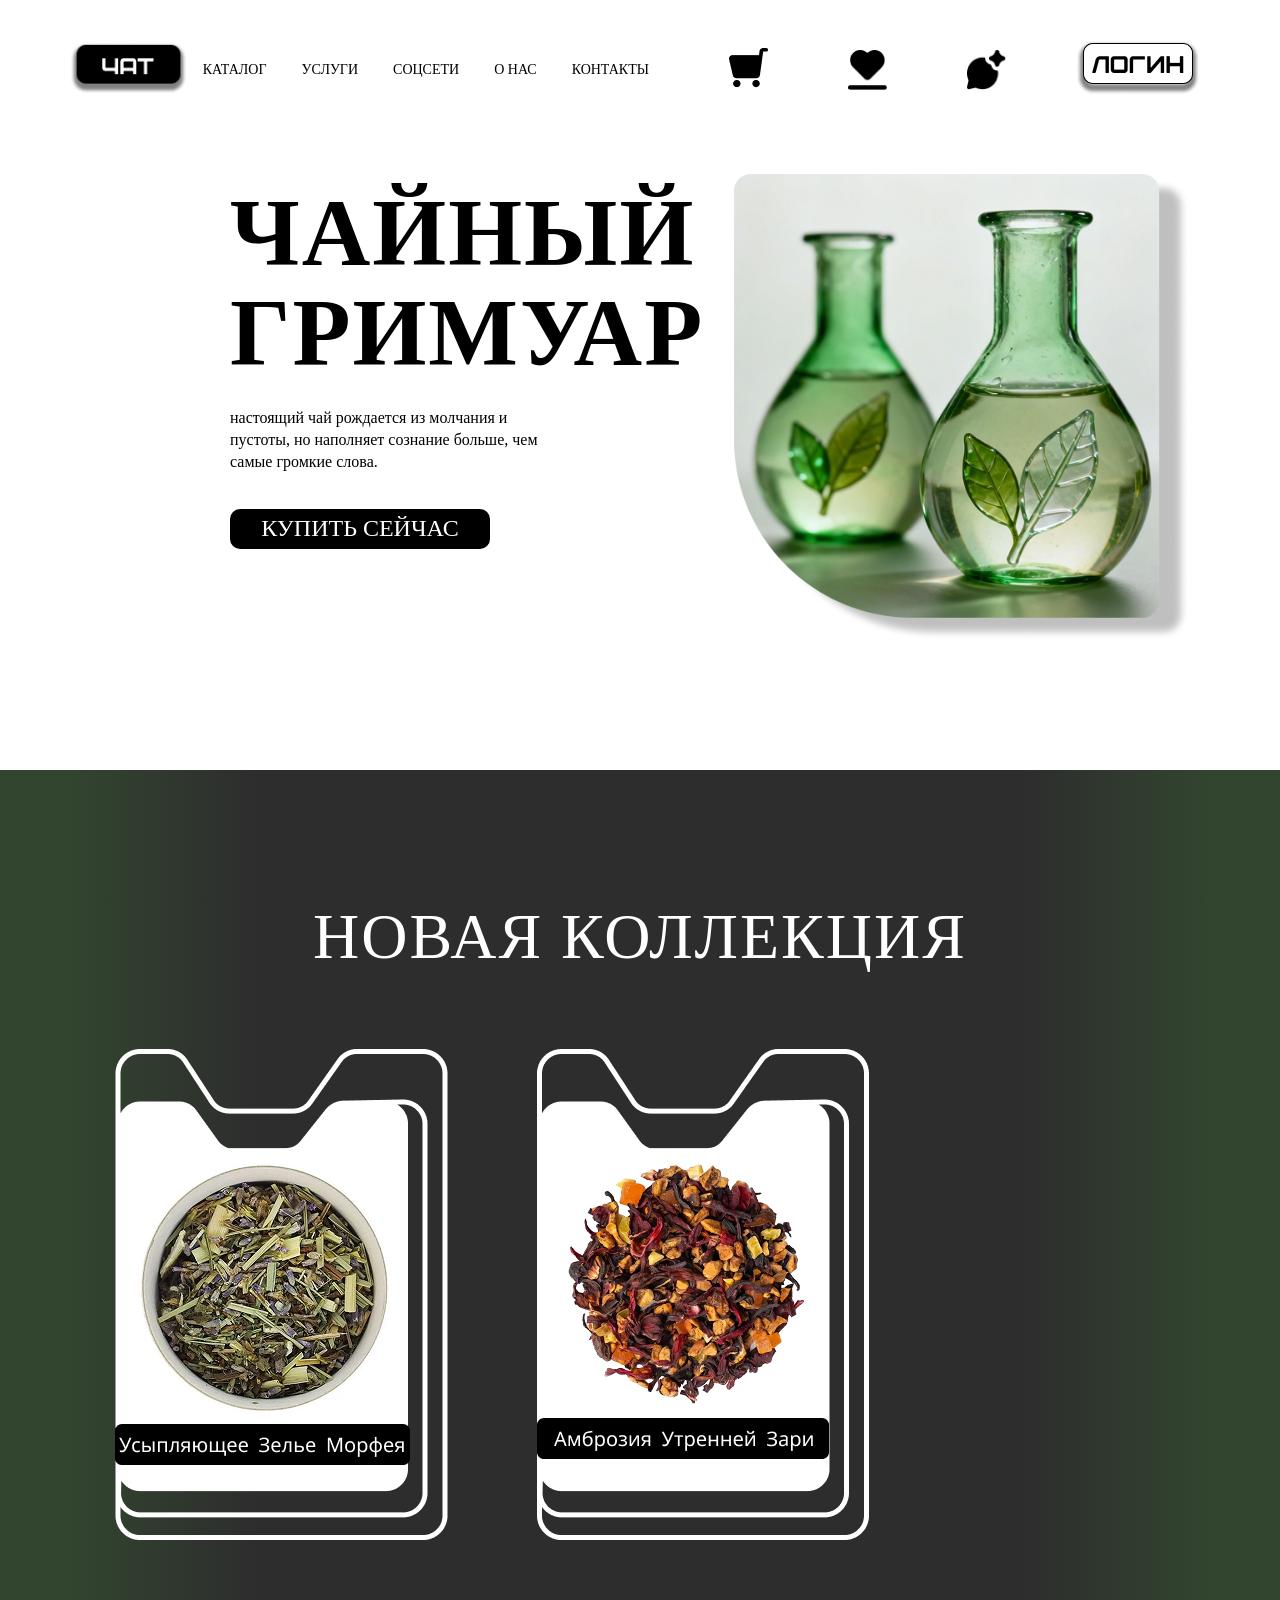
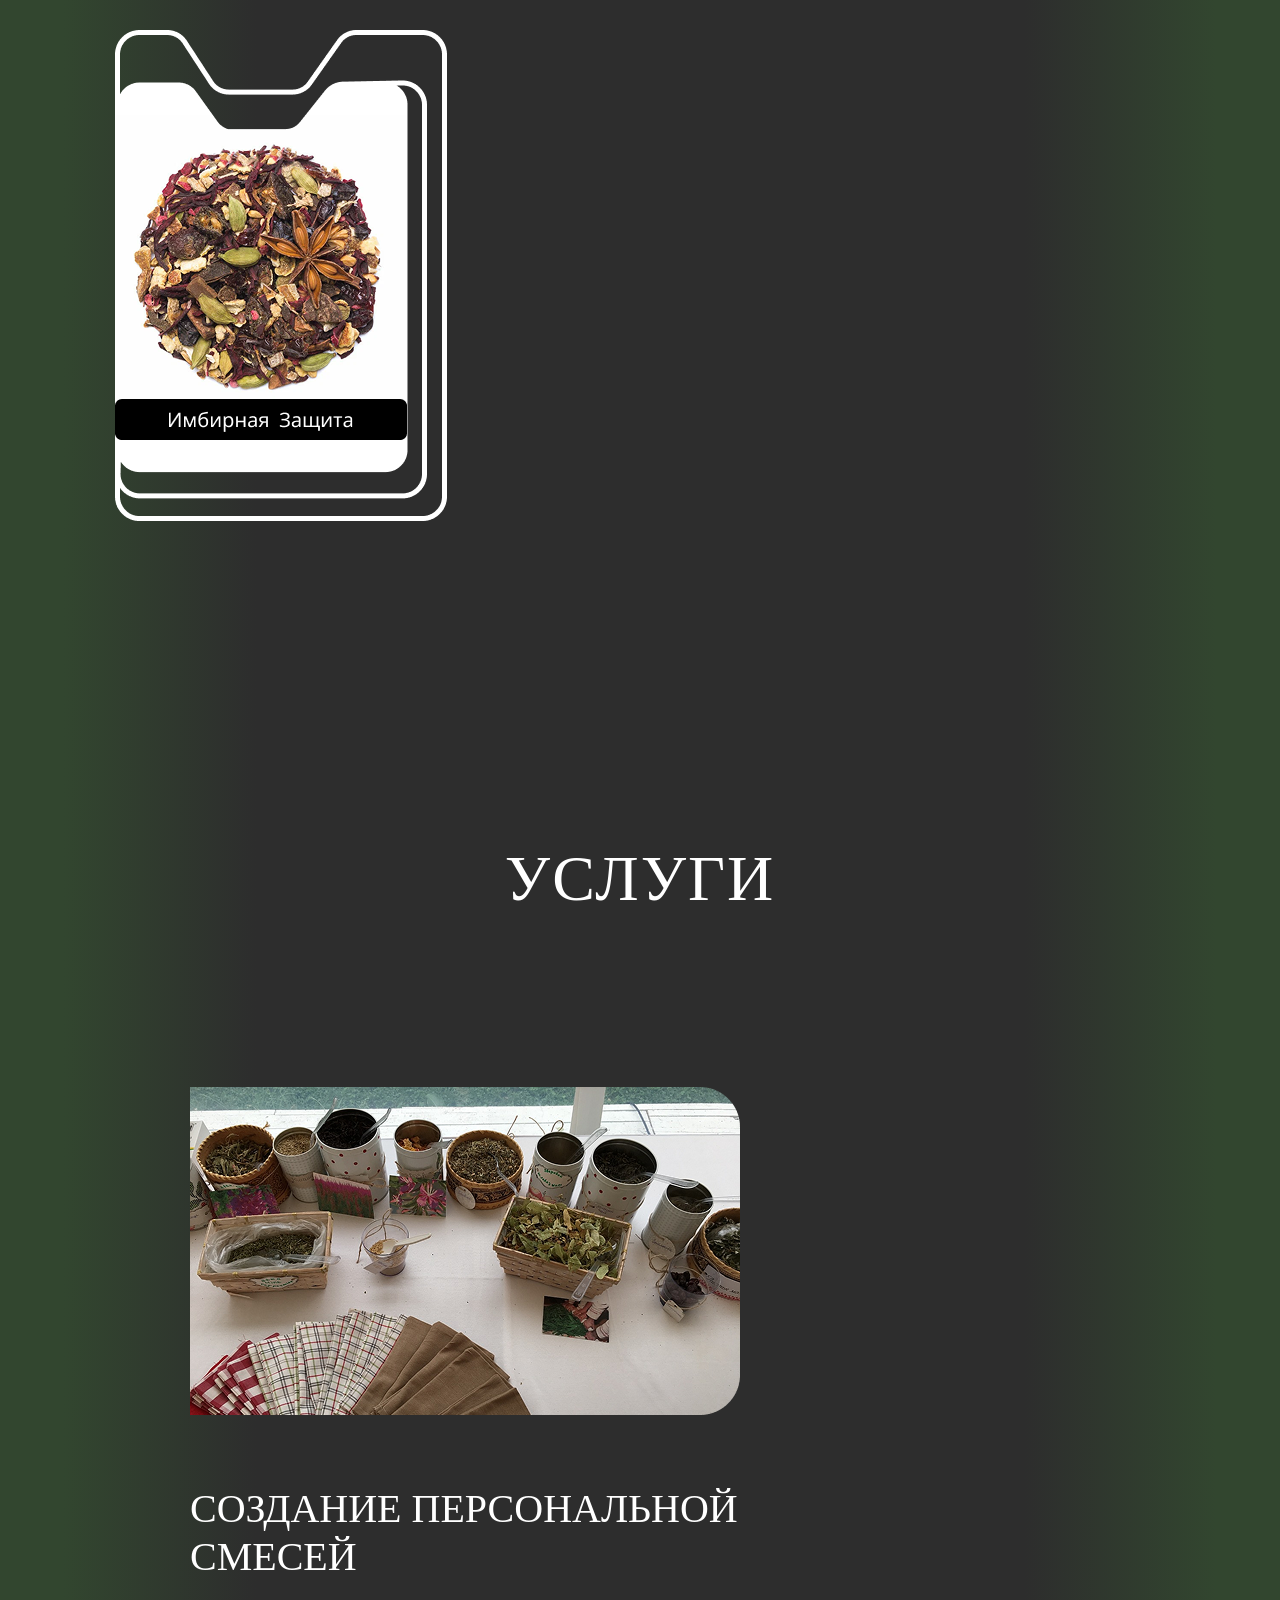
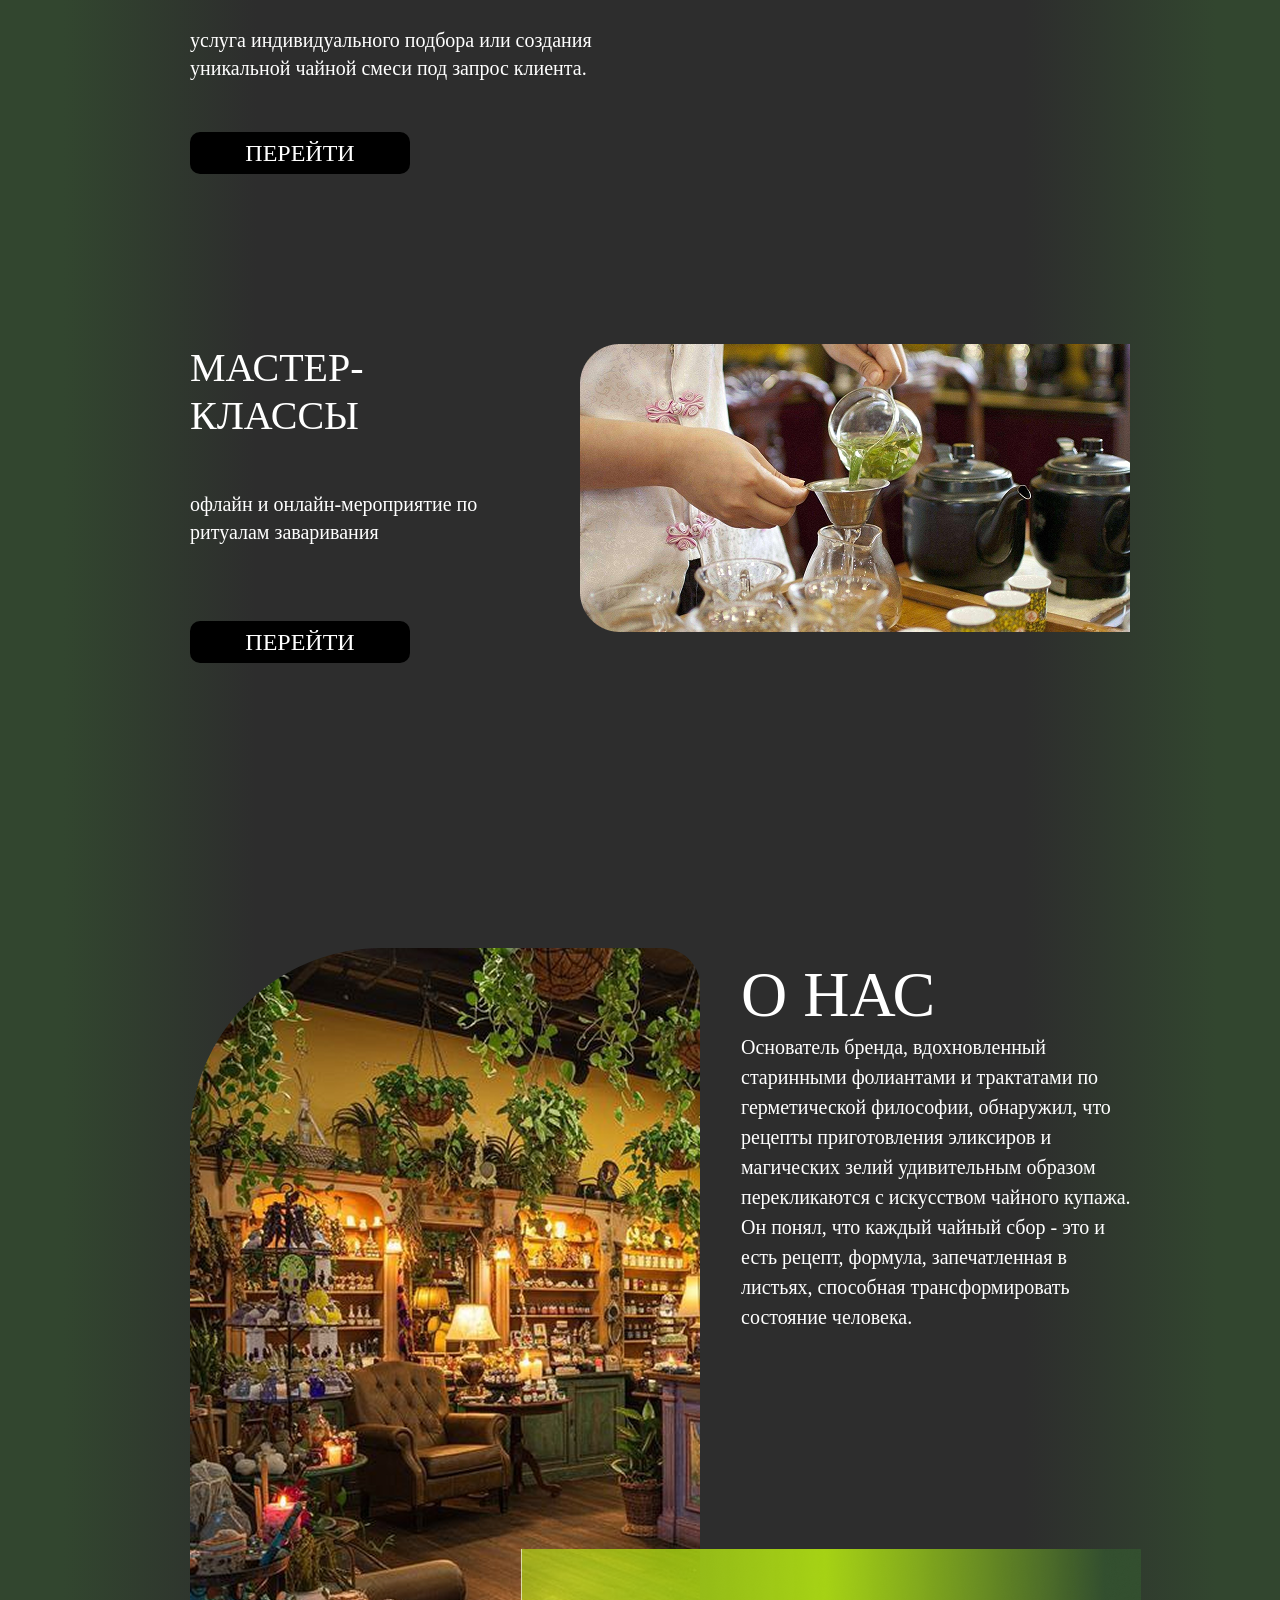
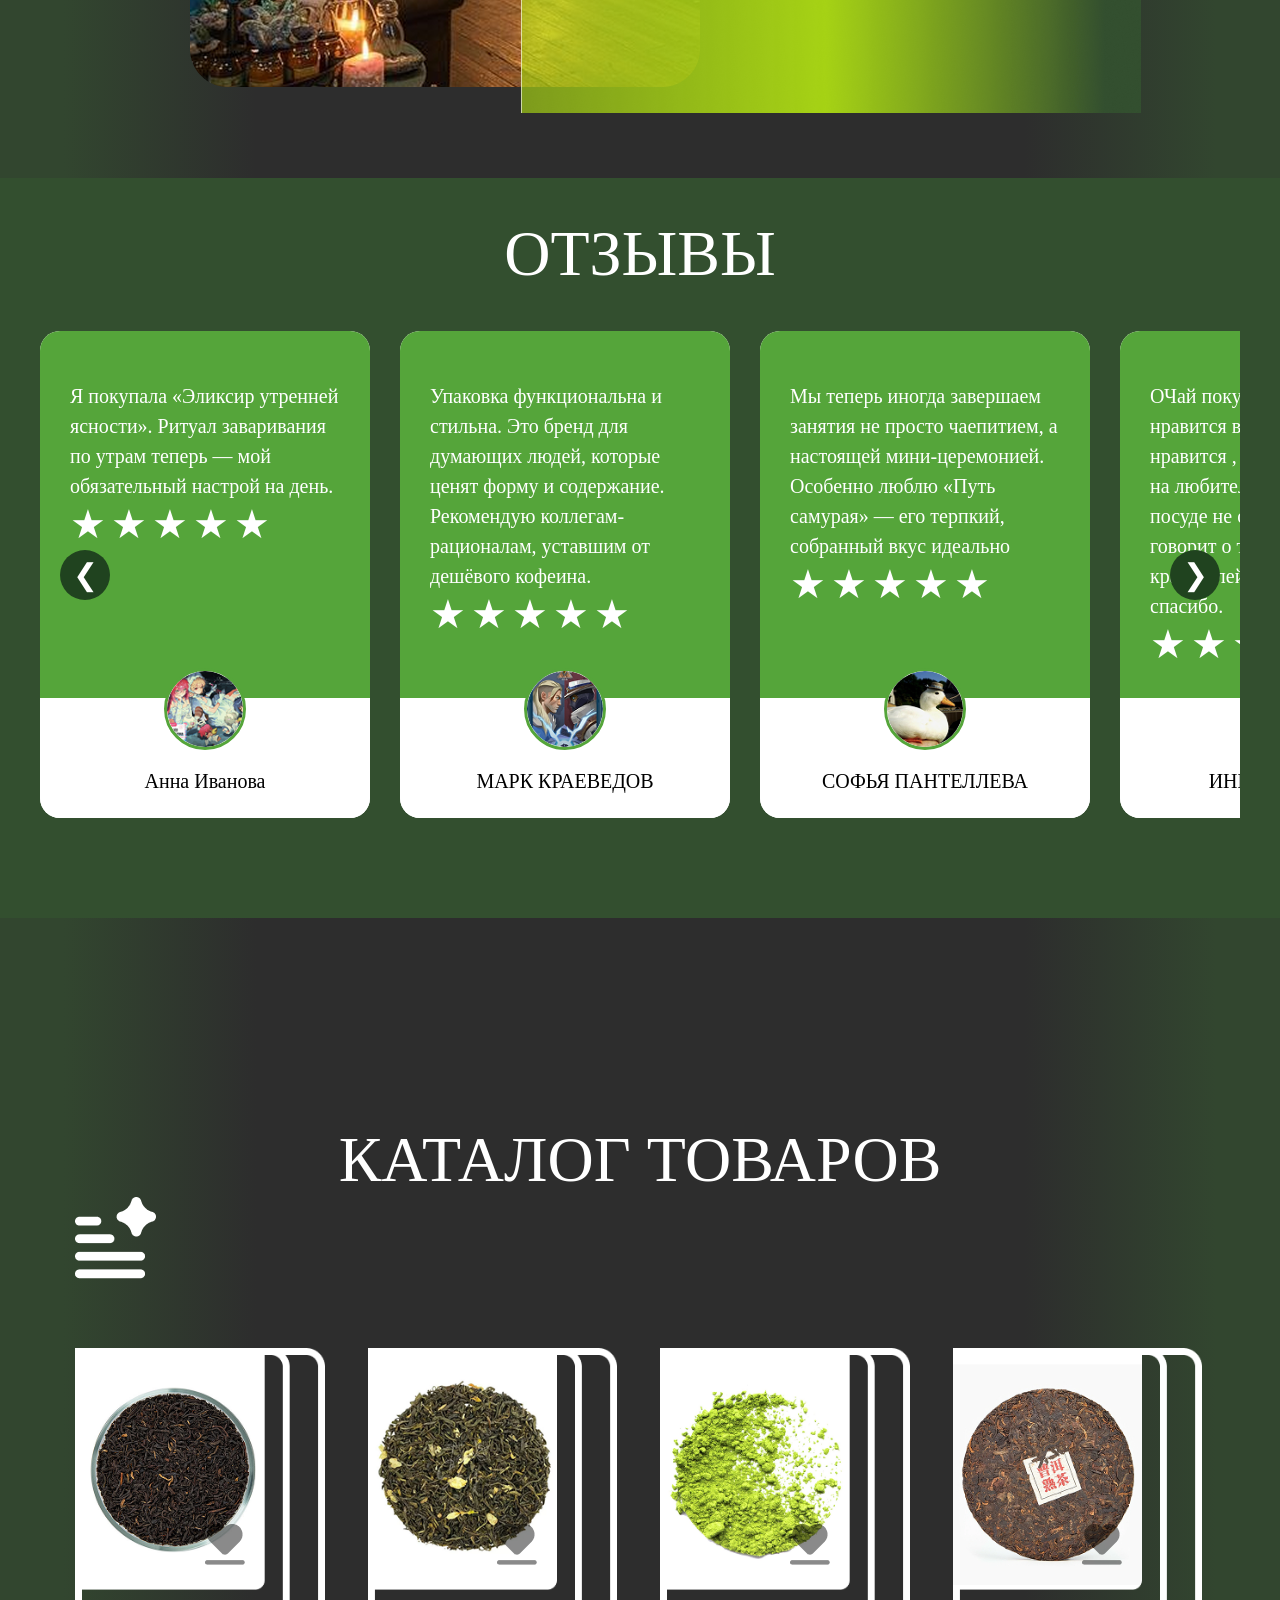
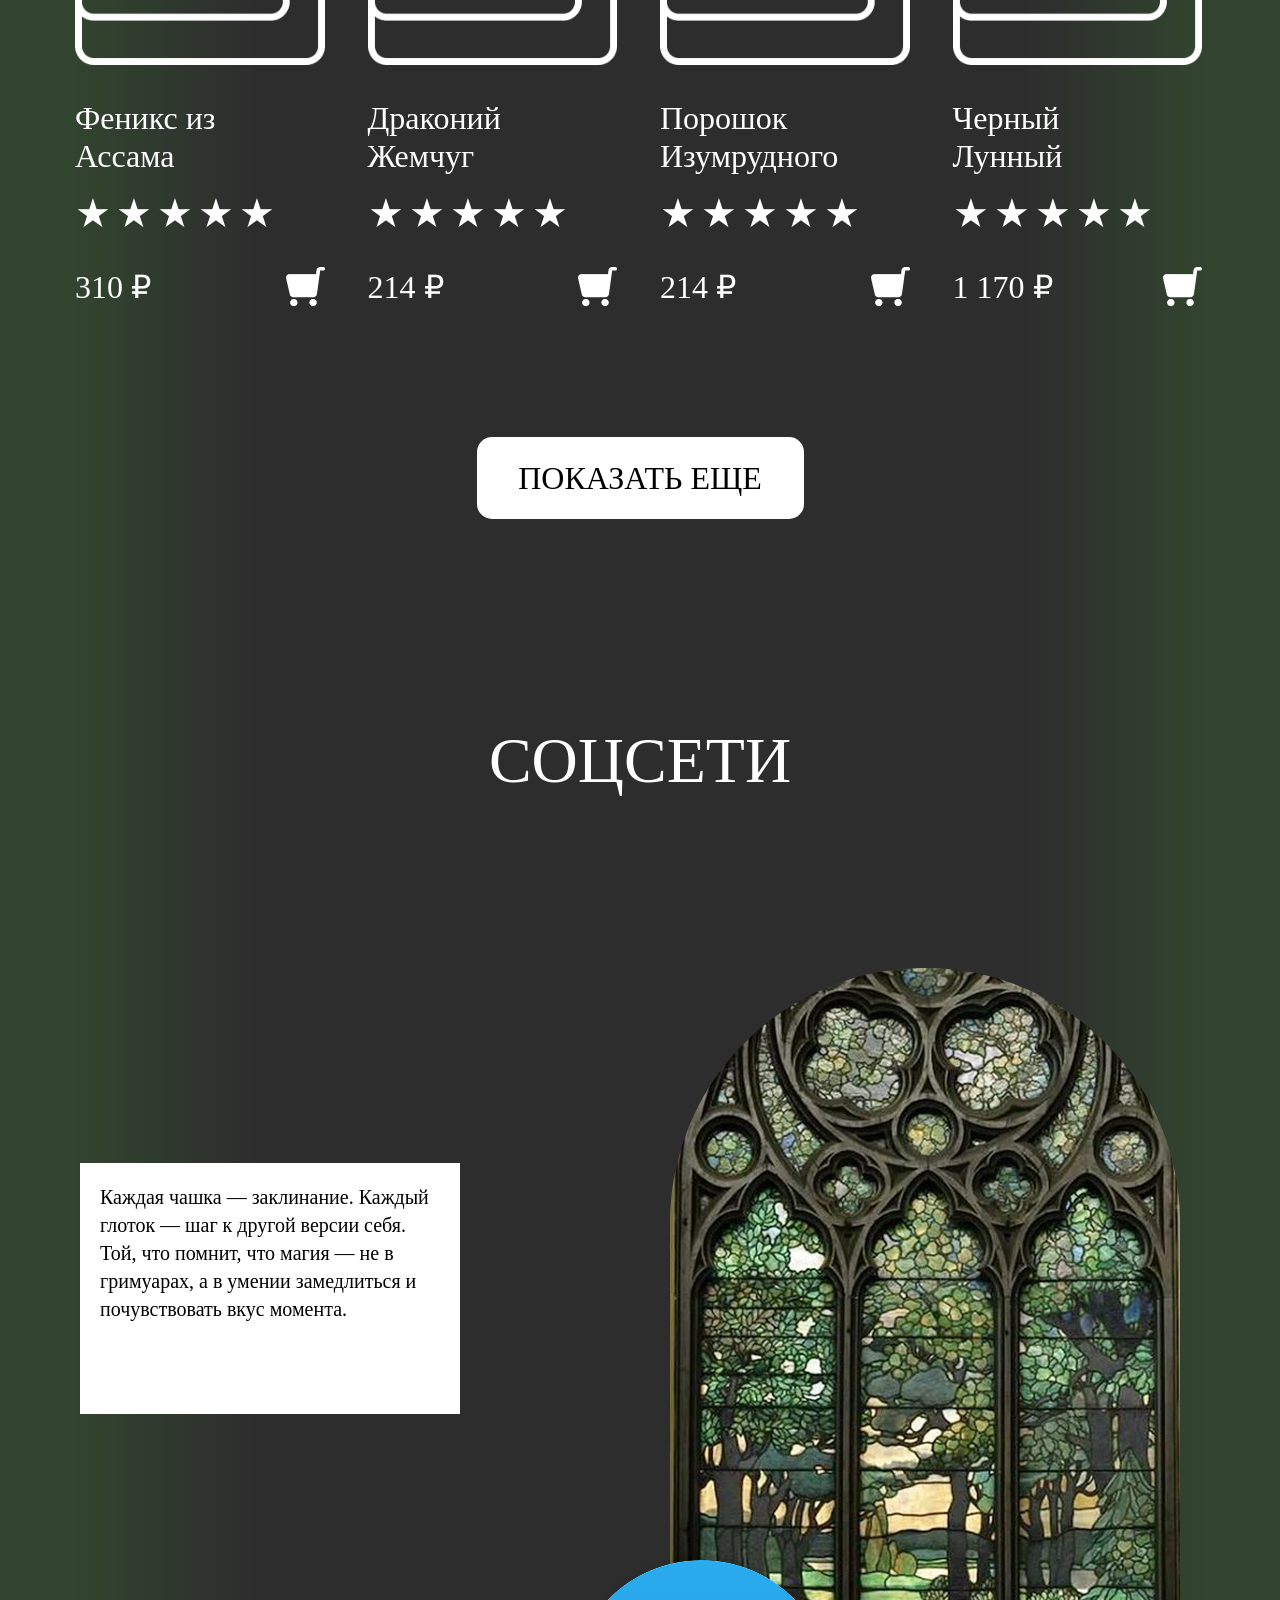
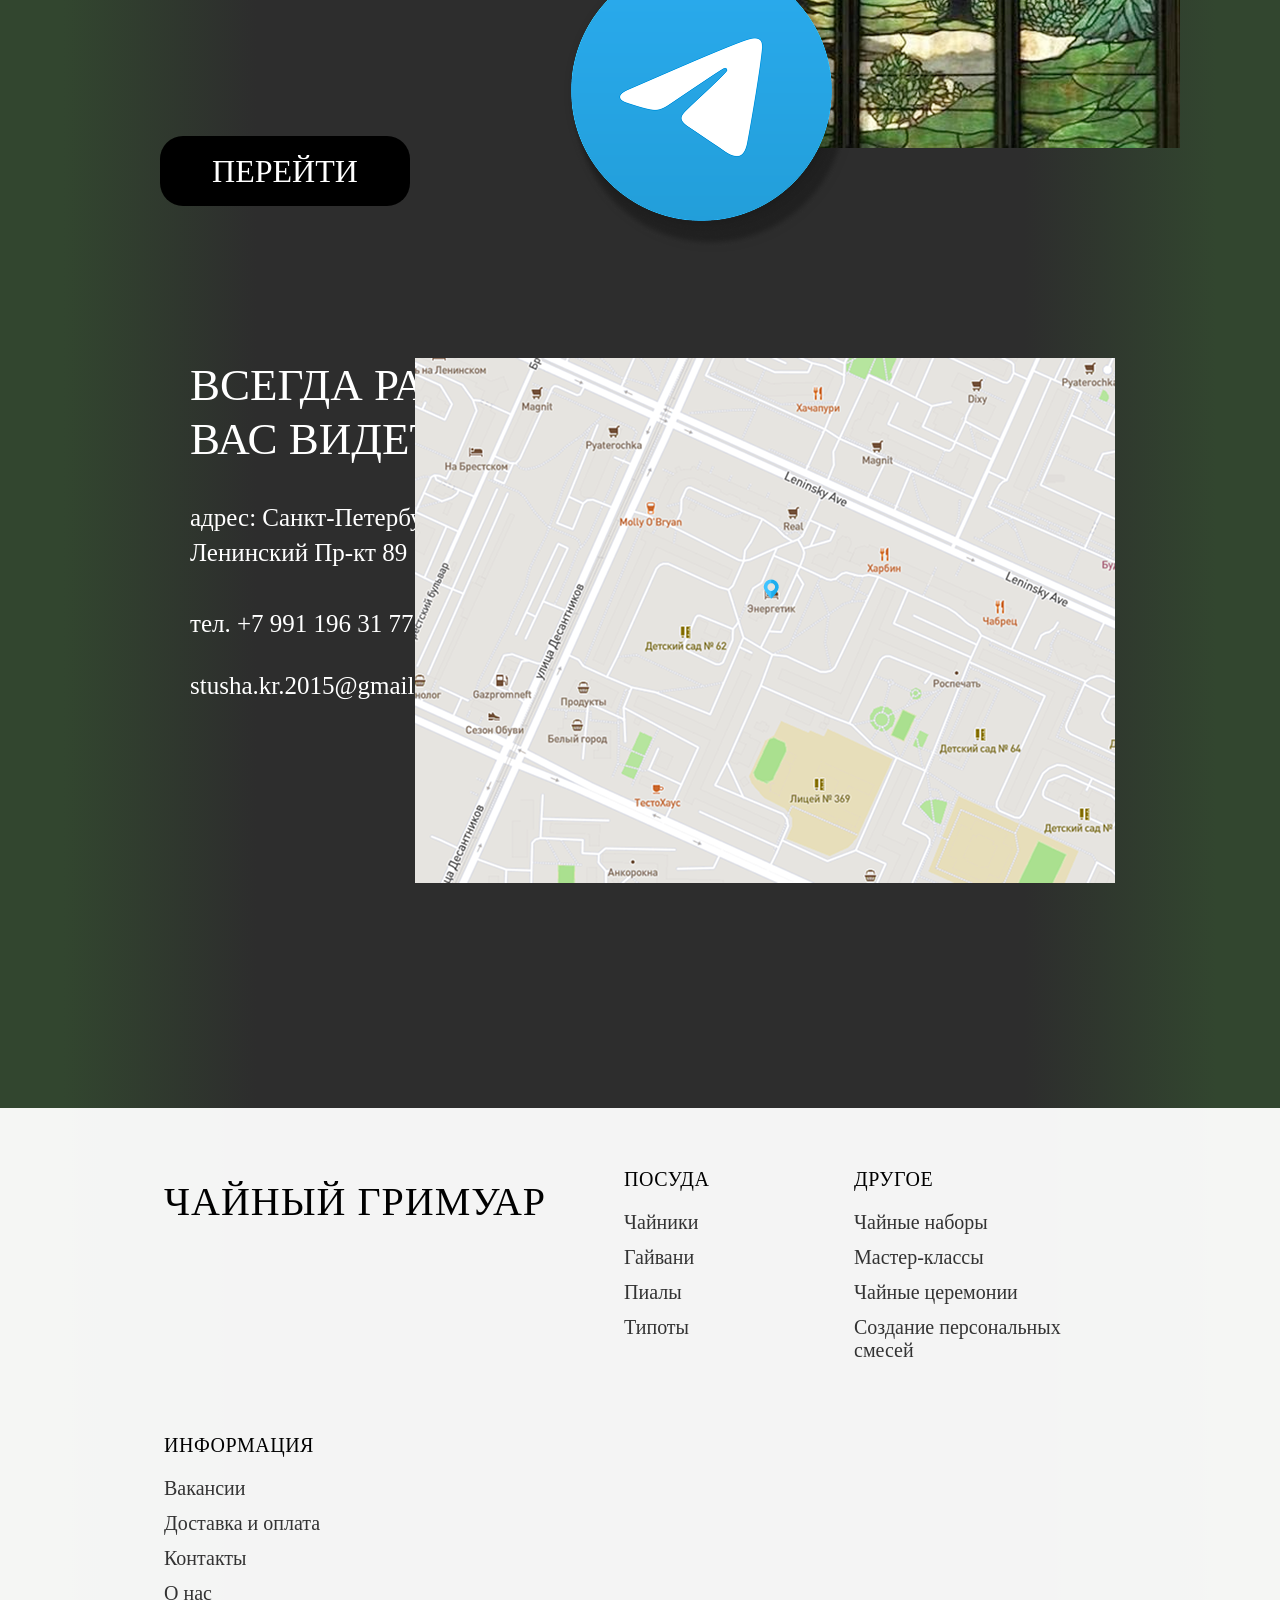
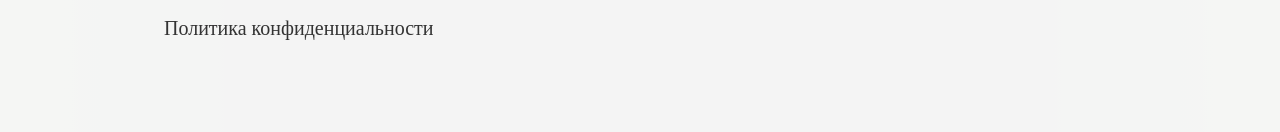
==== index.html @ a997c2d4 "Update index.html" ====
<!DOCTYPE html>
<html lang="ru">
<head>
    <meta charset="UTF-8">
    <meta name="viewport" content="width=device-width, initial-scale=1.0">
    <title>Чайный Гримуар | Настоящий чай</title>
    <!-- Подключение шрифтов -->
    <link href="https://fonts.cdnfonts.com/css/figma-hand" rel="stylesheet">
    <link rel="stylesheet" href="styles/styles.css">
    <link rel="preconnect" href="https://fonts.googleapis.com">
<link rel="preconnect" href="https://fonts.gstatic.com" crossorigin>
<link href="https://fonts.googleapis.com/css2?family=Lobster&display=swap" rel="stylesheet">
    <link rel="preconnect" href="https://fonts.googleapis.com">
<link rel="preconnect" href="https://fonts.gstatic.com" crossorigin>
<link href="https://fonts.googleapis.com/css2?family=Science+Gothic:wght@100..900&display=swap" rel="stylesheet">
</head>
<body>
    <div class="container">
        <!-- Белый фон на всю ширину -->
        <div class="white-bg-section">
            <div class="image-bg-section">
                <div class="content-wrapper">
                    <!-- ШАПКА -->
                    <div class="header">
            <div class="icon-img-btn">
                <button class="special-icon-btn">
                    <img src="images/чат 3.png" alt="icon-img-btn">
                </button>
    </div>
        <div class="nav-links">
    <a href="#catalog" class="nav-link">КАТАЛОГ</a>
    <a href="#services" class="nav-link">УСЛУГИ</a>
    <a href="#social" class="nav-link">СОЦСЕТИ</a>
    <a href="#about" class="nav-link">О НАС</a>
    <a href="#contacts" class="nav-link">КОНТАКТЫ</a>
        </div>
        <!-- правый блок: 3 иконки + кнопка -->
        <div class="right-group">
            <div class="social-icons">
                <a href="basket.html">
                <button class="social-icon"><img src="images/rjhxth.png" alt="корзина"></button>
                </a>
                <button class="social-icon"><img src="images/Union.png" alt="избранное"></button>
                <button class="social-icon"><img src="images/чат.png" alt="чат"></button>
            </div>
            <div class="special-icon-wrapper">
               <a href="login.html">
    <button class="nav-link"><img src="images/логин1.png" alt="чат"></button>
</a>
            </div>
        </div>
    </div>

    <!-- Hero секция -->
    <div class="hero-section">
        <div class="hero-left">
            <h1 class="main-title">ЧАЙНЫЙ<br>ГРИМУАР</h1>
            <p class="sub-text">настоящий чай рождается из молчания и пустоты, но наполняет сознание больше, чем самые громкие слова.</p>
            <button class="buy-btn">КУПИТЬ СЕЙЧАС</button>
        </div>
        <div class="hero-right">
<img src="images/Rectangle 36.png" alt="Чайная церемония" class="hero-image">
        </div>
    </div>
</div>
</body>
  <!-- Секция с новой коллекцией -->
<div class="new-collection-section">
    <div class="content-wrapper">
        <h2 class="section-title">НОВАЯ КОЛЛЕКЦИЯ</h2>
        <div class="collection-items">
            <div class="collection-item">
                <a href="carts.html">
                    <img src="images/чай.png" alt="Коллекция чая 1">
                </a>
            </div>
            <div class="collection-item">
                <a href="carts.html">
                    <img src="images/чай2.png" alt="Коллекция чая 2">
                </a>
            </div>
            <div class="collection-item">
                <a href="carts.html">
                    <img src="images/чай3.png" alt="Коллекция чая 3">
                </a>
            </div>
        </div>
    </div>
</div>
  <div class="services-section" id="services">
        <div class="content-wrapper">
            <h2 class="section-title services-title">УСЛУГИ</h2>
        </div>
    </div>
    <!-- Секция с услугой (Создание персональной смесей) -->
<div class="service-detail-section">
    <div class="content-wrapper">
        <div class="service-content">
            <div class="service-image">
                <img src="images/созание.png" alt="Создание персональной смеси">
            </div>
            <div class="service-text-block">
                <h3 class="service-title">СОЗДАНИЕ ПЕРСОНАЛЬНОЙ СМЕСЕЙ</h3>
                <p class="service-description">услуга индивидуального подбора или создания уникальной чайной смеси под запрос клиента.</p>
                <button class="service-btn">ПЕРЕЙТИ</button>
            </div>
        </div>
    </div>
</div>
<!-- Секция с мастер-классами -->
<div class="masterclass-section">
    <div class="content-wrapper">
        <div class="masterclass-content">
            <div class="masterclass-text-block">
                <h3 class="masterclass-title">МАСТЕР-КЛАССЫ</h3>
                <p class="masterclass-description">офлайн и онлайн-мероприятие по ритуалам заваривания</p>
                <button class="masterclass-btn">ПЕРЕЙТИ</button>
            </div>
            <div class="masterclass-image">
                <img src="images/мастеркласс.png" alt="Мастер-класс">
            </div>
        </div>
    </div>
</div>
<!-- О НАС -->
  <div class="about-section" id="about">
        <div class="content-wrapper">
            <div class="about-content">
                <div class="about-image">
                <img src="images/Vector.png" alt="О нас">
            </div>
            <div class="about-text-block">
                <h2 class="about-title">О НАС</h2>
                <p class="about-description">Основатель бренда, вдохновленный старинными фолиантами и трактатами по герметической философии, обнаружил, что рецепты приготовления эликсиров и магических зелий удивительным образом перекликаются с искусством чайного купажа. Он понял, что каждый чайный сбор - это и есть рецепт, формула, запечатленная в листьях, способная трансформировать состояние человека.</p>
            </div>
        </div>
    </div>
</div>
<!-- Секция с отзывами -->
<div class="reviews-section">
    <div class="content-wrapper">
        <h2 class="reviews-title">ОТЗЫВЫ</h2>
        <div class="carousel-container">
            <div class="carousel-track" id="carouselTrack">
                <!-- Карточка отзыва 1 -->
                <div class="review-card">
                    <div class="review-green-part">
                        <div class="review-text">
                            Я покупала «Эликсир утренней ясности».
                            Ритуал заваривания по утрам теперь — мой обязательный настрой на день. 
                        </div>
                        <div class="stars">★★★★★</div>
                    </div>
                    <div class="review-white-part">
                        <div class="avatar">
                            <img src="images/Ellipse 1.png" alt="Аватар">
                        </div>
                        <div class="username">Анна Иванова</div>
                    </div>
                </div>

                <!-- Карточка отзыва 2 -->
                <div class="review-card">
                    <div class="review-green-part">
                        <div class="review-text">
                            Упаковка функциональна и стильна. Это бренд для думающих людей, которые ценят форму и содержание. Рекомендую коллегам-рационалам, уставшим от дешёвого кофеина.
                        </div>
                        <div class="stars">★★★★★</div>
                    </div>
                    <div class="review-white-part">
                        <div class="avatar">
                            <img src="images/Ellipse 2.png" alt="Аватар">
                        </div>
                        <div class="username">МАРК КРАЕВЕДОВ</div>
                    </div>
                </div>

                <!-- Карточка отзыва 3 -->
                <div class="review-card">
                    <div class="review-green-part">
                        <div class="review-text">
                            Мы теперь иногда завершаем занятия не просто чаепитием, а настоящей мини-церемонией. Особенно люблю «Путь самурая» — его терпкий, собранный вкус идеально
                        </div>
                        <div class="stars">★★★★★</div>
                    </div>
                    <div class="review-white-part">
                        <div class="avatar">
                            <img src="images/Ellipse 3.png" alt="Аватар">
                        </div>
                        <div class="username">СОФЬЯ ПАНТЕЛЛЕВА</div>
                    </div>
                </div>

                <!-- Карточка отзыва 4 -->
                <div class="review-card">
                    <div class="review-green-part">
                        <div class="review-text">
                            ОЧай покупаю для дочки ей нравится вкус и аромат нравится , я его пью редко, чай на любителей, следов на посуде не оставляет,что говорит о том что нет красителей, с бонусами спасибо.
                        </div>
                        <div class="stars">★★★★★</div>
                    </div>
                    <div class="review-white-part">
                        <div class="avatar">
                            <img src="images/Ellipse 4.png" alt="Аватар">
                        </div>
                        <div class="username">ИННА КНЯЗЕВА</div>
                    </div>
                </div>

                <!-- Карточка отзыва 5 -->
                <div class="review-card">
                    <div class="review-green-part">
                        <div class="review-text">
                            Люблю чай от этой компании, он насыщенный. Качество на отличном уровне, вкус всегда нравился. Листала ленту товаров и наткнулась на него, очень понравился чай из-за разновидности. 
                        </div>
                        <div class="stars">★★★★★</div>
                    </div>
                    <div class="review-white-part">
                        <div class="avatar">
                            <img src="images/Ellipse 5.png" alt="Аватар">
                        </div>
                        <div class="username">КАТЯ ШЕПТЕВА</div>
                    </div>
                </div>
            </div>
            <!-- Кнопки навигации -->
            <button class="carousel-btn prev-btn" id="prevBtn">❮</button>
            <button class="carousel-btn next-btn" id="nextBtn">❯</button>
        </div> <!-- Закрывающий тег carousel-container -->
    </div> <!-- Закрывающий тег content-wrapper -->
</div> <!-- Закрывающий тег reviews-section -->
<!-- Секция каталога товаров -->
<div class="catalog-section" id="catalog">
    <div class="content-wrapper">
        <h2 class="catalog-title">КАТАЛОГ ТОВАРОВ</h2>
        <!-- Кнопка-картинка над товарами -->
        <div class="catalog-top-btn">
            <img src="images/кат.png" alt="Кнопка каталога">
        </div>
        
        <div class="products-grid">
            <!-- Товар 1 -->
            <div class="product-card">
                <div class="product-image">
                    <a href="carts.html">
                    <img src="images/каталогчай.png" alt="Чай">
                    </a>
                    <button class="product-btn">
                        <img src="images/избранное.png" alt="Купить">
                    </button>
                </div>
                <div class="product-title">Феникс из<br>Ассама</div>
                <div class="product-stars">★★★★★</div>
                <div class="product-price">
                    <span>310 ₽</span>
                    <button class="price-btn">
                        <a href="basket.html">
                        <img src="images/кор.png" alt="В корзину">
                        </a>
                    </button>
                </div>
            </div>
            
            <!-- Товар 2 -->
            <div class="product-card">
                <div class="product-image">
                    <a href="carts.html">
                    <img src="images/каталогчай2.png" alt="Чай">
                    </a>
                    <button class="product-btn">
                        <img src="images/избранное.png" alt="Купить">
                    </button>
                </div>
                <div class="product-title">Драконий<br>Жемчуг</div>
                <div class="product-stars">★★★★★</div>
                <div class="product-price">
                    <span>214 ₽</span>
                    <button class="price-btn">
                        <a href="basket.html">
                        <img src="images/кор.png" alt="В корзину">
                        </a>
                    </button>
                </div>
            </div>
            
            <!-- Товар 3 -->
            <div class="product-card">
                <div class="product-image">
                    <a href="carts.html">
                    <img src="images/каталогчай3.png" alt="Чай">
                    </a>
                    <button class="product-btn">
                        <img src="images/избранное.png" alt="Купить">
                    </button>
                </div>
                <div class="product-title">Порошок<br>Изумрудного</div>
                <div class="product-stars">★★★★★</div>
                <div class="product-price">
                    <span>214 ₽</span>
                    <button class="price-btn">
                        <a href="basket.html">
                        <img src="images/кор.png" alt="В корзину">
                        </a>
                    </button>
                </div>
            </div>
            
            <!-- Товар 4 -->
            <div class="product-card">
                <div class="product-image">
                    <a href="carts.html">
                    <img src="images/каталогчай4.png" alt="Чай">
                    </a>
                    <button class="product-btn">
                        <img src="images/избранное.png" alt="Купить">
                    </button>
                </div>
                <div class="product-title">Черный <br>Лунный</div>
                <div class="product-stars">★★★★★</div>
                <div class="product-price">
                    <span>1 170 ₽</span>
                    <button class="price-btn">
                        <a href="basket.html">
                        <img src="images/кор.png" alt="В корзину">
                        </a>
                    </button>
                </div>
            </div>
        </div>
    </div>
</div>
<!-- Кнопка ПОКАЗАТЬ ЕЩЕ -->
<div class="show-more-section">
    <div class="content-wrapper">
        <button class="show-more-btn">ПОКАЗАТЬ ЕЩЕ</button>
    </div>
</div>

<!-- Секция СОЦСЕТИ -->
 <div class="social-section" id="social">
        <div class="content-wrapper">
            <h2 class="social-title">СОЦСЕТИ</h2>
        </div>
</div>
<!-- Секция с изображениями и текстом -->
<div class="media-section">
    <div class="content-wrapper">
        <!-- Основное изображение (справа) -->
        <div class="media-main-image">
            <img src="images/соцсети.png" alt="Основное изображение">
            <!-- Наложенное изображение (в нижнем левом углу) -->
            <div class="media-overlay-image">
                <img src="images/тел.png" alt="Наложенное изображение">
            </div>
</div>
        
        <!-- Квадрат с текстом и кнопкой (слева) -->
        <div class="media-text-block">
            <p class="media-description">
                Каждая чашка — заклинание. Каждый глоток — шаг к другой версии себя. Той, что помнит, что магия — не в гримуарах, а в умении замедлиться и почувствовать вкус момента.
            </p>
<a href="https://t.me/+1q78McoA1MYzMGRi" target="_blank" class="media-btn">ПЕРЕЙТИ</a>
        </div>
    </div>
</div>
<!-- Секция с контактами -->
<div class="contacts-section" id="contacts">
    <div class="content-wrapper">
        <div class="contacts-content">
            <div class="contacts-text-block">
                <h2 class="contacts-title">ВСЕГДА РАДЫ<br>ВАС ВИДЕТЬ</h2>
                <p class="contacts-address">адрес: Санкт-Петербург,<br>Ленинский Пр-кт 89</p>
                <p class="contacts-phone">тел. +7 991 196 31 77</p>
                <p class="contacts-email">stusha.kr.2015@gmail.com</p>
            </div>
            <div class="contacts-image">
                <img src="images/map.png" alt="Контактное изображение">
            </div>
        </div>
    </div>
</div>
<footer class="footer">
    <div class="footer-content">
        <div class="footer-brand">
            <h2 class="brand-title">ЧАЙНЫЙ ГРИМУАР</h2>
        </div>
        <div class="footer-links">
            <div class="footer-column">
                <h3 class="column-title">ПОСУДА</h3>
                <ul class="footer-list">
                    <li><a href="#">Чайники</a></li>
                    <li><a href="#">Гайвани</a></li>
                    <li><a href="#">Пиалы</a></li>
                    <li><a href="#">Типоты</a></li>
                </ul>
            </div>
            <div class="footer-column">
                <h3 class="column-title">ДРУГОЕ</h3>
                <ul class="footer-list">
                    <li><a href="#">Чайные наборы</a></li>
                    <li><a href="#">Мастер-классы</a></li>
                    <li><a href="#">Чайные церемонии</a></li>
                    <li><a href="#">Создание персональных смесей</a></li>
                </ul>
            </div>
        </div>
        <div class="footer-info">
            <h3 class="column-title">ИНФОРМАЦИЯ</h3>
            <ul class="footer-list">
                <li><a href="#">Вакансии</a></li>
                <li><a href="#">Доставка и оплата</a></li>
                <li><a href="#">Контакты</a></li>
                <li><a href="#">О нас</a></li>
                <li><a href="#">Политика конфиденциальности</a></li>
            </ul>
        </div>
        <div class="image-section"></div>
    </div>
</footer>
<script>
    // Переключатели для кнопок на картинках товаров
    const productBtns = document.querySelectorAll('.product-btn');
    
    productBtns.forEach(btn => {
        btn.addEventListener('click', function(e) {
            e.preventDefault();
            e.stopPropagation();
            
            // Переключаем класс active
            this.classList.toggle('active');
            
            // Дополнительно: можно выполнить какое-то действие при клике
            if (this.classList.contains('active')) {
                console.log('Кнопка активирована (черная)');
                // Здесь код при активации (например, добавить в корзину)
            } else {
                console.log('Кнопка деактивирована (исходная)');
                // Здесь код при деактивации
            }
        });
    });
    
    // Для кнопок с ценой (если нужно такое же поведение)
    const priceBtns = document.querySelectorAll('.price-btn');
    
    priceBtns.forEach(btn => {
        btn.addEventListener('click', function(e) {
            e.preventDefault();
            e.stopPropagation();
            
            // Можно тоже добавить toggle для кнопок цены
            this.classList.toggle('active');
            
            if (this.classList.contains('active')) {
                console.log('Кнопка цены активирована');
            } else {
                console.log('Кнопка цены деактивирована');
            }
        });
    });
</script>

<script>
    const track = document.getElementById('carouselTrack');
    const prevBtn = document.getElementById('prevBtn');
    const nextBtn = document.getElementById('nextBtn');
    
    let currentIndex = 0;
    const cardWidth = 360; // 330px карточка + 30px gap
    let visibleCards = 3;
    
    function updateVisibleCards() {
        if (window.innerWidth <= 768) {
            visibleCards = 1;
        } else if (window.innerWidth <= 900) {
            visibleCards = 2;
        } else {
            visibleCards = 3;
        }
    }
    
    function updateCarousel() {
        updateVisibleCards();
        const maxIndex = Math.max(0, track.children.length - visibleCards);
        currentIndex = Math.min(currentIndex, maxIndex);
        const offset = -(currentIndex * cardWidth);
        track.style.transform = `translateX(${offset}px)`;
    }
    
    nextBtn.addEventListener('click', () => {
        updateVisibleCards();
        const maxIndex = Math.max(0, track.children.length - visibleCards);
        if (currentIndex < maxIndex) {
            currentIndex++;
            updateCarousel();
        }
    });
    
    prevBtn.addEventListener('click', () => {
        if (currentIndex > 0) {
            currentIndex--;
            updateCarousel();
        }
    });
    
    window.addEventListener('resize', () => {
        updateCarousel();
    });
    
    updateCarousel();
</script>
</body>
</html>
---- styles/styles.css ----
* {
    margin: 0;
    padding: 0;
    box-sizing: border-box;
}

/* Убираем подчеркивание у всех ссылок */
a {
    text-decoration: none;
}

/* Или только для навигационных ссылок */
.nav-link {
    text-decoration: none;
    color: inherit;
}

/* Для ссылок в футере */
.footer-list a {
    text-decoration: none;
    color: #333;
}

/* При наведении тоже без подчеркивания */
.nav-link:hover {
    text-decoration: none;
    opacity: 0.7;
}

/* Основной фон body — градиент */
body {
    font-family: 'Bowlby One SC', 'BOWLER', cursive;
    min-height: 100vh;
    display: flex;
    flex-direction: column;
    background: linear-gradient(90deg, 
        #32462F 0%, 
        #32462F 5%, 
        #2D2D2D 20%, 
        #2D2D2D 80%, 
        #32462F 95%, 
        #32462F 100%);
    width: 100%;
}

/* Главный контейнер */
.container {
    width: 100%;
    max-width: 100%;
    margin: 0 auto;
    font-family: 'Bowler', cursive;
    font-size: 14px;
    color: #000;
    flex: 1;
    display: flex;
    flex-direction: column;
}

/* Белый фон для верхней части */
.white-bg-section {
    background-color: white;
    width: 100%;
    margin: 0;
    padding: 0;
}

.image-bg-section {
    background-image: url('images/фон.png');
    background-size: cover;
    background-repeat: no-repeat;
    background-position: center;
    height: 770px;
    width: 100%;
    position: relative;
}

/* Контент внутри */
.content-wrapper {
    max-width: 1440px;
    margin: 0 auto;
    width: 100%;
    height: 100%;
}

/* ===== ШАПКА ===== */
.header {
    display: grid;
    grid-template-columns: 1fr auto 1fr;
    align-items: center;
    padding-top: 40px;
    padding-left: 60px;
    padding-right: 80px;
    width: 100%;
    position: relative;
    z-index: 2;
    flex-shrink: 0;
}

/* Левая кнопка-иконка */
.icon-img-btn img {
    display: block;
    align-items: center;
    height: 55px;
    background: none;
    cursor: pointer;
    width: auto;
    transition: opacity 0.2s;
}

.icon-img-btn img:hover {
    opacity: 0.7;
}

/* Навигация */
.nav-links {
    display: flex;
    gap: 35px;
    padding-right: 80px;
    justify-self: center;
    align-self: center;
}

.nav-link {
    font-family: 'Bowlby One SC', 'BOWLER', cursive;
    font-size: 14px;
    color: rgb(0, 0, 0);
    background: none;
    border: none;
    cursor: pointer;
    padding: 0;
    transition: opacity 0.2s;
}

.nav-link:hover {
    opacity: 0.6;
}

/* Правый блок */
.right-group {
    display: flex;
    align-items: center;
    gap: 70px;
    justify-self: end;
}

.social-icons {
    display: flex;
    gap: 80px;
}

.social-icon {
    background: none;
    border: none;
    cursor: pointer;
    padding: 0;
    transition: opacity 0.2s;
}

.social-icon:hover {
    opacity: 0.7;
}

.social-icon img {
    display: block;
    height: 40px;
    width: auto;
}

.special-icon-wrapper {
    margin-right: 0;
}

.special-icon-btn {
    margin-left: 10px;
    background: none;
    border: none;
    cursor: pointer;
    padding: 0;
    transition: opacity 0.2s;
}

.special-icon-btn:hover {
    opacity: 0.7;
}

.special-icon-btn img {
    display: block;
    height: 52px;
    width: auto;
}

/* ===== HERO СЕКЦИЯ ===== */
.hero-section {
    display: grid;
    grid-template-columns: 1fr 1fr;
    gap: 40px;
    margin: 0 auto;
    padding-left: 80px;
    padding-right: 80px;
    padding-bottom: 100px;
    margin-top: 85px;
}

.hero-left {
    display: flex;
    flex-direction: column;
    align-items: flex-start;
    justify-content: flex-start;
}

.main-title {
    font-family: "Pacifico", cursive;
    font-size: 95px;
    font-style: normal;
    line-height: 1.05;
    color: black;
    text-transform: uppercase;
    margin-left: 150px;
    letter-spacing: 2px;
    max-width: 600px;
}

.sub-text {
    font-family: 'Bowlby One SC', 'BOWLER', cursive;
    font-size: 16px;
    color: black;
    margin-top: 23px;
    margin-left: 150px;
    max-width: 335px;
    line-height: 1.4;
}

.buy-btn {
    margin-top: 35px;
    margin-left: 150px;
    width: 260px;
    height: 40px;
    background-color: black;
    border-radius: 10px;
    border: none;
    cursor: pointer;
    font-family: 'Bowlby One SC', 'BOWLER', cursive;
    font-size: 24px;
    color: white;
    display: flex;
    align-items: center;
    justify-content: center;
    transition: all 0.2s;
}

.buy-btn:hover {
    background-color: #333;
}

.hero-right {
    display: flex;
    justify-content: flex-end;
    align-items: flex-start;
}

.hero-image {
    max-width: 100%;
    height: auto;
    margin-top: -10px;
    margin-right: 10px;
    width: 510px;
    object-fit: contain;
}

/* ===== СЕКЦИЯ С ГРАДИЕНТНЫМ ФОНОМ ===== */
.gradient-bg-section {
    width: 100%;
    padding: 60px 80px;
    color: white;
}

.gradient-content {
    max-width: 1200px;
    margin: 0 auto;
    text-align: center;
}

.gradient-content h2 {
    font-family: 'Fjalla One', 'Fet', sans-serif;
    font-size: 48px;
    margin-bottom: 30px;
}

.gradient-content p {
    font-family: 'Bowlby One SC', 'BOWLER', cursive;
    font-size: 18px;
    line-height: 1.6;
    max-width: 800px;
    margin: 0 auto;
}

/* ===== СЕКЦИЯ НОВАЯ КОЛЛЕКЦИЯ ===== */
.new-collection-section {
    width: 100%;
    padding-top: 130px;
    padding-bottom: 0;
}

.section-title {
    font-family: 'BOWLER', 'Bowlby One SC', cursive;
    font-size: 64px;
    color: white;
    text-align: center;
    margin: 0;
    font-weight: normal;
    letter-spacing: 2px;
}

/* ===== КЛИКАБЕЛЬНЫЕ КАРТИНКИ КОЛЛЕКЦИИ ===== */
.collection-item {
    flex-shrink: 0;
    position: relative;
    display: inline-block;
    cursor: pointer;
    border-radius: 20px;
    transition: all 0.3s ease;
}

.collection-item:hover {
    box-shadow: 0 0 0 6px #32462F, 0 0 0 12px #4a6b44;
    border-radius: 20px;
    transition: all 0.25s ease;
}

.collection-item:active {
    box-shadow: 0 0 0 6px #000000, 0 0 0 12px #1a1a1a, 0 0 20px 15px rgba(0, 0, 0, 0.5);
    transform: scale(0.98);
    transition: all 0.1s ease;
}

.collection-item:active::before {
    content: '';
    position: absolute;
    top: 50%;
    left: 50%;
    width: 100%;
    height: 100%;
    background: radial-gradient(circle, rgba(50, 70, 47, 0.4) 0%, rgba(0, 0, 0, 0) 70%);
    border-radius: 20px;
    transform: translate(-50%, -50%) scale(1);
    pointer-events: none;
    animation: ripple 0.3s ease-out;
}

@keyframes ripple {
    0% {
        transform: translate(-50%, -50%) scale(0.5);
        opacity: 1;
    }
    100% {
        transform: translate(-50%, -50%) scale(1.5);
        opacity: 0;
    }
}

.collection-link {
    display: block;
    text-decoration: none;
}

.collection-item img {
    width: auto;
    height: auto;
    max-width: 100%;
    display: block;
    border-radius: 20px;
    pointer-events: none;
}

.collection-items {
    display: flex;
    justify-content: flex-start;
    gap: 89px;
    margin-top: 75px;
    padding-left: 115px;
    padding-right: 115px;
    flex-wrap: wrap;
}

/* ===== СЕКЦИЯ С УСЛУГОЙ ===== */
.service-detail-section {
    width: 100%;
    padding-top: 11px;
    padding-bottom: 100px;
}

.service-content {
    display: flex;
    align-items: flex-start;
    justify-content: flex-start;
    gap: 70px;
    padding-left: 190px;
    padding-right: 190px;
    flex-wrap: wrap;
}

.service-image {
    flex-shrink: 0;
}

.service-image img {
    width: auto;
    height: auto;
    max-width: 100%;
    display: block;
}

.service-text-block {
    flex: 1;
    max-width: 600px;
}

.service-title {
    font-family: 'BOWLER', 'Bowlby One SC', cursive;
    font-size: 40px;
    color: white;
    margin: 0 0 45px 0;
    font-weight: normal;
    line-height: 1.2;
}

.service-description {
    font-family: 'Figma Hand', 'Kalam', cursive;
    font-size: 20px;
    color: white;
    margin: 0 0 50px 0;
    line-height: 1.4;
    max-width: 500px;
}

.service-btn {
    width: 220px;
    height: 42px;
    background-color: black;
    border-radius: 10px;
    border: none;
    cursor: pointer;
    font-family: 'BOWLER', 'Bowlby One SC', cursive;
    font-size: 24px;
    color: white;
    display: flex;
    align-items: center;
    justify-content: center;
    transition: all 0.3s ease;
}

.service-btn:hover {
    background-color: #333;
    transform: scale(1.02);
}

.service-btn:active {
    background-color: #1a1a1a;
    transform: scale(0.98);
}

/* ===== СЕКЦИЯ С МАСТЕР-КЛАССАМИ ===== */
.masterclass-section {
    background: linear-gradient(90deg, 
        #32462F 0%, 
        #32462F 5%, 
        #2D2D2D 20%, 
        #2D2D2D 80%, 
        #32462F 95%, 
        #32462F 100%);
    width: 100%;
    padding-top: 70px;
    padding-bottom: 100px;
}

.masterclass-content {
    display: flex;
    align-items: flex-start;
    justify-content: space-between;
    gap: 70px;
    padding-left: 190px;
    padding-right: 150px;
    flex-wrap: wrap;
}

.masterclass-text-block {
    flex: 1;
    max-width: 500px;
}

.masterclass-title {
    font-family: 'BOWLER', 'Bowlby One SC', cursive;
    font-size: 40px;
    color: white;
    margin: 0 0 50px 0;
    font-weight: normal;
    line-height: 1.2;
}

.masterclass-description {
    font-family: 'Figma Hand', 'Kalam', cursive;
    font-size: 20px;
    color: white;
    margin: 0 0 75px 0;
    line-height: 1.4;
}

.masterclass-btn {
    width: 220px;
    height: 42px;
    background-color: black;
    border-radius: 10px;
    border: none;
    cursor: pointer;
    font-family: 'BOWLER', 'Bowlby One SC', cursive;
    font-size: 24px;
    color: white;
    display: flex;
    align-items: center;
    justify-content: center;
    transition: all 0.3s ease;
}

.masterclass-btn:hover {
    background-color: #333;
    transform: scale(1.02);
}

.masterclass-btn:active {
    background-color: #1a1a1a;
    transform: scale(0.98);
}

.masterclass-image {
    flex-shrink: 0;
}

.masterclass-image img {
    width: auto;
    height: auto;
    max-width: 100%;
    display: block;
}

/* ===== СЕКЦИЯ О НАС ===== */
.about-section {
    background: linear-gradient(90deg, 
        #32462F 0%, 
        #32462F 5%, 
        #2D2D2D 20%, 
        #2D2D2D 80%, 
        #32462F 95%, 
        #32462F 100%);
    width: 100%;
    padding-top: 185px;
    padding-bottom: 100px;
}

.about-content {
    display: grid;
    grid-template-columns: 1fr;
    grid-template-areas: "stack";
    padding-left: 190px;
    padding-right: 375px;
}

.about-image {
    grid-area: stack;
    justify-self: start;
    z-index: 1;
}

.about-text-block {
    grid-area: stack;
    justify-self: end;
    align-self: start;
    width: 400px;
    z-index: 2;
}

.about-title {
    font-family: 'BOWLER', 'Bowlby One SC', cursive;
    font-size: 64px;
    color: white;
    margin: 10px 0 0 0;
    font-weight: normal;
}

.about-description {
    font-family: 'Figma Hand', 'Kalam', cursive;
    font-size: 20px;
    color: white;
    margin: 0;
    line-height: 1.5;
}

/* ===== СЕКЦИЯ С ОТЗЫВАМИ ===== */
.reviews-title {
    font-family: 'BOWLER', 'Bowlby One SC', cursive;
    font-size: 64px;
    color: white;
    text-align: center;
    margin: 0 0 0px 0;
    margin-bottom: 20px;
    font-weight: normal;
    position: relative;
    z-index: 1;
}

.reviews-section {
    width: 100%;
    padding-top: 0px;
    padding-bottom: 80px;
    position: relative;
}

.reviews-section::before {
    content: "";
    position: absolute;
    bottom: 0;
    left: 0;
    width: 100%;
    height: 740px;
    background: #334F2F;
    z-index: 0;
}

.carousel-container {
    position: relative;
    max-width: 1200px;
    margin: 0 auto;
    overflow: hidden;
    padding: 20px 0;
    z-index: 1;
}

.carousel-track {
    display: flex;
    gap: 30px;
    transition: transform 0.5s ease;
    will-change: transform;
}

.review-card {
    flex: 0 0 330px;
    height: 487px;
    background: white;
    border-radius: 20px;
    overflow: hidden;
}

.review-green-part {
    height: 367px;
    background: #55a53a;
    padding: 50px 30px 0 30px;
    position: relative;
}

.stars {
    color: #ffffff;
    font-size: 40px;
    letter-spacing: 5px;
    margin-bottom: 30px;
}

.review-text {
    color: white;
    font-family: 'Figma Hand', 'Kalam', cursive;
    font-size: 20px;
    line-height: 1.5;
}

.review-white-part {
    height: 120px;
    background: white;
    position: relative;
    display: flex;
    flex-direction: column;
    align-items: center;
    padding-top: 30px;
}

.avatar {
    width: 82px;
    height: 82px;
    border-radius: 50%;
    overflow: hidden;
    margin-top: -60px;
    margin-bottom: 20px;
    border: 3px solid #55a53a;
    background: white;
}

.avatar img {
    width: 100%;
    height: 100%;
    object-fit: cover;
}

.username {
    font-family: 'BOWLER', 'Bowlby One SC', cursive;
    font-size: 20px;
    color: black;
    text-align: center;
}

.carousel-btn {
    position: absolute;
    top: 50%;
    transform: translateY(-50%);
    width: 50px;
    height: 50px;
    background: rgb(32, 67, 31);
    color: white;
    border: none;
    border-radius: 50%;
    font-size: 30px;
    cursor: pointer;
    z-index: 2;
    transition: all 0.3s ease;
    display: flex;
    align-items: center;
    justify-content: center;
}

.carousel-btn:hover {
    background: rgb(34, 80, 24);
}

.prev-btn {
    left: 20px;
}

.next-btn {
    right: 20px;
}

/* ===== СЕКЦИЯ КАТАЛОГА ТОВАРОВ ===== */
.services-section {
    width: 100%;
    padding-top: 160px;
    padding-bottom: 160px;
}

.services-title {
    font-family: 'BOWLER', 'Bowlby One SC', cursive;
    font-size: 64px;
    color: white;
    text-align: center;
    padding-top: 160px;
    margin: 0;
}

.catalog-title {
    font-family: 'BOWLER', 'Bowlby One SC', cursive;
    font-size: 64px;
    color: white;
    text-align: center;
    margin-top: 205px;
    font-weight: normal;
}

.catalog-top-btn {
    padding-left: 75px;
    margin-bottom: 65px;
}

.catalog-top-btn img {
    cursor: pointer;
    transition: opacity 0.3s ease;
}

.catalog-top-btn img:hover {
    opacity: 0.7;
}

.products-grid {
    display: flex;
    justify-content: flex-start;
    gap: 43px;
    padding-left: 75px;
    padding-right: 75px;
    flex-wrap: wrap;
}

.product-card {
    flex: 0 0 auto;
    width: calc(25% - 33px);
    min-width: 230px;
}

.product-image {
    position: relative;
    display: inline-block;
    width: 100%;
}

.product-image img:first-child {
    width: 100%;
    height: auto;
    display: block;
}

.product-btn {
    position: absolute;
    bottom: 100px;
    right: 80px;
    background: none;
    border: none;
    cursor: pointer;
    padding: 0;
    transition: all 0.3s ease;
}

.product-btn img {
    width: auto;
    height: auto;
}

.catalog-section .product-btn img {
    display: block;
    transition: filter 0.3s ease;
}

.catalog-section .product-btn:hover img {
    filter: brightness(0) saturate(100%) invert(58%) sepia(74%) saturate(455%) hue-rotate(81deg) brightness(96%) contrast(91%);
}

.catalog-section .product-btn.active img {
    filter: brightness(0) saturate(100%) invert(58%) sepia(74%) saturate(455%) hue-rotate(81deg) brightness(96%) contrast(91%);
}

.catalog-section .product-btn:active img {
    filter: brightness(0);
}

.product-title {
    font-family: 'BOWLER', 'Bowlby One SC', cursive;
    font-size: 32px;
    color: white;
    margin-top: 30px;
    margin-bottom: 15px;
    line-height: 1.2;
}

.product-stars {
    color: #ffffff;
    font-size: 40px;
    letter-spacing: 5px;
    margin-bottom: 30px;
}

.product-price {
    display: flex;
    justify-content: space-between;
    align-items: center;
    font-family: 'BOWLER', 'Bowlby One SC', cursive;
    font-size: 32px;
    color: white;
}

.price-btn {
    background: none;
    border: none;
    cursor: pointer;
    padding: 0;
    transition: transform 0.2s ease;
}

.price-btn:hover {
    transform: scale(1.05);
}

.price-btn:active {
    transform: scale(0.95);
}

.price-btn img {
    width: auto;
    height: auto;
    display: block;
}

/* ===== КНОПКА ПОКАЗАТЬ ЕЩЕ ===== */
.show-more-section {
    width: 100%;
    padding-top: 130px;
    padding-bottom: 0;
}

.show-more-btn {
    display: block;
    width: 327px;
    height: 82px;
    margin: 0 auto;
    background-color: white;
    border: none;
    border-radius: 15px;
    cursor: pointer;
    font-family: 'BOWLER', 'Bowlby One SC', cursive;
    font-size: 32px;
    color: black;
    text-align: center;
    transition: all 0.3s ease;
}

.show-more-btn:hover {
    background-color: #e0e0e0;
    transform: scale(1.02);
}

.show-more-btn:active {
    background-color: #cccccc;
    transform: scale(0.98);
}

/* ===== СЕКЦИЯ СОЦСЕТИ ===== */
.social-section {
    width: 100%;
    padding-top: 205px;
    padding-bottom: 100px;
}

.social-title {
    font-family: 'BOWLER', 'Bowlby One SC', cursive;
    font-size: 64px;
    color: white;
    text-align: center;
    margin: 0;
    font-weight: normal;
}

/* ===== СЕКЦИЯ С ИЗОБРАЖЕНИЯМИ И ТЕКСТОМ ===== */
.media-section {
    width: 100%;
    padding-top: 70px;
    padding-bottom: 100px;
    position: relative;
}

.media-section .content-wrapper {
    position: relative;
    min-height: 600px;
}

.media-main-image {
    position: absolute;
    right: 195px;
    top: 0;
    z-index: 1;
}

.media-main-image > img {
    display: block;
    width: auto;
    height: auto;
    max-width: 100%;
}

.media-overlay-image {
    position: absolute;
    bottom: -100px;
    left: -100px;
    z-index: 2;
}

.media-overlay-image img {
    display: block;
    width: auto;
    height: auto;
    filter: drop-shadow(2px 2px 4px rgba(0, 0, 0, 0.2));
}

.media-text-block {
    position: absolute;
    left: 180px;
    top: 195px;
    width: 440px;
    height: 251px;
    background: white;
    padding: 20px;
    box-sizing: border-box;
    display: flex;
    flex-direction: column;
    z-index: 3;
}

.media-description {
    font-family: 'Figma Hand', 'Kalam', cursive;
    font-size: 25px;
    color: black;
    line-height: 1.4;
    margin: 0;
    flex: 1;
}

.media-btn {
    position: absolute;
    left: 0px;
    top: 300px; 
    width: 290px;
    height: 81px;
    background-color: black;
    border: none;
    border-radius: 23px;
    cursor: pointer;
    font-family: 'Bowler', cursive;
    font-size: 40px;
    color: #ffffff;
    padding: 25px 40px;
    margin-top: 50px;
    text-align: center;
    transition: all 0.3s ease;
    display: flex;
    align-items: center;
    justify-content: center;
    z-index: 3;
}

.media-btn:hover {
    background-color: #333;
    transform: scale(1.02);
}

.media-btn:active {
    background-color: #1a1a1a;
    transform: scale(0.98);
}

/* ===== СЕКЦИЯ С КОНТАКТАМИ ===== */
.contacts-section {
    width: 100%;
    padding-top: 390px;
    padding-bottom: 475px;
    position: relative;
    min-height: 500px;
}

.contacts-text-block {
    position: absolute;
    left: 190px;
    top: 290px;
    max-width: 500px;
}

.contacts-image {
    position: absolute;
    right: 40px;
    top: 290px;
}

.contacts-title {
    font-family: 'BOWLER', 'Bowlby One SC', cursive;
    font-size: 45px;
    color: white;
    margin: 0 0 34px 0;
    font-weight: normal;
    line-height: 1.2;
}

.contacts-address {
    font-family: 'BOWLER', 'Bowlby One SC', cursive;
    font-size: 25px;
    color: white;
    margin: 0 0 40px 0;
    line-height: 1.4;
}

.contacts-phone {
    font-family: 'BOWLER', 'Bowlby One SC', cursive;
    font-size: 25px;
    color: white;
    margin: 0 0 34px 0;
}

.contacts-email {
    font-family: 'BOWLER', 'Bowlby One SC', cursive;
    font-size: 25px;
    color: white;
    margin: 0;
}

.contacts-image img {
    display: block;
    width: auto;
    height: auto;
}

/* ===== FOOTER ===== */
.footer {
    width: 100%;
    background-color: rgba(255, 255, 255, 0.95);
    padding: 60px 164px 80px 164px;
    margin-top: 175px;
    position: relative;
    z-index: 1;
}

.footer-content {
    display: flex;
    justify-content: space-between;
    gap: 60px;
    flex-wrap: wrap;
}

.footer-brand {
    flex: 0;
    min-width: 400px;
}

.brand-title {
    font-family: 'Fet', 'Fjalla One', cursive;
    font-size: 40px;
    color: #000000;
    margin: 10px 0;
    font-weight: normal;
    letter-spacing: 1px;
}

.footer-links {
    display: flex;
    gap: 80px;
    flex: 2;
}

.footer-column {
    min-width: 150px;
}

.column-title {
    font-family: 'BOWLER', 'Kalam', cursive;
    font-size: 20px;
    color: #000000;
    margin-bottom: 20px;
    font-weight: normal;
    letter-spacing: 0.5px;
}

.footer-list {
    list-style: none;
    padding: 0;
    margin: 0;
}

.footer-list li {
    margin-bottom: 12px;
}

.footer-list a {
    font-family: 'Figma Hand', 'Kalam', cursive;
    font-size: 20px;
    color: #333;
    text-decoration: none;
    transition: color 0.3s ease;
}

.footer-list a:hover {
    color: #000;
    text-decoration: underline;
}

.footer-info {
    flex: 1;
    min-width: 200px;
}

/* ===== АДАПТИВНОСТЬ ===== */
@media (max-width: 1400px) {
    .media-main-image {
        right: 100px;
    }
    
    .media-text-block {
        left: 80px;
        width: 380px;
        height: auto;
        min-height: 251px;
    }
    
    .media-description {
        font-size: 20px;
    }
    
    .media-btn {
        left: 80px;
        width: 250px;
        height: 70px;
        font-size: 32px;
        top: calc(195px + 251px + 77px);
    }
}

@media (max-width: 1200px) {
    .masterclass-content {
        padding-left: 80px;
        padding-right: 80px;
        gap: 50px;
    }
    
    .masterclass-title {
        font-size: 32px;
    }
    
    .masterclass-description {
        font-size: 18px;
    }
    
    .carousel-container {
        max-width: 900px;
    }
    
    .about-content {
        padding-left: 80px;
        gap: 30px;
    }
    
    .about-title {
        font-size: 48px;
        margin-bottom: 50px;
    }
    
    .about-description {
        font-size: 18px;
    }
    
    .about-text-block {
        width: 350px;
        max-width: 350px;
    }
    
    .contacts-content {
        padding-left: 40px;
        padding-right: 40px;
        gap: 40px;
    }
    
    .contacts-title {
        font-size: 32px;
    }
    
    .contacts-address,
    .contacts-phone,
    .contacts-email {
        font-size: 20px;
    }
    
    .header {
        grid-template-columns: 1fr;
        gap: 20px;
        padding-left: 40px;
        padding-right: 40px;
    }
    
    .nav-links {
        margin-left: 0;
        flex-wrap: wrap;
        justify-content: center;
        justify-self: center;
    }
    
    .right-group {
        justify-self: center;
        flex-wrap: wrap;
    }
    
    .hero-section {
        grid-template-columns: 1fr;
        padding-left: 40px;
        padding-right: 40px;
    }
    
    .main-title {
        margin-left: 0;
        font-size: 70px;
    }
    
    .sub-text, 
    .buy-btn {
        margin-left: 0;
    }
    
    .hero-image {
        margin-right: 0;
        margin-top: 40px;
        width: 80%;
    }
    
    .gradient-bg-section {
        padding: 40px 20px;
    }
    
    .gradient-content h2 {
        font-size: 32px;
    }
    
    .footer {
        padding: 40px 40px;
    }
    
    .footer-brand {
        min-width: 250px;
    }
}

@media (max-width: 1100px) {
    .contacts-text-block {
        position: relative;
        left: auto;
        top: auto;
        margin: 0 auto;
        text-align: center;
    }
    
    .contacts-image {
        position: relative;
        right: auto;
        top: auto;
        margin: 40px auto 0;
        text-align: center;
    }
    
    .media-section .content-wrapper {
        display: flex;
        flex-direction: column;
        align-items: center;
        padding: 0 20px;
    }
    
    .media-main-image {
        position: relative;
        right: auto;
        top: auto;
        margin-bottom: 40px;
        text-align: center;
    }
    
    .media-text-block {
        position: relative;
        left: auto;
        top: auto;
        width: 100%;
        max-width: 440px;
        margin-bottom: 30px;
    }
    
    .media-btn {
        position: relative;
        left: auto;
        top: auto;
        margin: 0 auto;
        display: block;
    }
}

@media (max-width: 1000px) {
    .about-content {
        display: flex;
        flex-direction: column;
        padding-left: 40px;
        padding-right: 40px;
    }
    
    .about-text-block {
        width: 100%;
        margin-top: 40px;
    }
}

@media (max-width: 900px) {
    .masterclass-content {
        flex-direction: column-reverse;
        align-items: center;
        text-align: center;
        padding-left: 40px;
        padding-right: 40px;
    }
    
    .masterclass-text-block {
        text-align: center;
        display: flex;
        flex-direction: column;
        align-items: center;
        max-width: 100%;
    }
    
    .masterclass-title {
        font-size: 28px;
        margin-bottom: 30px;
    }
    
    .masterclass-description {
        margin-bottom: 50px;
    }
    
    .masterclass-section {
        padding-top: 50px;
    }
    
    .carousel-container {
        max-width: 690px;
    }
    
    .reviews-title {
        font-size: 48px;
    }
    
    .about-content {
        flex-wrap: wrap;
        justify-content: center;
        padding-left: 40px;
        padding-right: 40px;
        gap: 40px;
    }
    
    .about-text-block {
        width: 100%;
        max-width: 500px;
        text-align: center;
    }
    
    .about-title {
        font-size: 40px;
        margin-bottom: 40px;
    }
    
    .about-description {
        font-size: 18px;
        max-width: 100%;
    }
    
    .about-section {
        padding-top: 100px;
    }
    
    .contacts-section {
        padding-top: 100px;
    }
    
    .contacts-content {
        flex-direction: column;
        align-items: center;
        text-align: center;
    }
    
    .contacts-text-block {
        text-align: center;
        max-width: 100%;
    }
    
    .contacts-title {
        font-size: 28px;
    }
    
    .contacts-address,
    .contacts-phone,
    .contacts-email {
        font-size: 18px;
        text-align: center;
    }
    
    .contacts-image {
        margin-top: 40px;
    }
}

@media (max-width: 768px) {
    .masterclass-content {
        padding-left: 20px;
        padding-right: 20px;
        gap: 40px;
    }
    
    .masterclass-title {
        font-size: 24px;
    }
    
    .masterclass-description {
        font-size: 16px;
        margin-bottom: 40px;
    }
    
    .masterclass-btn {
        width: 180px;
        height: 38px;
        font-size: 18px;
    }
    
    .reviews-section {
        padding-top: 200px;
    }
    
    .reviews-title {
        font-size: 36px;
        margin-bottom: 50px;
    }
    
    .carousel-container {
        max-width: 330px;
    }
    
    .carousel-btn {
        width: 40px;
        height: 40px;
        font-size: 24px;
    }
    
    .about-content {
        padding-left: 20px;
        padding-right: 20px;
        gap: 30px;
    }
    
    .about-title {
        font-size: 32px;
        margin-bottom: 30px;
    }
    
    .about-description {
        font-size: 16px;
    }
    
    .about-section {
        padding-top: 80px;
    }
    
    .show-more-btn {
        width: 280px;
        height: 70px;
        font-size: 24px;
    }
    
    .show-more-section {
        padding-top: 80px;
    }
    
    .social-section {
        padding-top: 120px;
        padding-bottom: 60px;
    }
    
    .social-title {
        font-size: 40px;
    }
    
    .media-section {
        padding-top: 50px;
    }
    
    .media-text-block {
        width: 100%;
        max-width: 100%;
        padding: 15px;
    }
    
    .media-description {
        font-size: 18px;
    }
    
    .media-btn {
        width: 220px;
        height: 60px;
        font-size: 28px;
    }
    
    .media-main-image {
        right: auto;
        left: 0;
        width: 100%;
    }
    
    .media-main-image > img {
        width: 100%;
        height: auto;
    }
    
    .media-overlay-image {
        bottom: -20px;
        left: -20px;
    }
    
    .media-overlay-image img {
        width: 80px;
        height: auto;
    }
    
    .contacts-section {
        padding-top: 80px;
        padding-bottom: 60px;
    }
    
    .contacts-content {
        padding-left: 20px;
        padding-right: 20px;
    }
    
    .contacts-title {
        font-size: 24px;
        margin-bottom: 20px;
    }
    
    .contacts-address {
        margin-bottom: 25px;
    }
    
    .contacts-phone {
        margin-bottom: 20px;
    }
    
    .contacts-address,
    .contacts-phone,
    .contacts-email {
        font-size: 16px;
    }
    
    .footer {
        padding: 40px 20px 60px 20px;
    }
    
    .footer-content {
        flex-direction: column;
        gap: 30px;
    }
    
    .footer-brand {
        min-width: auto;
    }
    
    .brand-title {
        font-size: 30px;
    }
    
    .footer-links {
        flex-direction: column;
        gap: 30px;
    }
    
    .main-title {
        font-size: 48px;
    }
    
    .sub-text {
        font-size: 13px;
    }
    
    .buy-btn {
        width: 220px;
        font-size: 20px;
    }
    
    .nav-links {
        gap: 20px;
    }
    
    .social-icons {
        gap: 30px;
    }
    
    .special-icon-btn {
        margin-left: 40px;
    }
    
    .gradient-content h2 {
        font-size: 24px;
    }
    
    .gradient-content p {
        font-size: 14px;
    }
}

@media (max-width: 480px) {
    .show-more-btn {
        width: 240px;
        height: 60px;
        font-size: 20px;
    }
    
    .show-more-section {
        padding-top: 60px;
    }
    
    .social-section {
        padding-top: 80px;
        padding-bottom: 40px;
    }
    
    .social-title {
        font-size: 32px;
    }
}
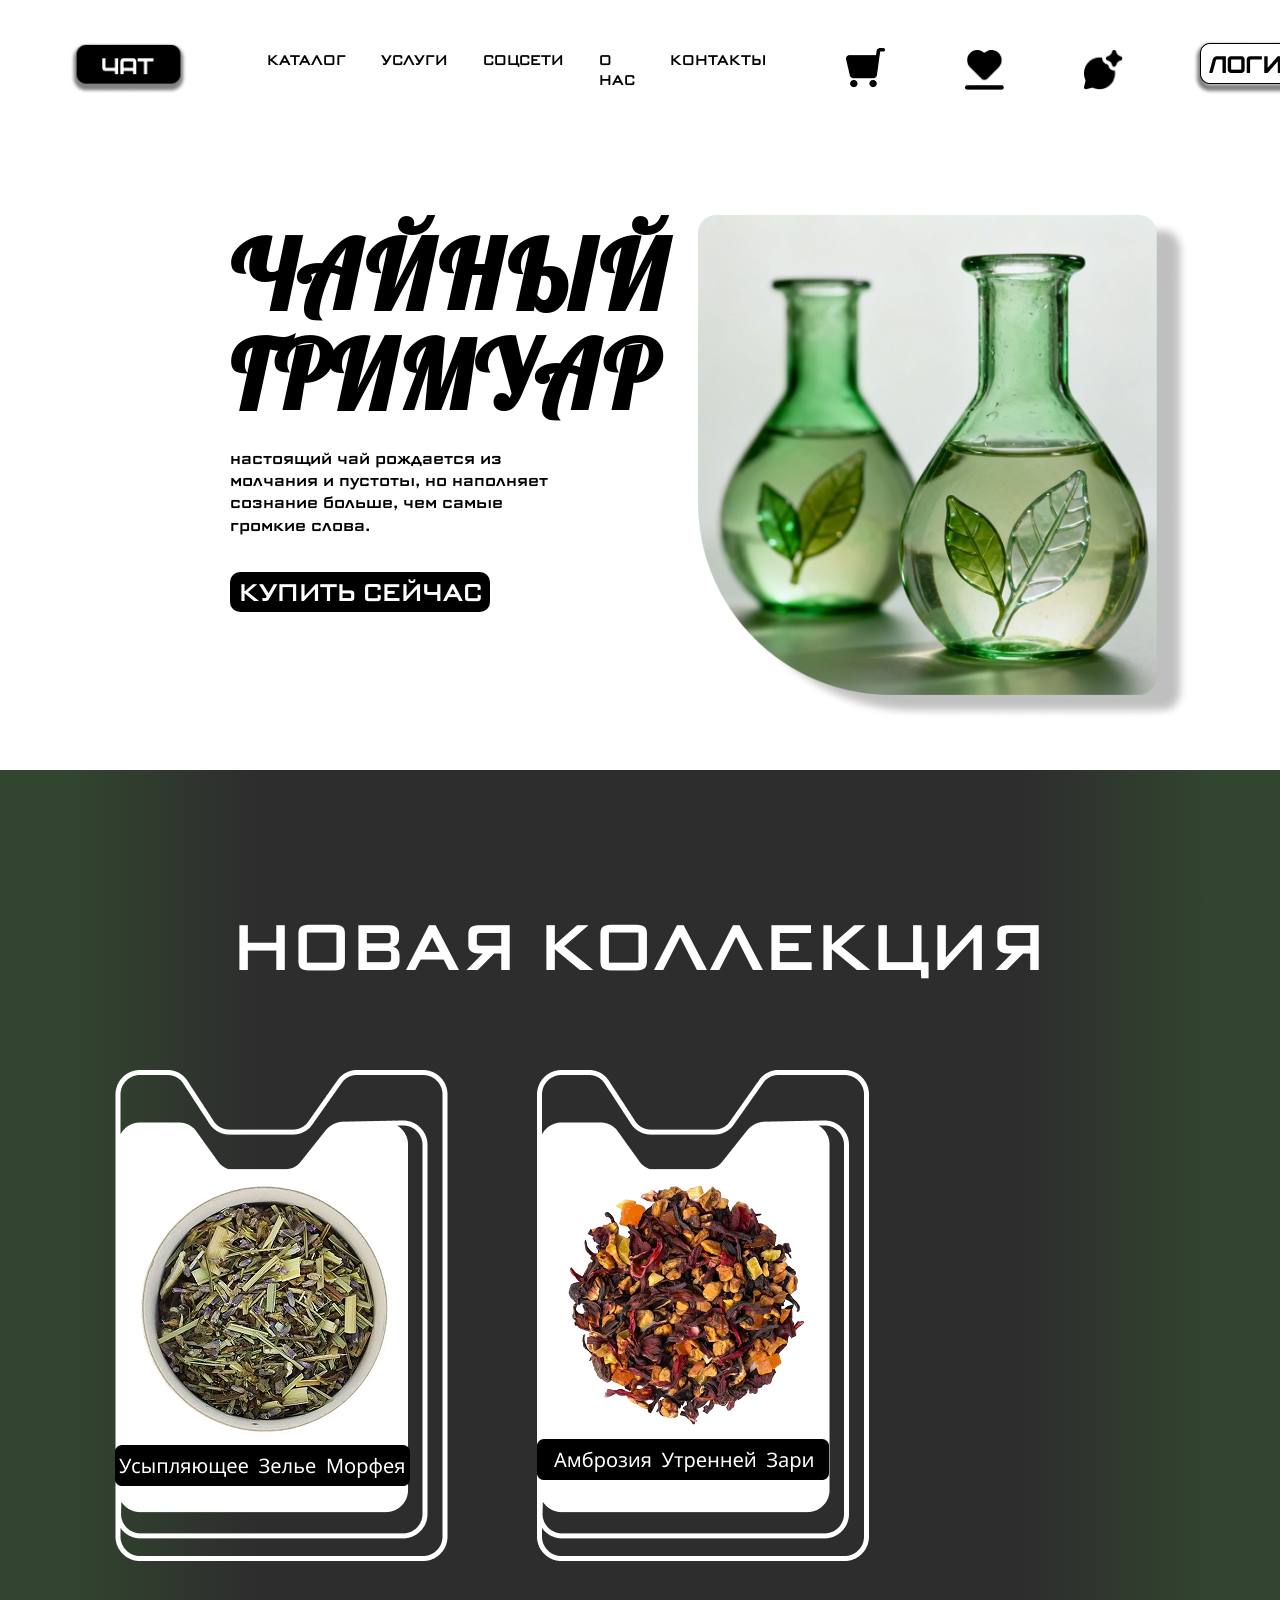
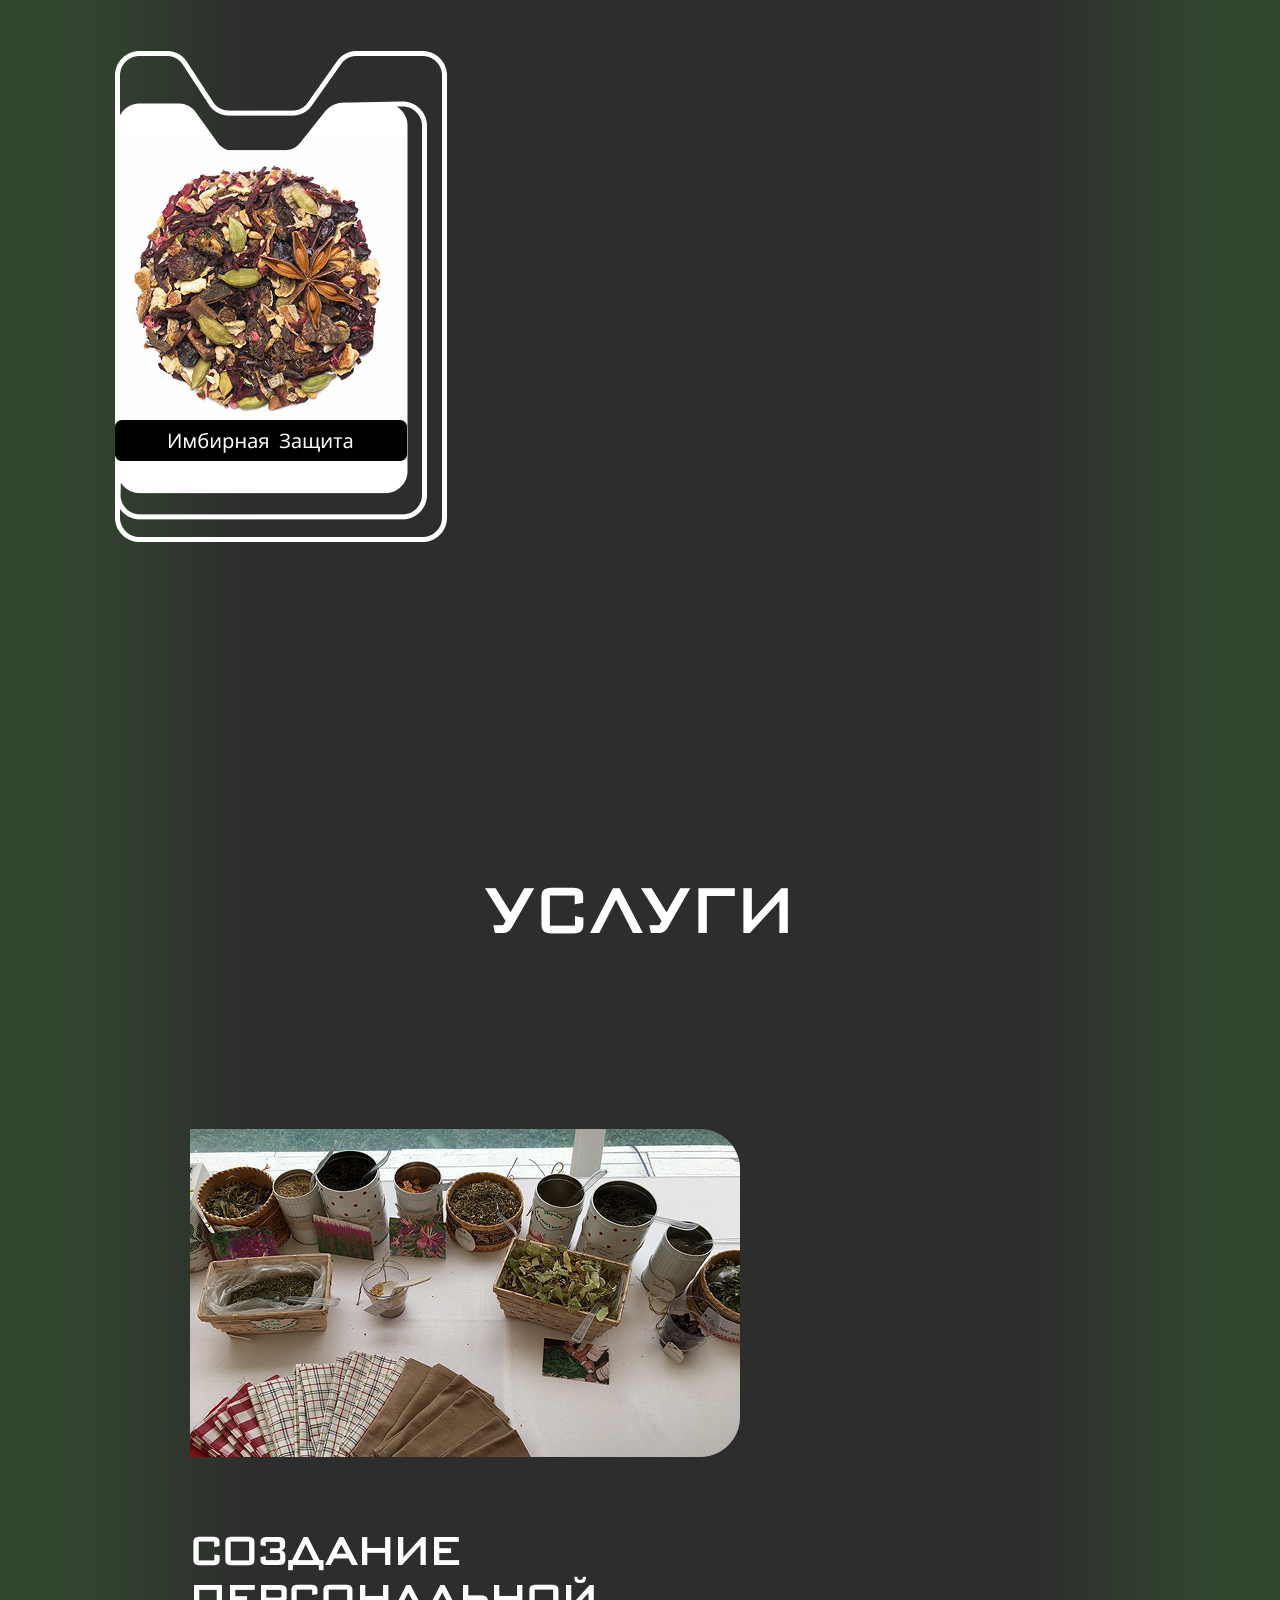
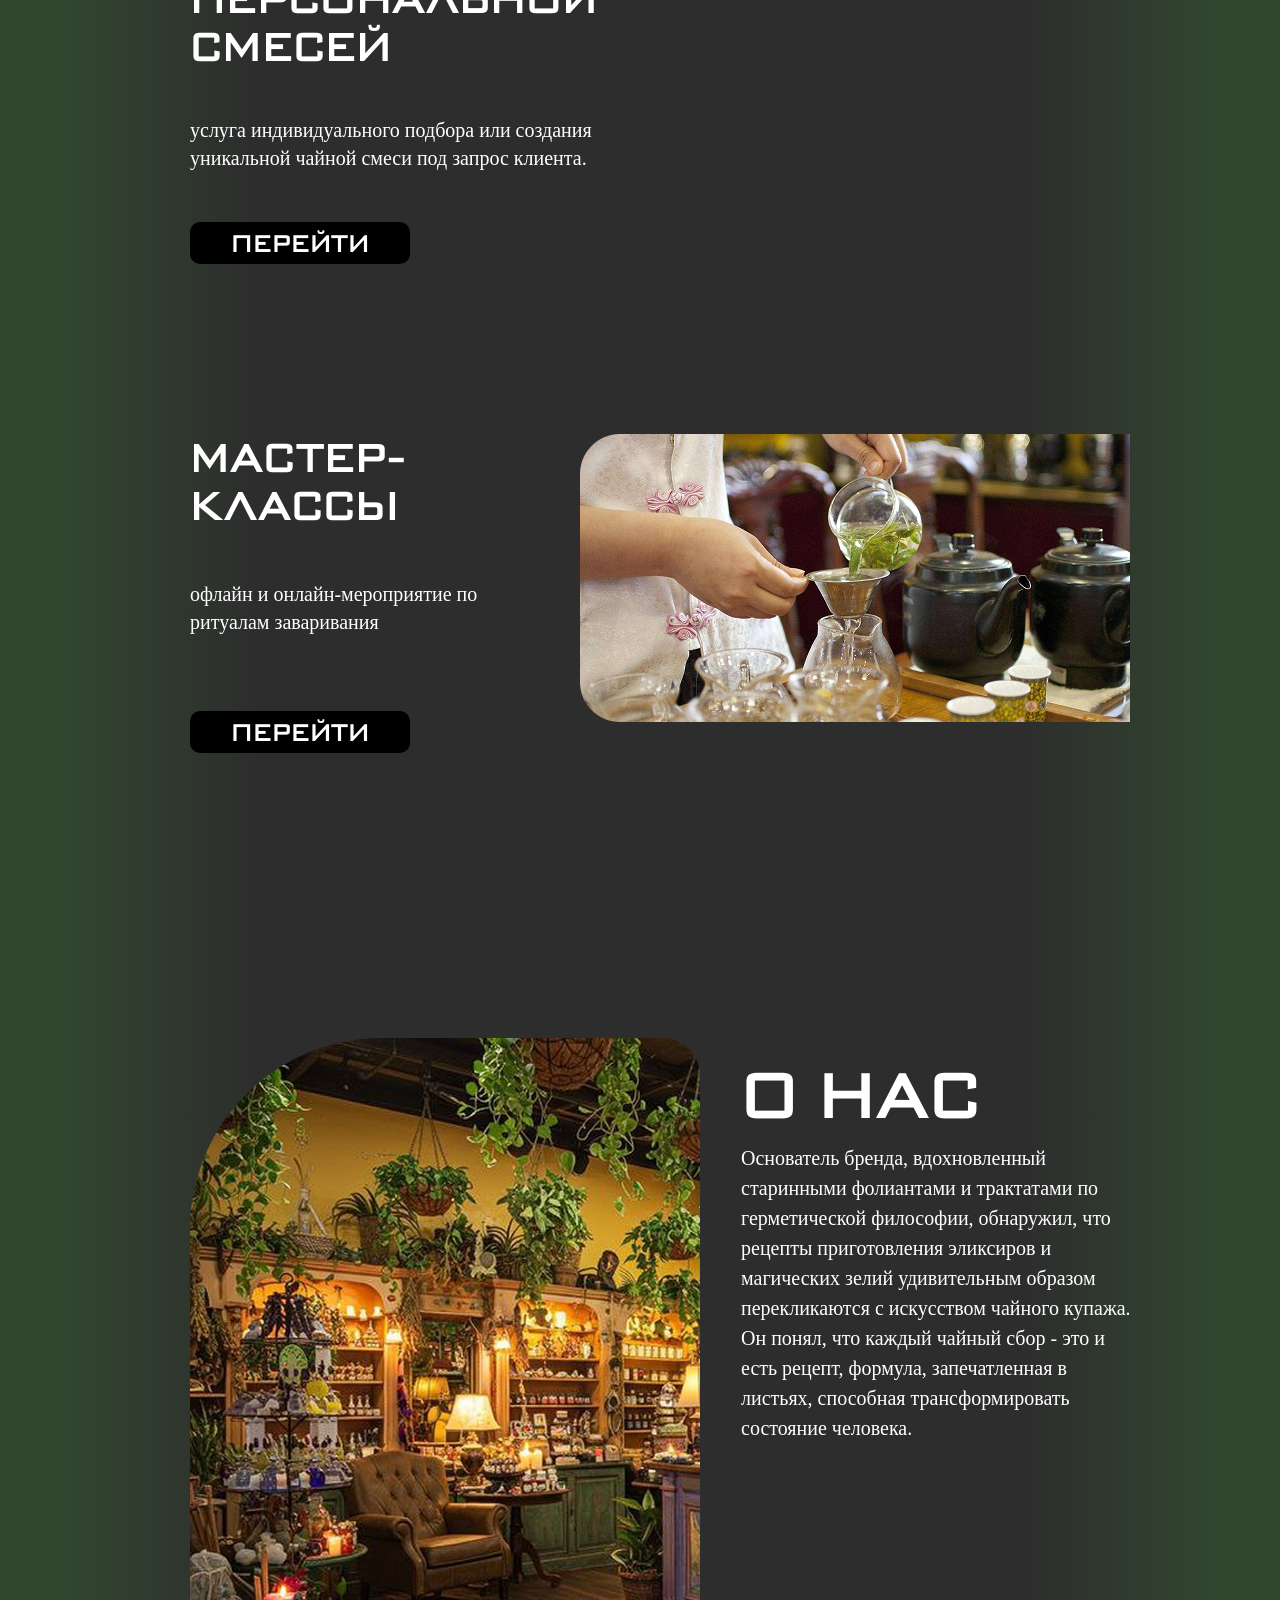
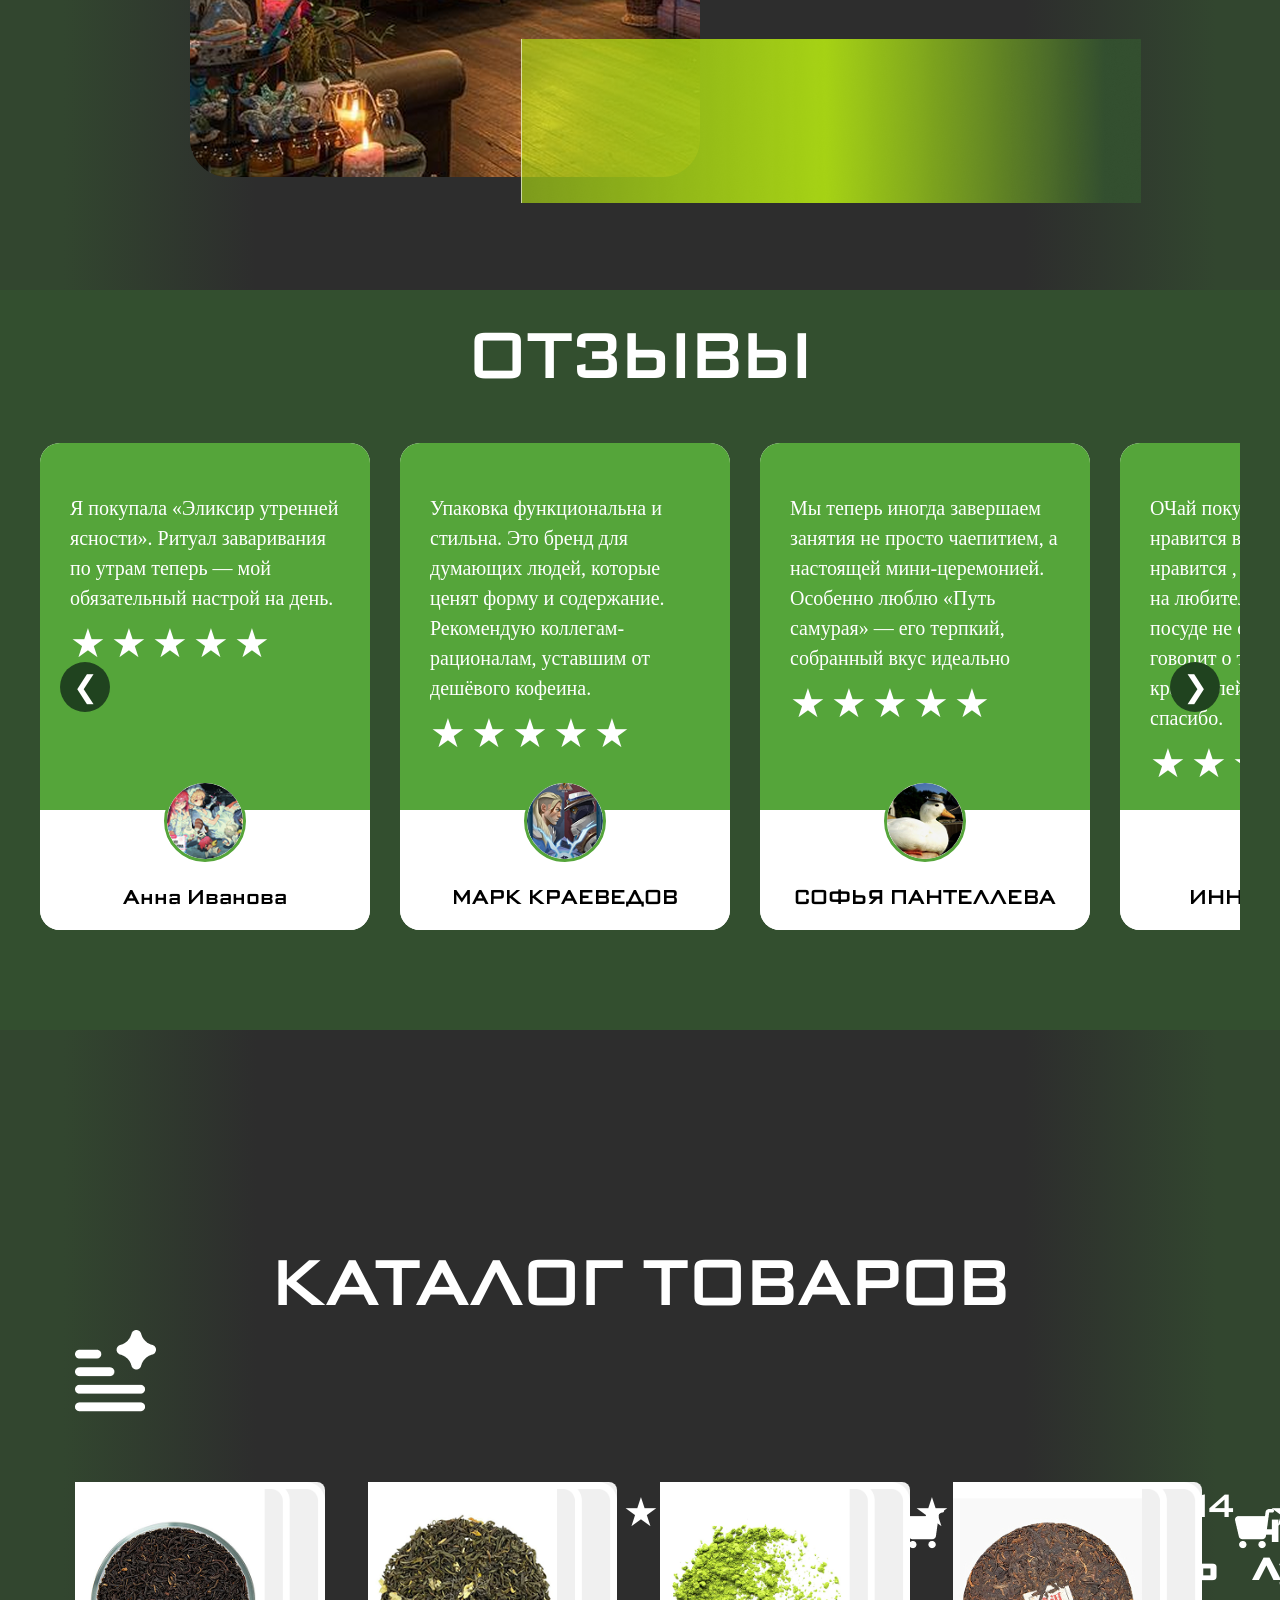
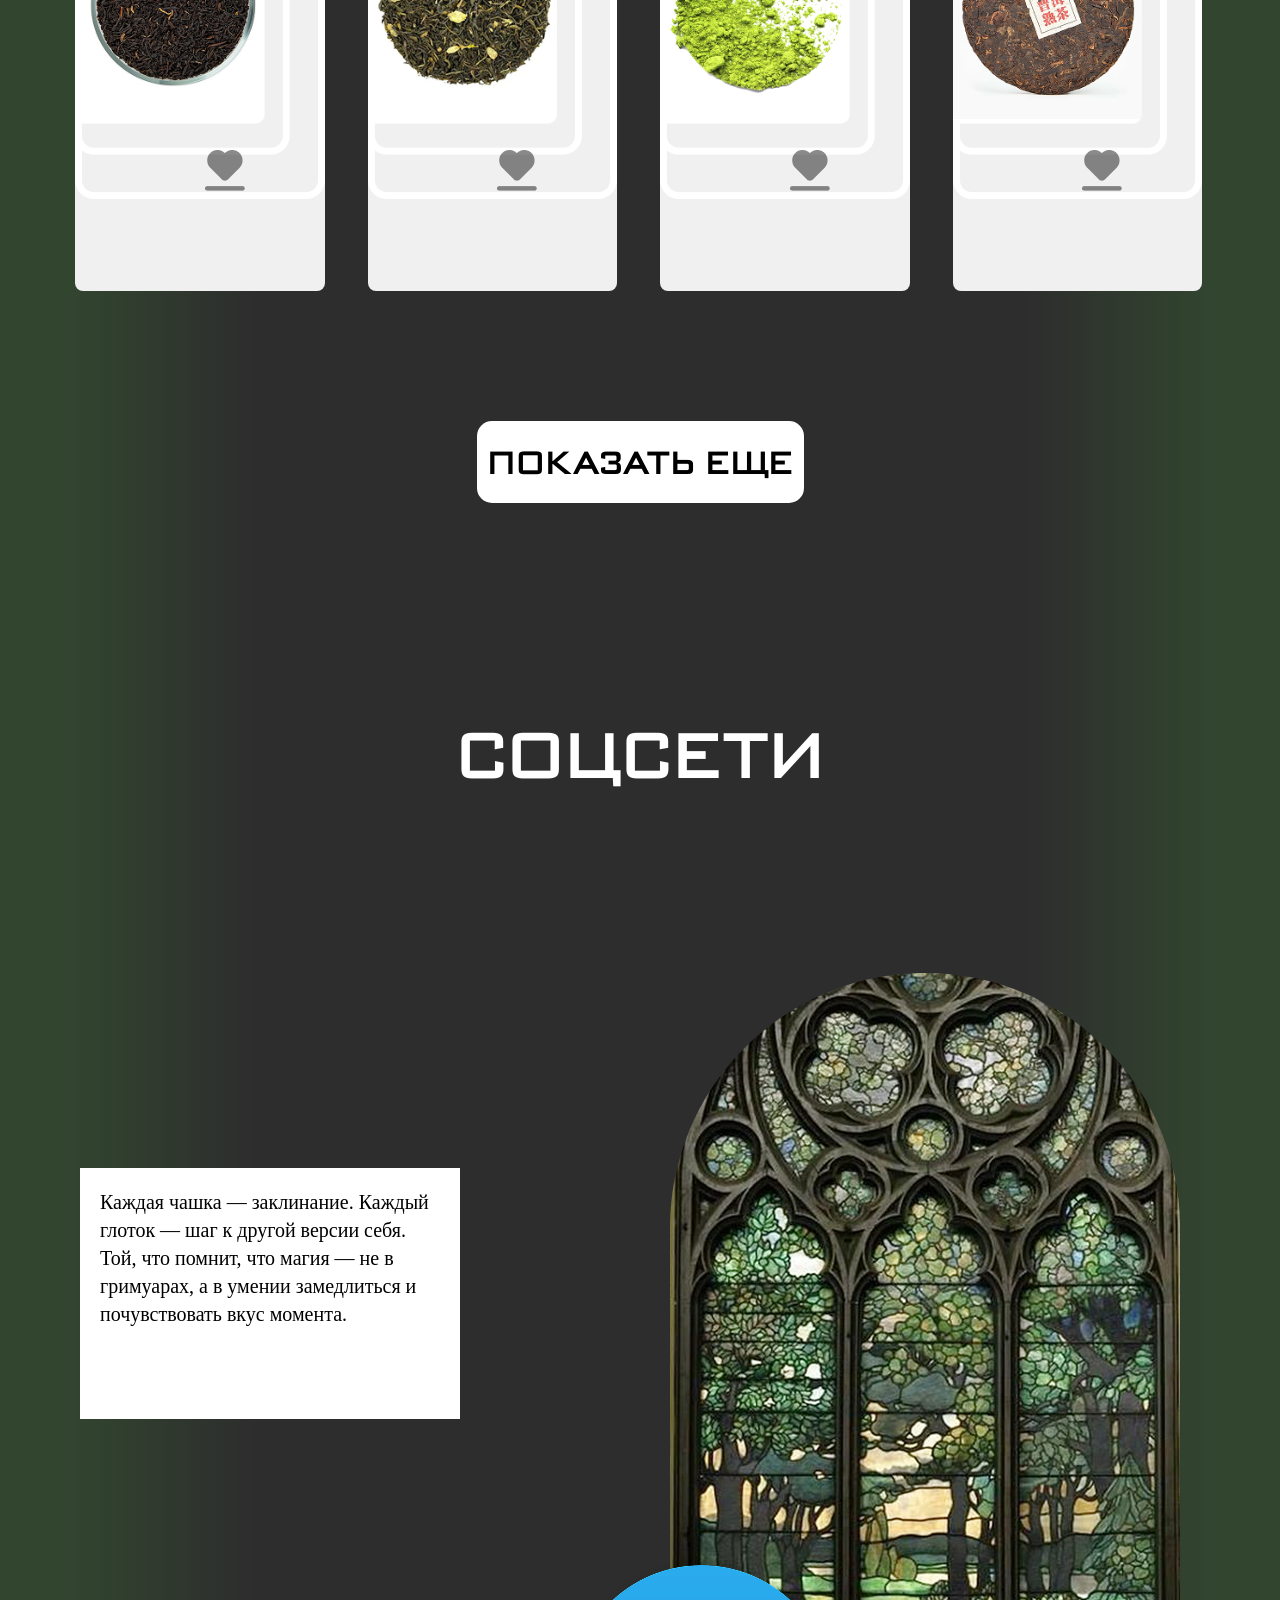
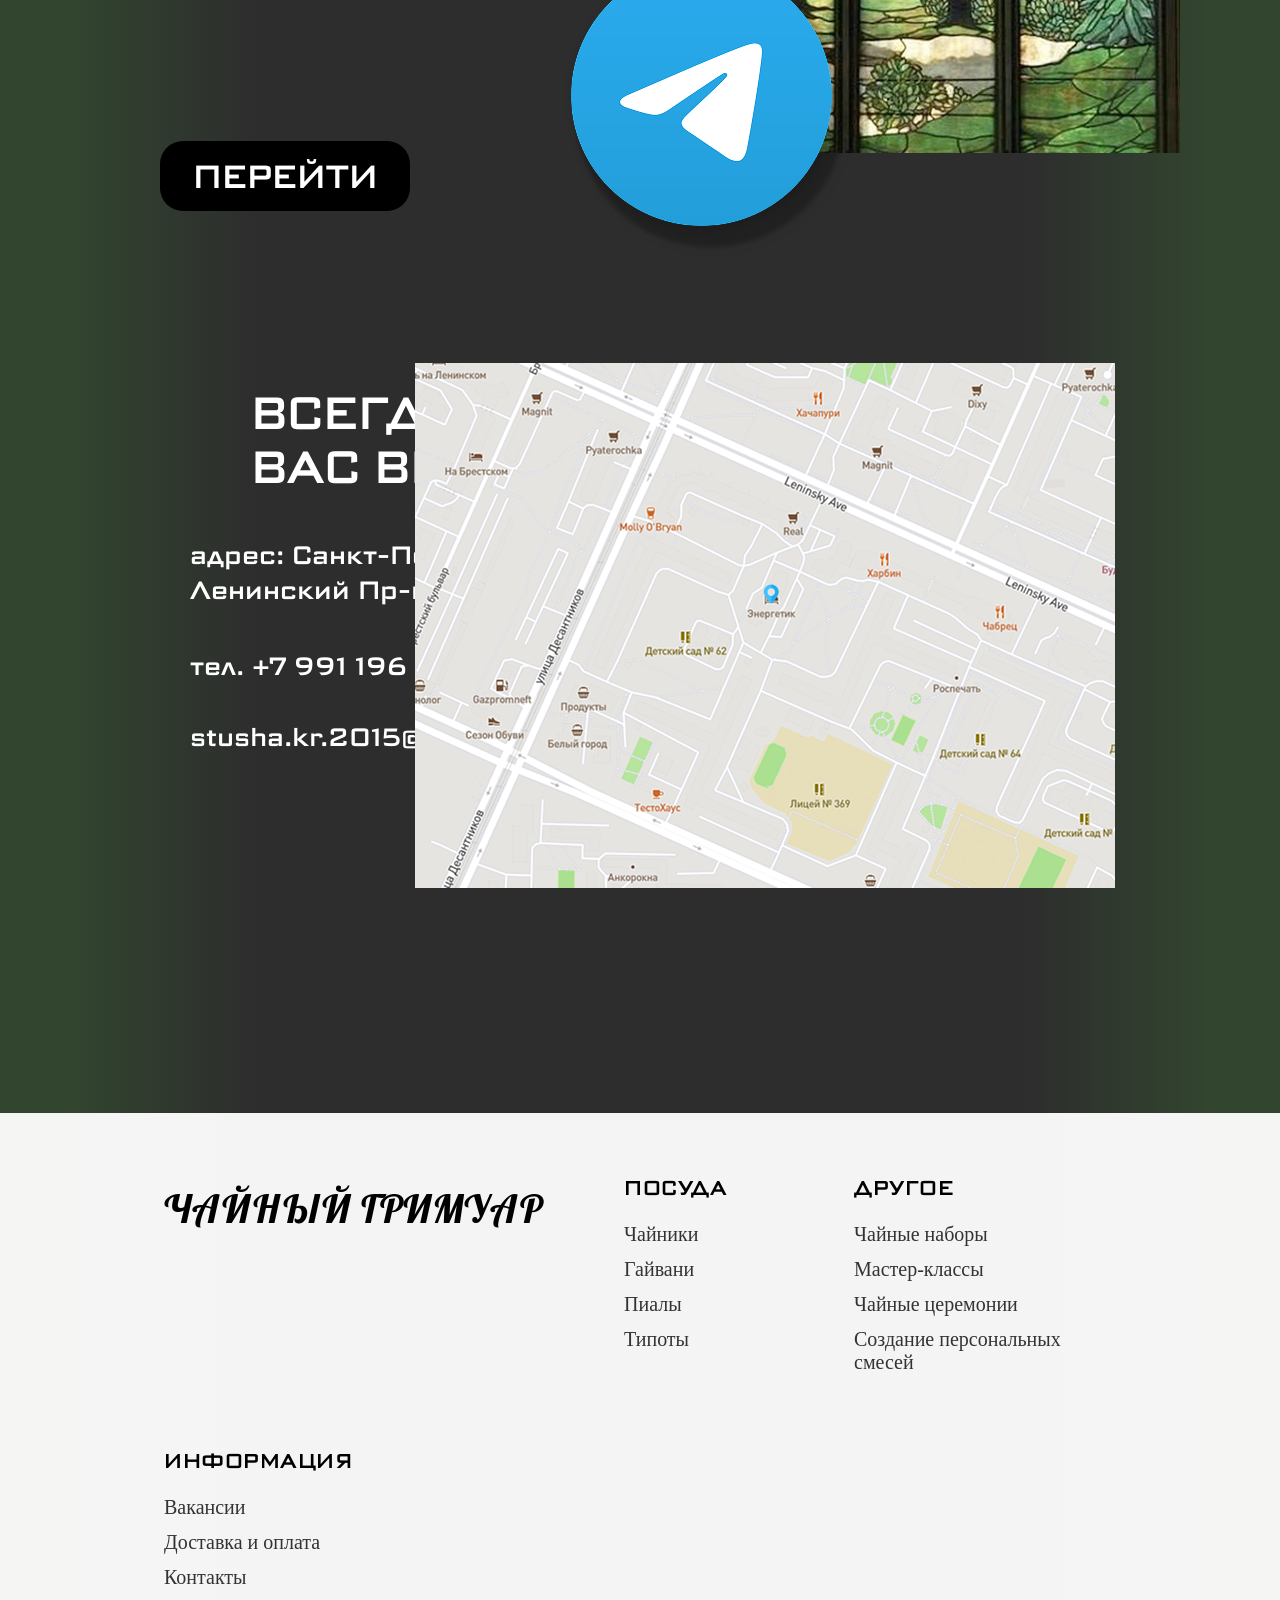
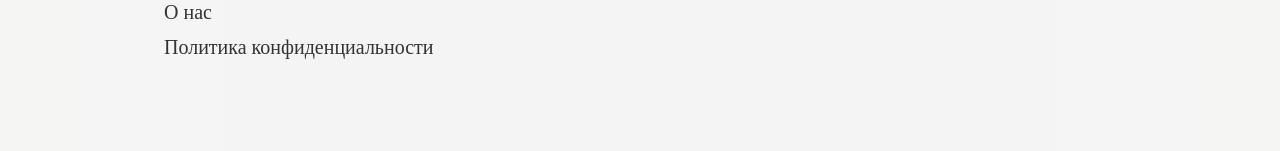
==== commit eb251326: "Update index.html" ====
--- a/index.html
+++ b/index.html
@@ -4,6 +4,7 @@
     <meta charset="UTF-8">
     <meta name="viewport" content="width=device-width, initial-scale=1.0">
     <title>Чайный Гримуар | Настоящий чай</title>
+    <link rel="stylesheet" href="styles/styleindex.css">
     <!-- Подключение шрифтов -->
     <link href="https://fonts.cdnfonts.com/css/figma-hand" rel="stylesheet">
     <link rel="stylesheet" href="styles/styles.css">
--- a/styles/styleindex.css
+++ b/styles/styleindex.css
@@ -0,0 +1,591 @@
+<style>
+    @font-face {
+      font-family: 'BOWLER';
+      src: url('images/Bowler.ttf'), format('ttf');
+    }
+    * {
+      margin: 0;
+      padding: 0;
+      box-sizing: border-box;
+    }
+    body {
+    font-family: 'Bowlby One SC', 'BOWLER', cursive;
+    min-height: 100vh;
+    display: flex;
+    flex-direction: column;
+    background: linear-gradient(90deg, 
+        #32462F 0%, 
+        #32462F 5%, 
+        #2D2D2D 20%, 
+        #2D2D2D 80%, 
+        #32462F 95%, 
+        #32462F 100%);
+    width: 100%;
+}
+    
+    .page {
+      width: 100%;
+      height: 2869px;
+      position: relative;
+      overflow-y: auto; 
+      overflow-x: hidden;
+      color: white;
+      margin: 0 auto;
+    }
+
+    /* ----- ШАПКА ----- */
+   .header {
+    display: grid;
+    background-color: rgba(255, 255, 255, 0.95);
+    grid-template-columns: 1fr auto 1fr;
+    align-items: center;
+    padding-top: 40px;
+    padding-left: 40px;
+    border: none;
+    padding-right: 40px;
+    padding-bottom: 40px;
+    width: 100%;
+    position: relative;
+    z-index: 0;
+    flex-shrink: 0;
+}
+
+/* Левая кнопка-иконка */
+.icon-img-btn img {  
+    display: block;
+    align-items: center;
+    height: 55px;
+    background: none;
+    cursor: pointer;
+    width: auto;
+    transition: opacity 0.2s;
+}
+/* Навигация (5 текстовых кнопок) */
+.nav-links {
+    display: flex;
+    gap: 35px;
+    padding-right: 80px;
+    padding-left: 80px;
+    justify-self: center;
+    align-self: center;
+}
+.icon-img-btn img:hover {
+    opacity: 0.7;
+}
+
+.icon-img-btn img{
+    display: block;
+    height: 52px;
+    width: auto;
+}
+
+.nav-link {
+    font-family: BOWLER;
+    font-size: 14px;
+    color: rgb(0, 0, 0);
+    background: none;
+    border: none;
+    cursor: pointer;
+    padding: 0;
+    transition: opacity 0.2s;
+}
+
+.nav-link:hover {
+    opacity: 0.6;
+}
+
+/* Правый блок */
+.right-group {
+    display: flex;
+    align-items: center;
+    gap: 70px;
+    justify-self: end;
+}
+
+.social-icons {
+    display: flex;
+    gap: 80px;
+}
+
+.social-icon {
+    background: none;
+    border: none;
+    cursor: pointer;
+    padding: 0;
+    transition: opacity 0.2s;
+}
+
+.social-icon:hover {
+    opacity: 0.7;
+}
+
+.social-icon img {
+    display: block;
+    height: 40px;
+    width: auto;
+}
+
+.special-icon-wrapper {
+    margin-right: 0;
+}
+
+.special-icon-btn {
+    margin-left: 10px;
+    background: none;
+    border: none;
+    cursor: pointer;
+    padding: 0;
+    transition: opacity 0.2s;
+}
+
+.special-icon-btn:hover {
+    opacity: 0.7;
+}
+
+.special-icon-btn img {
+    display: block;
+    height: 52px;
+    width: auto;
+}
+
+ 
+    /* ----- БЛОК КАРТОЧКИ ТОВАРА (корзина) ----- */
+    .cart-section {
+      position: absolute;
+      top: 160px; 
+      left: 50%;
+      transform: translateX(-50%);
+      width: 900px; 
+      display: flex;
+      flex-direction: column;
+      align-items: center;
+      gap: 50px;
+    }
+
+   .cart-items-container {
+  display: flex;
+  flex-wrap: wrap;
+  justify-content: center;
+  gap: 20px;
+}
+
+    /* карточка товара*/
+    .product-card {
+      display: flex;
+      width: 700px; 
+      background: transparent;
+      align-items: flex-start;
+      gap: 50px;
+    }
+
+    /* Картинка товара */
+.product-image {
+  width: 400px;
+  height: 409px;
+  background-size: cover;
+  background-position: center;
+  background-repeat: no-repeat;
+  background-color: #f0f0f0; 
+  border-radius: 8px;
+  flex-shrink: 0;
+}
+
+/* Информация о товаре */
+.product-info {
+  color: white;
+  font-family: 'BOWLER', 'Arial Black', sans-serif;
+  display: flex;
+  flex-direction: column;
+  justify-content: flex-start;
+  padding-top: 20px;
+  flex: 1;
+  min-width: 200px;
+}
+
+.product-title {
+  font-size: 32px;
+  margin-bottom: 8px;
+  font-weight: bold;
+}
+
+/* Описание чая — между названием и ценой */
+.product-description {
+  font-size: 18px;
+  color: #cccccc;
+  margin-bottom: 12px;
+  line-height: 1.4;
+  font-family: 'BOWLER', 'Arial', sans-serif;
+}
+
+.product-desc {
+  font-size: 22px;
+  margin-bottom: 15px;
+  color: #ffffff;
+}
+
+.product-controls {
+  display: flex;
+  align-items: center;
+  gap: 15px;
+  margin-top: 10px;
+  flex-wrap: wrap;
+}
+
+.quantity-btn {
+  background: white;
+  border: none;
+  width: 36px;
+  height: 36px;
+  border-radius: 50%;
+  font-size: 26px;
+  display: flex;
+  align-items: center;
+  justify-content: center;
+  cursor: pointer;
+  font-weight: bold;
+  color: black;
+}
+
+.quantity-value {
+  font-size: 28px;
+  min-width: 40px;
+  text-align: center;
+  color: white;
+}
+
+.delete-btn {
+  background: #152318;
+  border: none;
+  color: white;
+  padding: 8px 20px;
+  border-radius: 20px;
+  font-family: 'BOWLER', sans-serif;
+  font-size: 18px;
+  cursor: pointer;
+}
+
+.delete-btn:hover {
+  background: #142410;
+}
+
+    /* ----- БЛОК КОНТАКТНЫЕ ДАННЫЕ ----- */
+    .contacts-block {
+      position: absolute;
+      transform: translateX(-50%);
+      left: 50%;
+      top: 1050px;
+      background-color: #8B8B8B;
+      padding: 0;
+      border-radius: 0px;
+      display: flex;
+      flex-direction: column;
+      width: 950px;
+      height: 532px;
+      overflow: visible;
+    }
+
+    .contacts-title {
+      font-family: BOWLER;
+      font-size: 48px;
+      color: white;
+      margin: 0;
+      padding: 10px 0 10px 0;
+      padding-left: 61px;
+      padding-top: 23px;
+      line-height: 1;
+    }
+
+    .contact-field {
+       width: calc(100% - 40px);
+      height: 83px;
+      background-color: #8B8B8B;
+      border: 2px solid #ccc;
+      margin: 15px 20px;
+      font-family: BOWLER;
+      font-size: 30px;
+      color: white;
+      padding-left: 20px;
+      display: flex;
+      align-items: center;
+      position: relative;
+    }
+
+    .contact-field input {
+      width: 100%;
+      height: 100%;
+      background: transparent;
+      border: none;
+      outline: none;
+      font-family: BOWLER;
+      font-size: 30px;
+      color: white;
+      text-transform: uppercase;
+    }
+
+    .contact-field input::placeholder {
+      color: #ddd;
+      font-family: BOWLER;
+      opacity: 0.7;
+    }
+
+    /* ----- БЛОК АДРЕС ----- */
+    .address-block {
+      position: absolute;
+      transform: translateX(-50%);
+      left: 50%;
+      top: 1657px;
+      width: 509px;
+      background-color: #8B8B8B;
+      width: 950px;
+      height: 246px;
+      padding: 0;
+      overflow: visible;
+    }
+
+
+    .address-title {
+      font-family: 'BOWLER', sans-serif;
+      font-size: 48px;
+      color: white;
+      padding-left: 61px;
+      padding-top: 23px;
+      margin: 0;
+      
+    }
+
+    .address-field {
+      width: calc(100% - 40px);
+      height: 83px;
+      background-color: #8B8B8B;
+      border: 2px solid #ccc;
+      font-family: 'BOWLER';
+      font-size: 30px;
+      padding-left: 20px;
+      display: flex;
+      align-items: center;
+      position: relative;
+    }
+
+    .address-field input {
+      width: 100%;
+      height: 100%;
+      background: transparent;
+      border: none;
+      outline: none;
+      font-family: 'BOWLER';
+      font-size: 30px;
+      color: white;
+      padding-left: 20px;
+    }
+
+    .address-field input::placeholder {
+      color: #ddd;
+    }
+
+    /* ----- БЛОК СПОСОБЫ ОПЛАТЫ ----- */
+    .payment-block {
+      position: absolute;
+      transform: translateX(-50%);
+      left: 50%;
+      top: 1943px;
+      width: 509px;
+      background-color: #8B8B8B;
+      width: 950px;
+      height: 246px;
+    }
+
+    .payment-title {
+      font-family: 'BOWLER';
+      font-size: 48px;
+      color: white;
+      padding-left: 61px;
+      padding-top: 23px;
+      margin: 0;
+    }
+
+    .payment-options {
+      display: flex;
+      flex-direction: column;
+      gap: 15px;
+      padding: 20px 20px 30px 61px;
+    }
+
+    .payment-option {
+      display: flex;
+      align-items: center;
+      gap: 20px;
+    }
+
+    .radio-circle {
+      width: 30px;
+      height: 30px;
+      border-radius: 50%;
+      border: 2px solid white;
+      display: flex;
+      align-items: center;
+      justify-content: center;
+      cursor: pointer;
+      background: transparent;
+    }
+
+    .radio-circle.checked::after {
+      content: "";
+      width: 18px;
+      height: 18px;
+      background: white;
+      border-radius: 50%;
+    }
+
+    .payment-text {
+      font-family: 'BOWLER';
+      font-size: 30px;
+      color: white;
+      text-transform: uppercase;
+    }
+
+    /* ----- ВАШ ЗАКАЗ ----- */
+    .order-summary {
+      position: absolute;
+      transform: translateX(-30%);
+      left: 30%;
+      top: 2225px;
+      font-family: 'BOWLER';
+      font-size: 40px;
+      color: white;
+    }
+
+    .order-details {
+      position: absolute;
+      transform: translateX(-30%);
+      left: 30%;
+      top: 2305px;
+      font-family: 'BOWLER';
+      font-size: 40px;
+      color: white;
+      display: flex;
+      gap: 30px;
+    }
+
+    .total-block {
+      position: absolute;
+     transform: translateX(-70%);
+      left: 70%;
+      top: 2305px;
+      font-family: 'BOWLER';
+      font-size: 40px;
+      color: white;
+    }
+
+    /* кнопка ОФОРМИТЬ */
+    .checkout-btn {
+      position: absolute;
+      transform: translateX(-70%);
+      left: 70%;
+      top: 2585px;
+      width: 440px;
+      height: 82px;
+      background-color: black;
+      border-radius: 41px;
+      display: flex;
+      align-items: center;
+      justify-content: center;
+      color: white;
+      font-family: 'BOWLER';
+      font-size: 48px;
+      cursor: pointer;
+      border: none;
+      text-transform: uppercase;
+    }
+
+    /* ----- ПОДВАЛ ----- */
+    .footer {
+    width: 100%;
+    background-color: rgba(255, 255, 255, 0.95);
+    padding: 60px 164px 80px 164px;
+    margin-top: 175px;
+    position: relative;
+    z-index: 1;
+}
+
+.footer-content {
+    display: flex;
+    justify-content: space-between;
+    gap: 60px;
+    flex-wrap: wrap;
+}
+
+/* Brand section */
+.footer-brand {
+    flex: 0;
+    min-width: 400px;
+}
+
+.brand-title {
+    font-family: 'Fet', 'Fjalla One', cursive;
+    font-size: 40px;
+    color: #000000;
+    margin: 10px 0;
+    font-weight: normal;
+    letter-spacing: 1px;
+}
+
+/* Links columns */
+.footer-links {
+    display: flex;
+    gap: 80px;
+    flex: 2;
+}
+
+.footer-column {
+    min-width: 150px;
+}
+
+.column-title {
+    font-family: 'BOWLER', 'Kalam', cursive;
+    font-size: 20px;
+    color: #000000;
+    margin-bottom: 20px;
+    font-weight: normal;
+    letter-spacing: 0.5px;
+}
+
+.footer-list {
+    list-style: none;
+    padding: 0;
+    margin: 0;
+}
+
+.footer-list li {
+    margin-bottom: 12px;
+}
+
+.footer-list a {
+    font-family: 'Figma Hand', 'Kalam', cursive;
+    font-size: 20px;
+    color: #333;
+    text-decoration: none;
+    transition: color 0.3s ease;
+}
+
+.footer-list a:hover {
+    color: #000;
+    text-decoration: underline;
+}
+
+/* Info section */
+.footer-info {
+    flex: 1;
+    min-width: 200px;
+}
+
+    /* скрываем стандартные браузерные элементы у input */
+    input {
+      border: none;
+      background: transparent;
+    }
+
+    /* утилиты */
+    .hidden {
+      display: none;
+    }
+  </style>
--- a/styles/styles.css
+++ b/styles/styles.css
@@ -29,8 +29,9 @@
 
 /* Основной фон body — градиент */
 body {
-    font-family: 'Bowlby One SC', 'BOWLER', cursive;
+    font-family: "Science Gothic", sans-serif;
     min-height: 100vh;
+    font-style: normal;
     display: flex;
     flex-direction: column;
     background: linear-gradient(90deg, 
@@ -48,7 +49,7 @@
     width: 100%;
     max-width: 100%;
     margin: 0 auto;
-    font-family: 'Bowler', cursive;
+    font-family: "Science Gothic", sans-serif;
     font-size: 14px;
     color: #000;
     flex: 1;
@@ -121,7 +122,7 @@
 }
 
 .nav-link {
-    font-family: 'Bowlby One SC', 'BOWLER', cursive;
+    font-family: "Science Gothic", sans-serif;
     font-size: 14px;
     color: rgb(0, 0, 0);
     background: none;
@@ -209,7 +210,7 @@
 }
 
 .main-title {
-    font-family: "Pacifico", cursive;
+    font-family: "Lobster", sans-serif;
     font-size: 95px;
     font-style: normal;
     line-height: 1.05;
@@ -221,7 +222,7 @@
 }
 
 .sub-text {
-    font-family: 'Bowlby One SC', 'BOWLER', cursive;
+    font-family: "Science Gothic", sans-serif;
     font-size: 16px;
     color: black;
     margin-top: 23px;
@@ -239,7 +240,7 @@
     border-radius: 10px;
     border: none;
     cursor: pointer;
-    font-family: 'Bowlby One SC', 'BOWLER', cursive;
+    font-family: "Science Gothic", sans-serif;
     font-size: 24px;
     color: white;
     display: flex;
@@ -281,13 +282,13 @@
 }
 
 .gradient-content h2 {
-    font-family: 'Fjalla One', 'Fet', sans-serif;
+    font-family: "Lobster", sans-serif;
     font-size: 48px;
     margin-bottom: 30px;
 }
 
 .gradient-content p {
-    font-family: 'Bowlby One SC', 'BOWLER', cursive;
+    font-family: "Science Gothic", sans-serif;
     font-size: 18px;
     line-height: 1.6;
     max-width: 800px;
@@ -302,7 +303,7 @@
 }
 
 .section-title {
-    font-family: 'BOWLER', 'Bowlby One SC', cursive;
+    font-family: "Science Gothic", sans-serif;
     font-size: 64px;
     color: white;
     text-align: center;
@@ -416,7 +417,7 @@
 }
 
 .service-title {
-    font-family: 'BOWLER', 'Bowlby One SC', cursive;
+    font-family: "Science Gothic", sans-serif;
     font-size: 40px;
     color: white;
     margin: 0 0 45px 0;
@@ -440,7 +441,7 @@
     border-radius: 10px;
     border: none;
     cursor: pointer;
-    font-family: 'BOWLER', 'Bowlby One SC', cursive;
+    font-family: "Science Gothic", sans-serif;
     font-size: 24px;
     color: white;
     display: flex;
@@ -489,7 +490,7 @@
 }
 
 .masterclass-title {
-    font-family: 'BOWLER', 'Bowlby One SC', cursive;
+    font-family: "Science Gothic", sans-serif;
     font-size: 40px;
     color: white;
     margin: 0 0 50px 0;
@@ -512,7 +513,7 @@
     border-radius: 10px;
     border: none;
     cursor: pointer;
-    font-family: 'BOWLER', 'Bowlby One SC', cursive;
+    font-family: "Science Gothic", sans-serif;
     font-size: 24px;
     color: white;
     display: flex;
@@ -579,7 +580,7 @@
 }
 
 .about-title {
-    font-family: 'BOWLER', 'Bowlby One SC', cursive;
+    font-family: "Science Gothic", sans-serif;
     font-size: 64px;
     color: white;
     margin: 10px 0 0 0;
@@ -596,7 +597,7 @@
 
 /* ===== СЕКЦИЯ С ОТЗЫВАМИ ===== */
 .reviews-title {
-    font-family: 'BOWLER', 'Bowlby One SC', cursive;
+    font-family: "Science Gothic", sans-serif;
     font-size: 64px;
     color: white;
     text-align: center;
@@ -698,7 +699,7 @@
 }
 
 .username {
-    font-family: 'BOWLER', 'Bowlby One SC', cursive;
+    font-family: "Science Gothic", sans-serif;
     font-size: 20px;
     color: black;
     text-align: center;
@@ -743,7 +744,7 @@
 }
 
 .services-title {
-    font-family: 'BOWLER', 'Bowlby One SC', cursive;
+    font-family: "Science Gothic", sans-serif;
     font-size: 64px;
     color: white;
     text-align: center;
@@ -752,7 +753,7 @@
 }
 
 .catalog-title {
-    font-family: 'BOWLER', 'Bowlby One SC', cursive;
+    font-family: "Science Gothic", sans-serif;
     font-size: 64px;
     color: white;
     text-align: center;
@@ -835,7 +836,7 @@
 }
 
 .product-title {
-    font-family: 'BOWLER', 'Bowlby One SC', cursive;
+    font-family: "Science Gothic", sans-serif;
     font-size: 32px;
     color: white;
     margin-top: 30px;
@@ -854,7 +855,7 @@
     display: flex;
     justify-content: space-between;
     align-items: center;
-    font-family: 'BOWLER', 'Bowlby One SC', cursive;
+    font-family: "Science Gothic", sans-serif;
     font-size: 32px;
     color: white;
 }
@@ -897,7 +898,7 @@
     border: none;
     border-radius: 15px;
     cursor: pointer;
-    font-family: 'BOWLER', 'Bowlby One SC', cursive;
+    font-family: "Science Gothic", sans-serif;
     font-size: 32px;
     color: black;
     text-align: center;
@@ -922,7 +923,7 @@
 }
 
 .social-title {
-    font-family: 'BOWLER', 'Bowlby One SC', cursive;
+    font-family: "Science Gothic", sans-serif;
     font-size: 64px;
     color: white;
     text-align: center;
@@ -1004,7 +1005,7 @@
     border: none;
     border-radius: 23px;
     cursor: pointer;
-    font-family: 'Bowler', cursive;
+    font-family: "Science Gothic", sans-serif;
     font-size: 40px;
     color: #ffffff;
     padding: 25px 40px;
@@ -1050,7 +1051,7 @@
 }
 
 .contacts-title {
-    font-family: 'BOWLER', 'Bowlby One SC', cursive;
+    font-family: "Science Gothic", sans-serif;
     font-size: 45px;
     color: white;
     margin: 0 0 34px 0;
@@ -1059,7 +1060,7 @@
 }
 
 .contacts-address {
-    font-family: 'BOWLER', 'Bowlby One SC', cursive;
+    font-family: "Science Gothic", sans-serif;
     font-size: 25px;
     color: white;
     margin: 0 0 40px 0;
@@ -1067,14 +1068,14 @@
 }
 
 .contacts-phone {
-    font-family: 'BOWLER', 'Bowlby One SC', cursive;
+    font-family: "Science Gothic", sans-serif;
     font-size: 25px;
     color: white;
     margin: 0 0 34px 0;
 }
 
 .contacts-email {
-    font-family: 'BOWLER', 'Bowlby One SC', cursive;
+    font-family: "Science Gothic", sans-serif;
     font-size: 25px;
     color: white;
     margin: 0;
@@ -1109,7 +1110,7 @@
 }
 
 .brand-title {
-    font-family: 'Fet', 'Fjalla One', cursive;
+    font-family: "Lobster", sans-serif;
     font-size: 40px;
     color: #000000;
     margin: 10px 0;
@@ -1128,7 +1129,7 @@
 }
 
 .column-title {
-    font-family: 'BOWLER', 'Kalam', cursive;
+    font-family: "Science Gothic", sans-serif;
     font-size: 20px;
     color: #000000;
     margin-bottom: 20px;
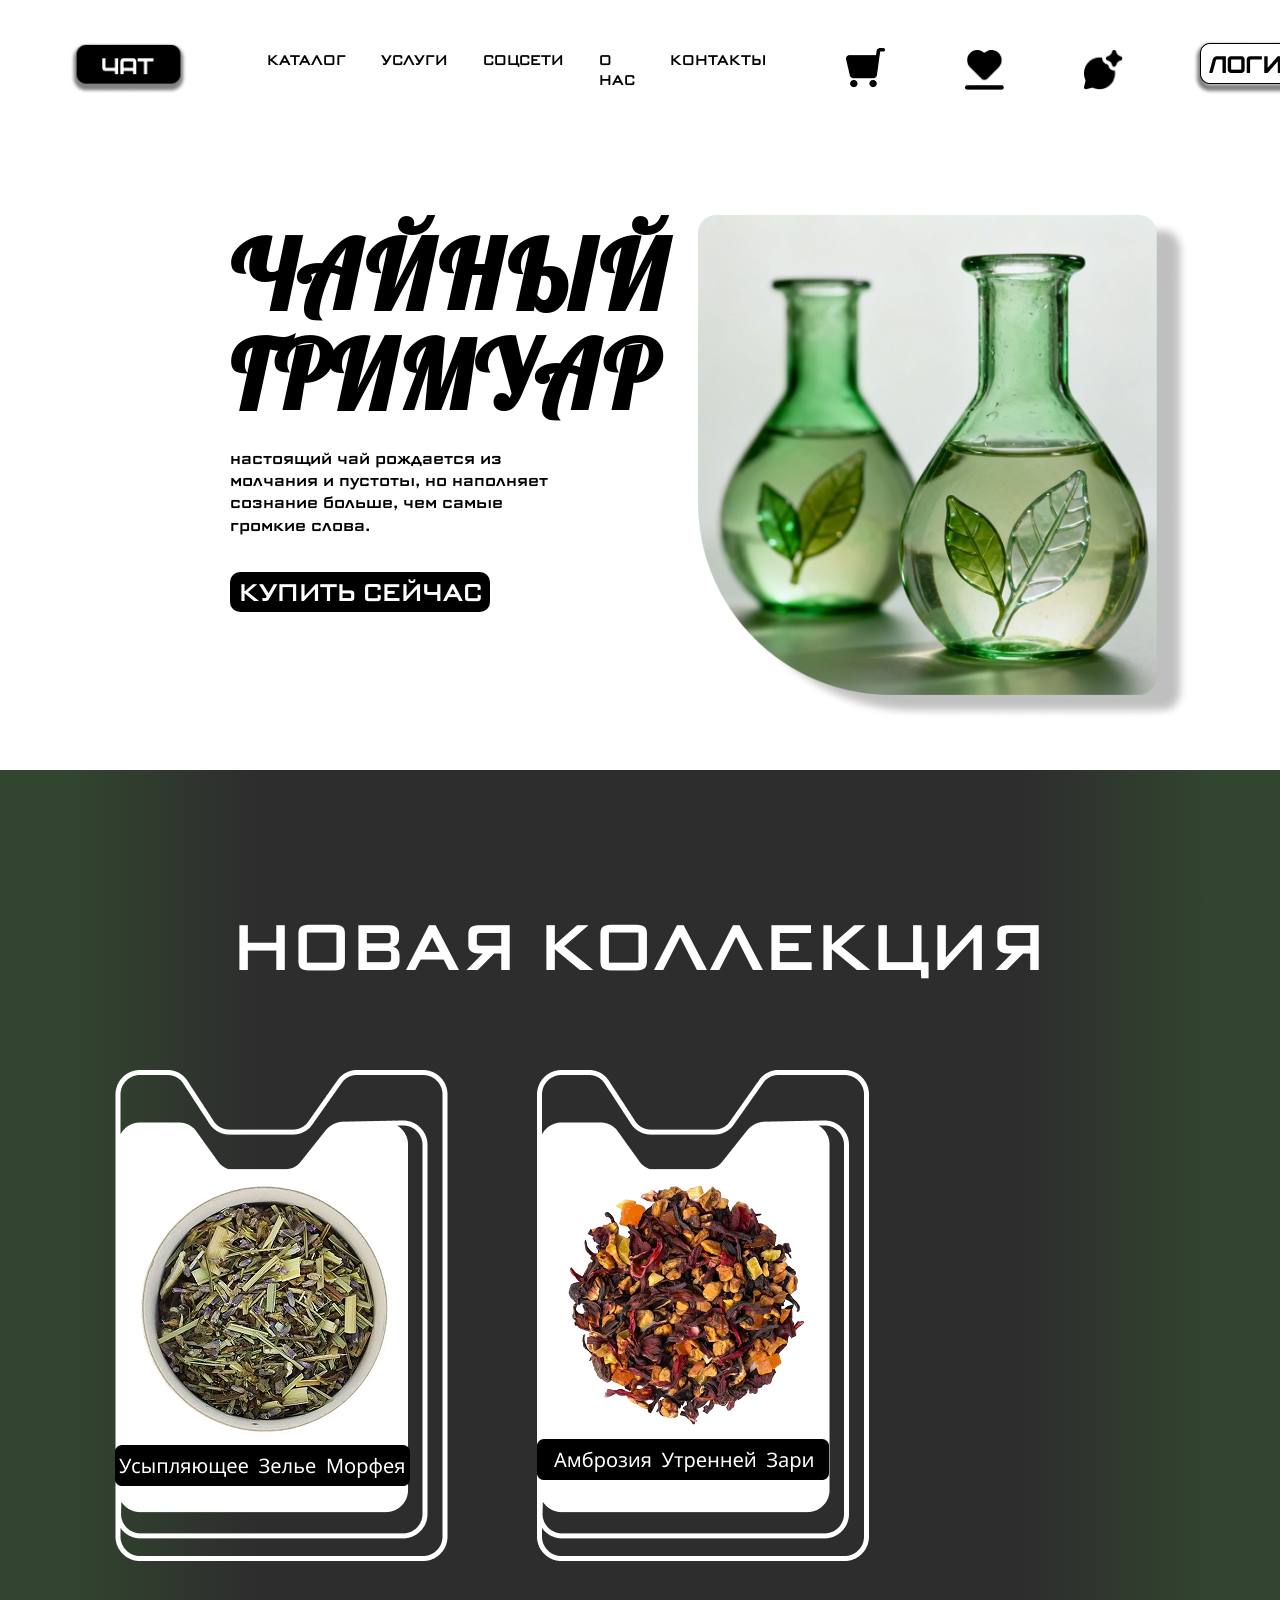
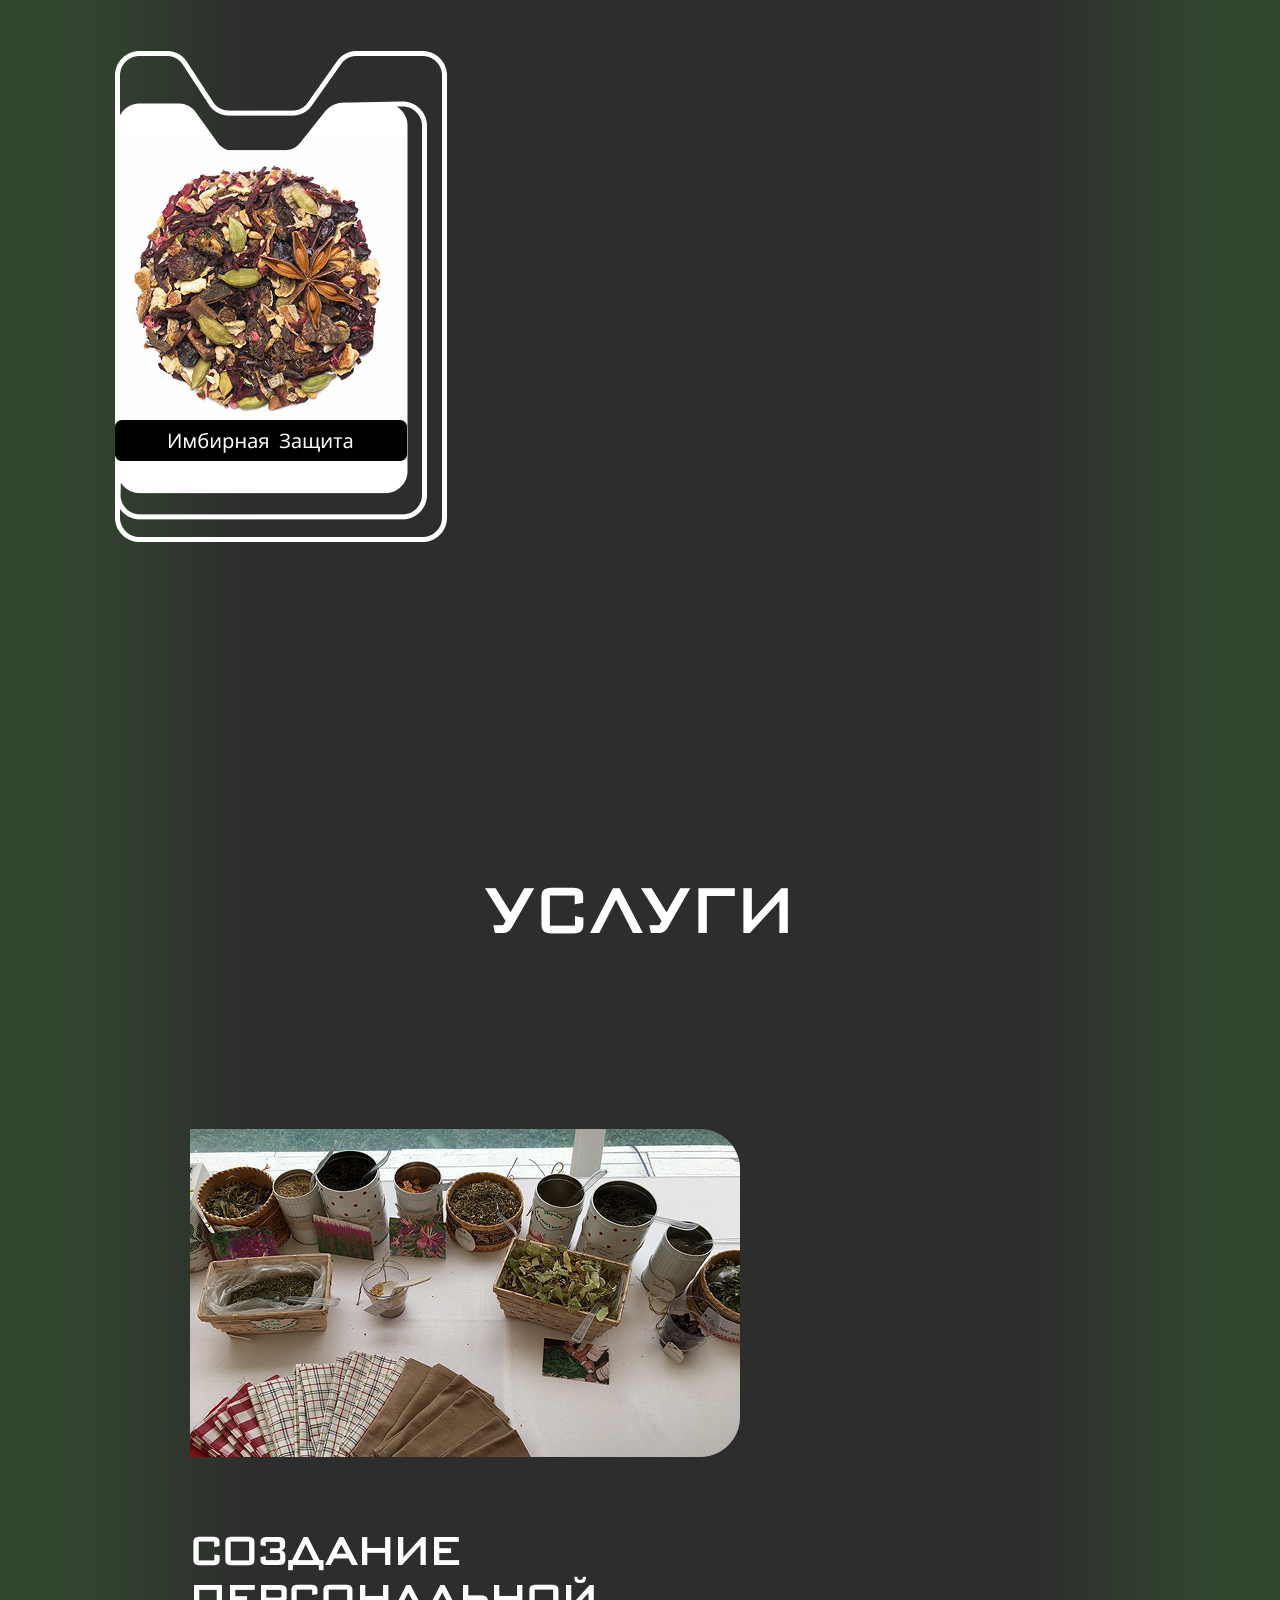
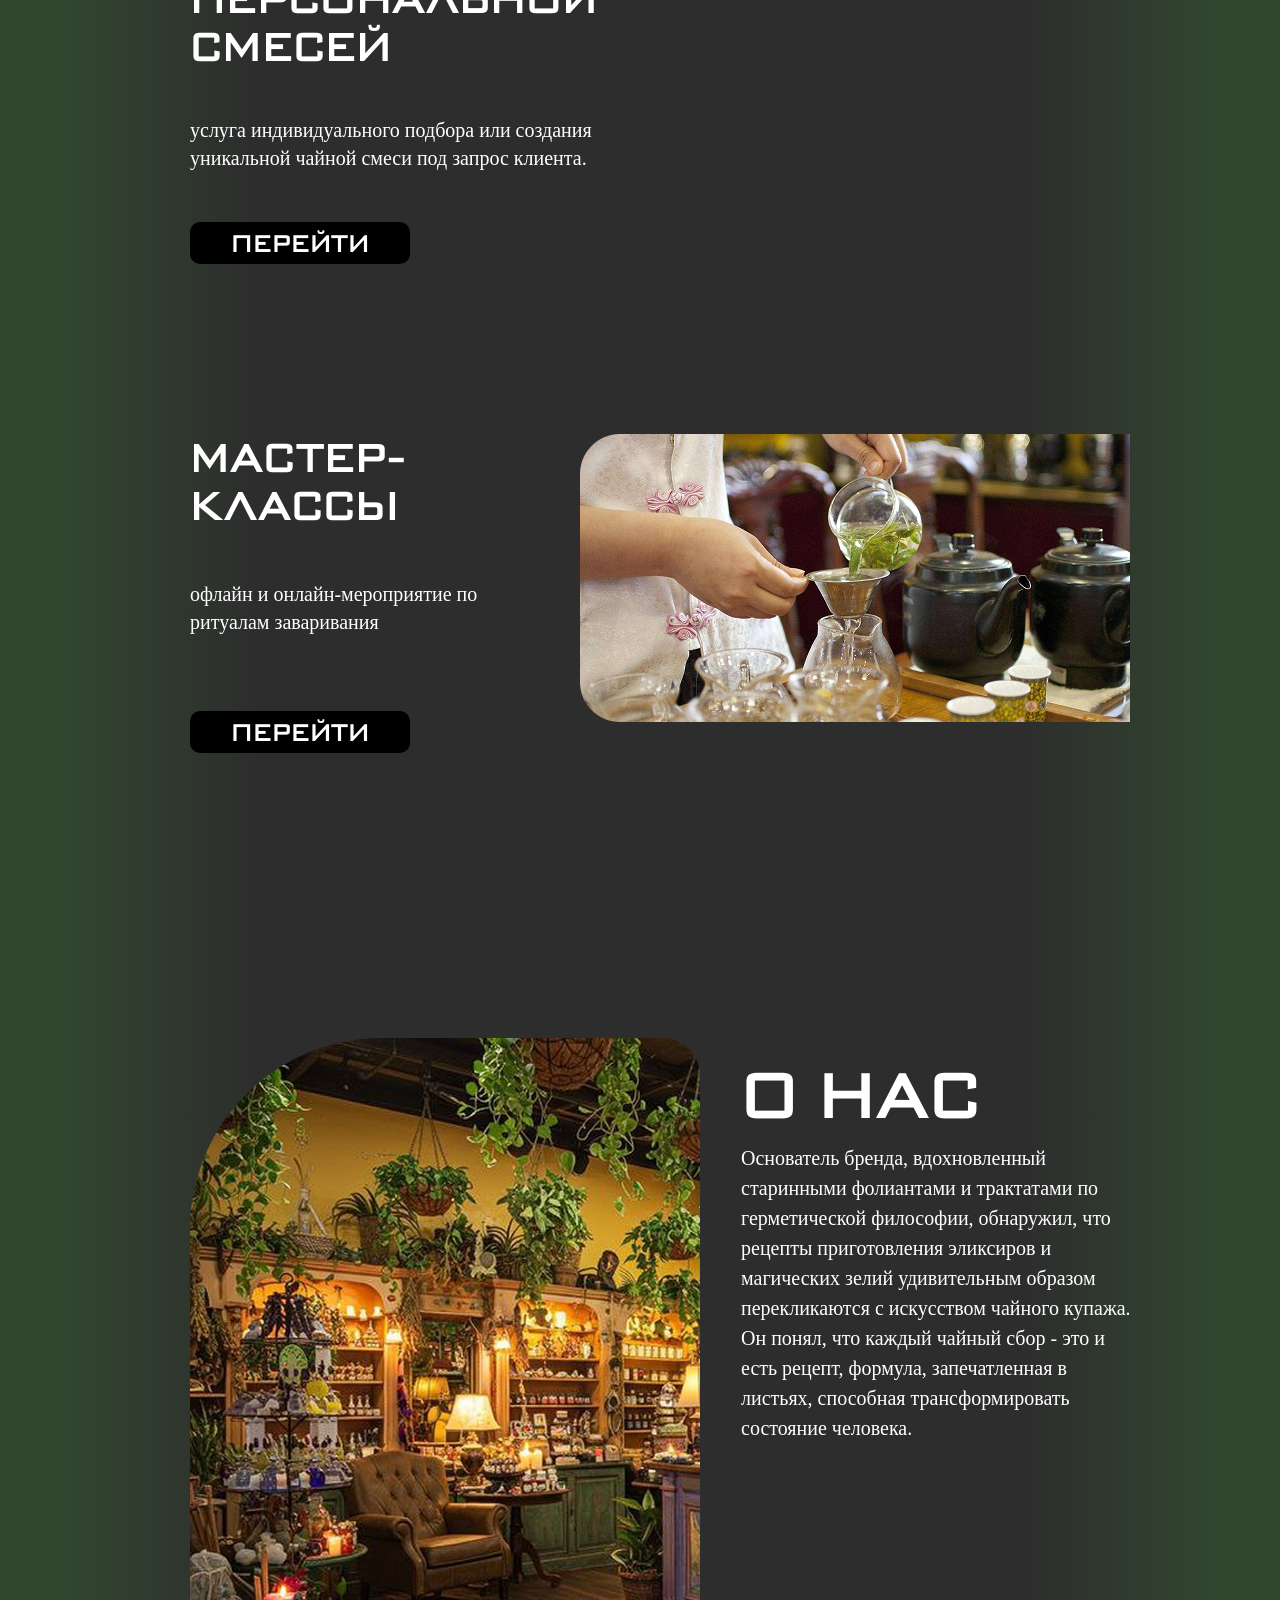
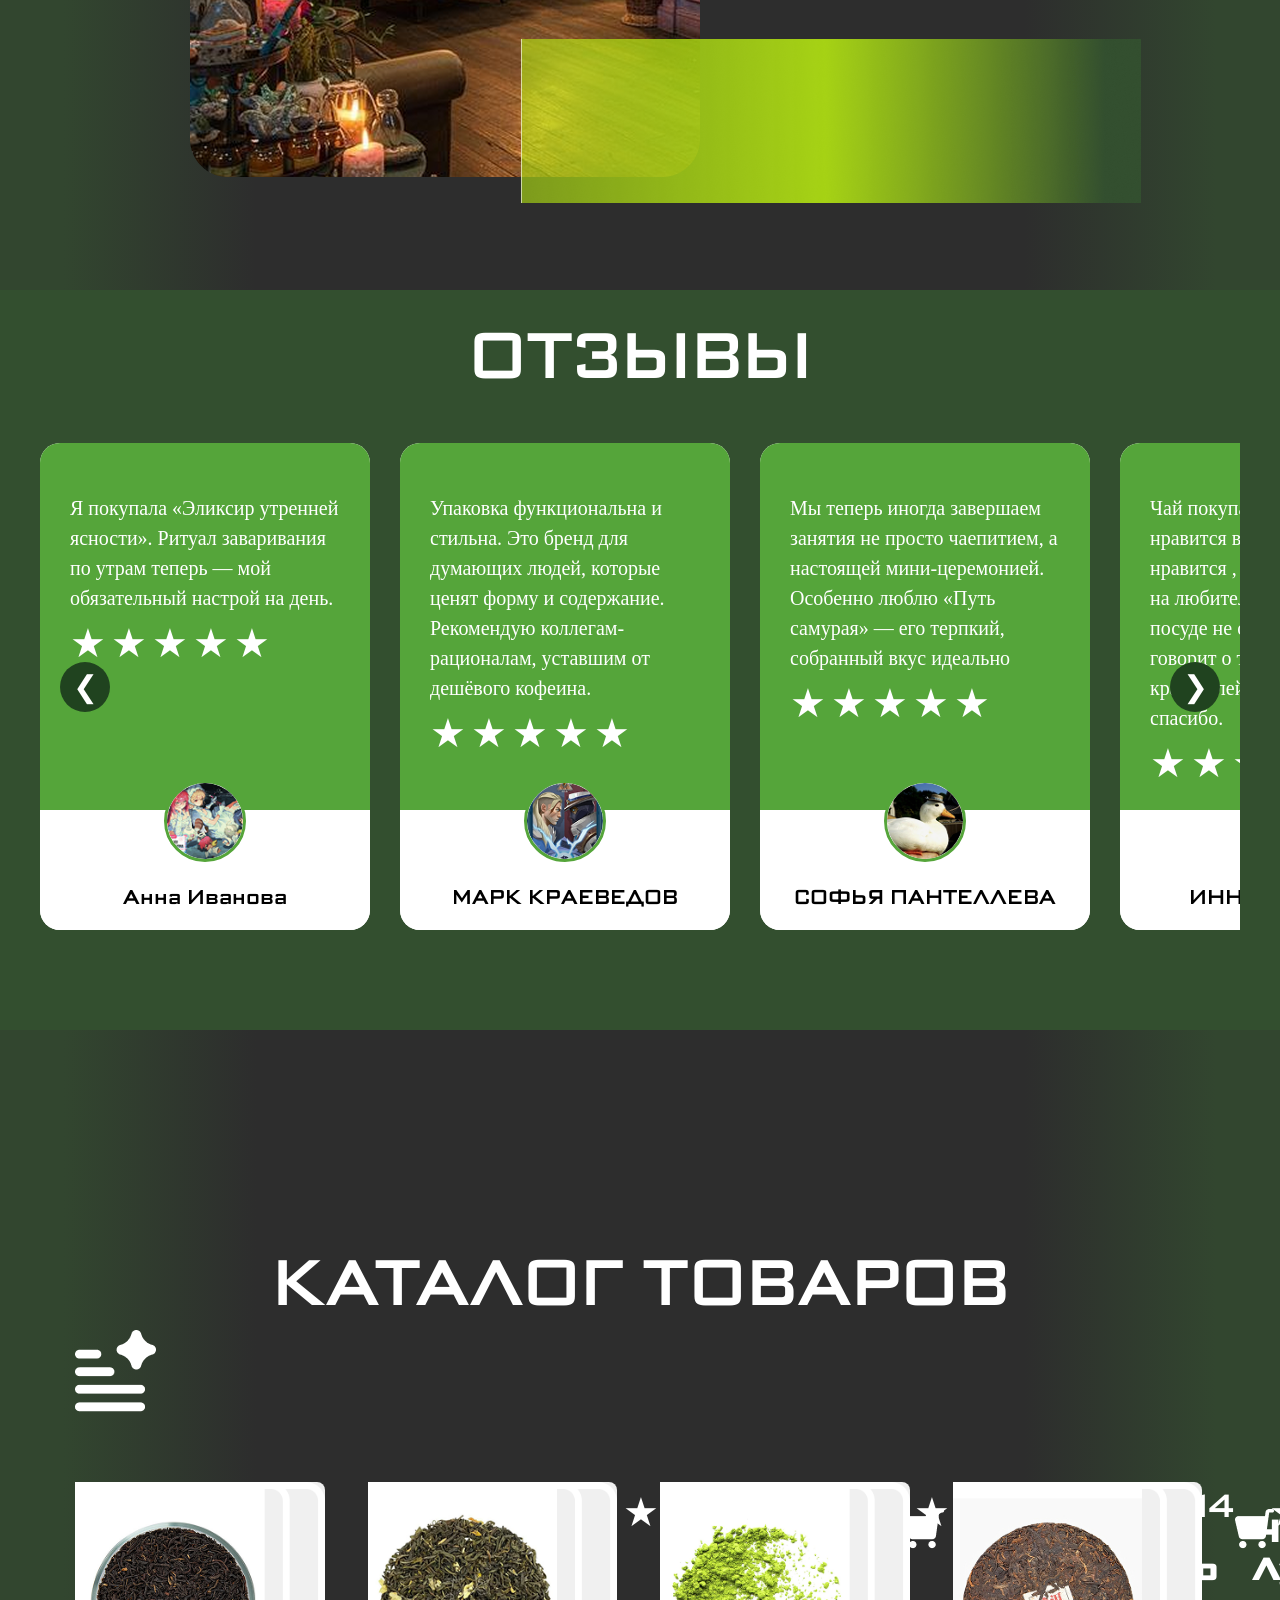
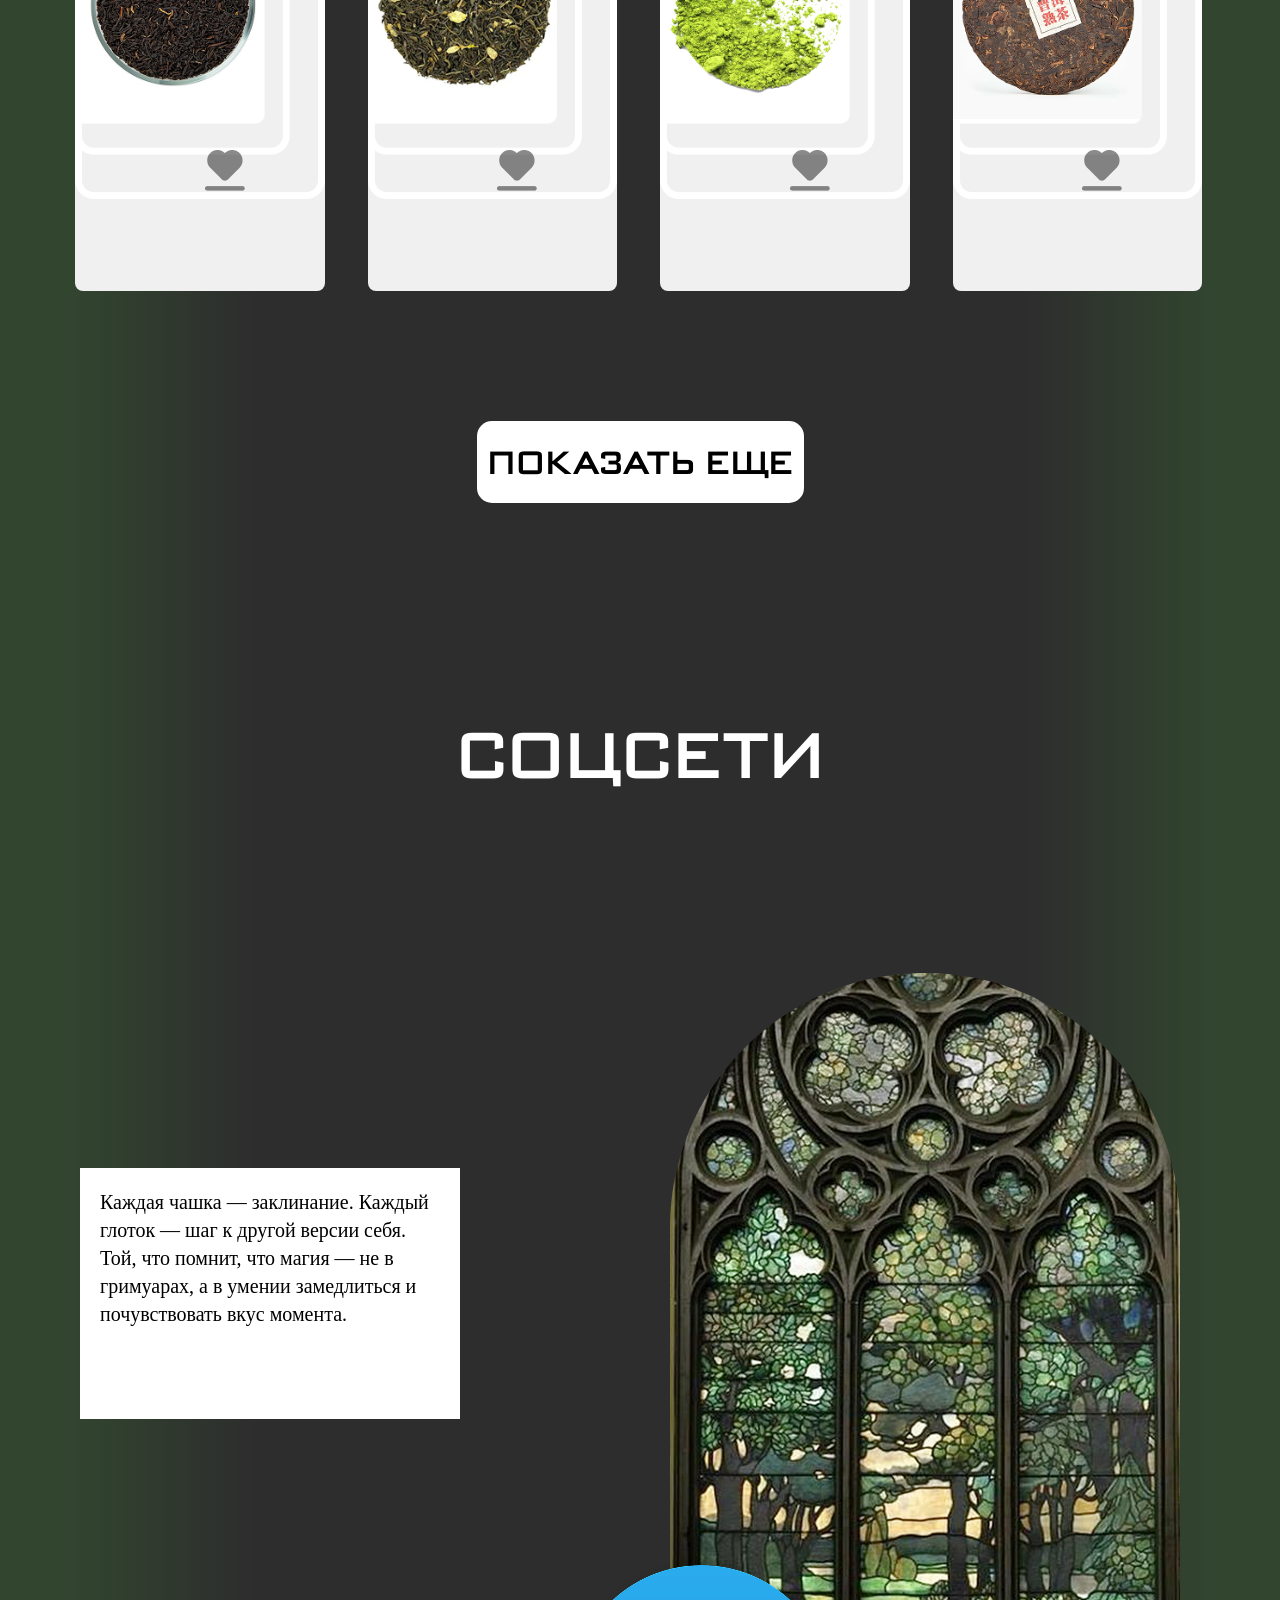
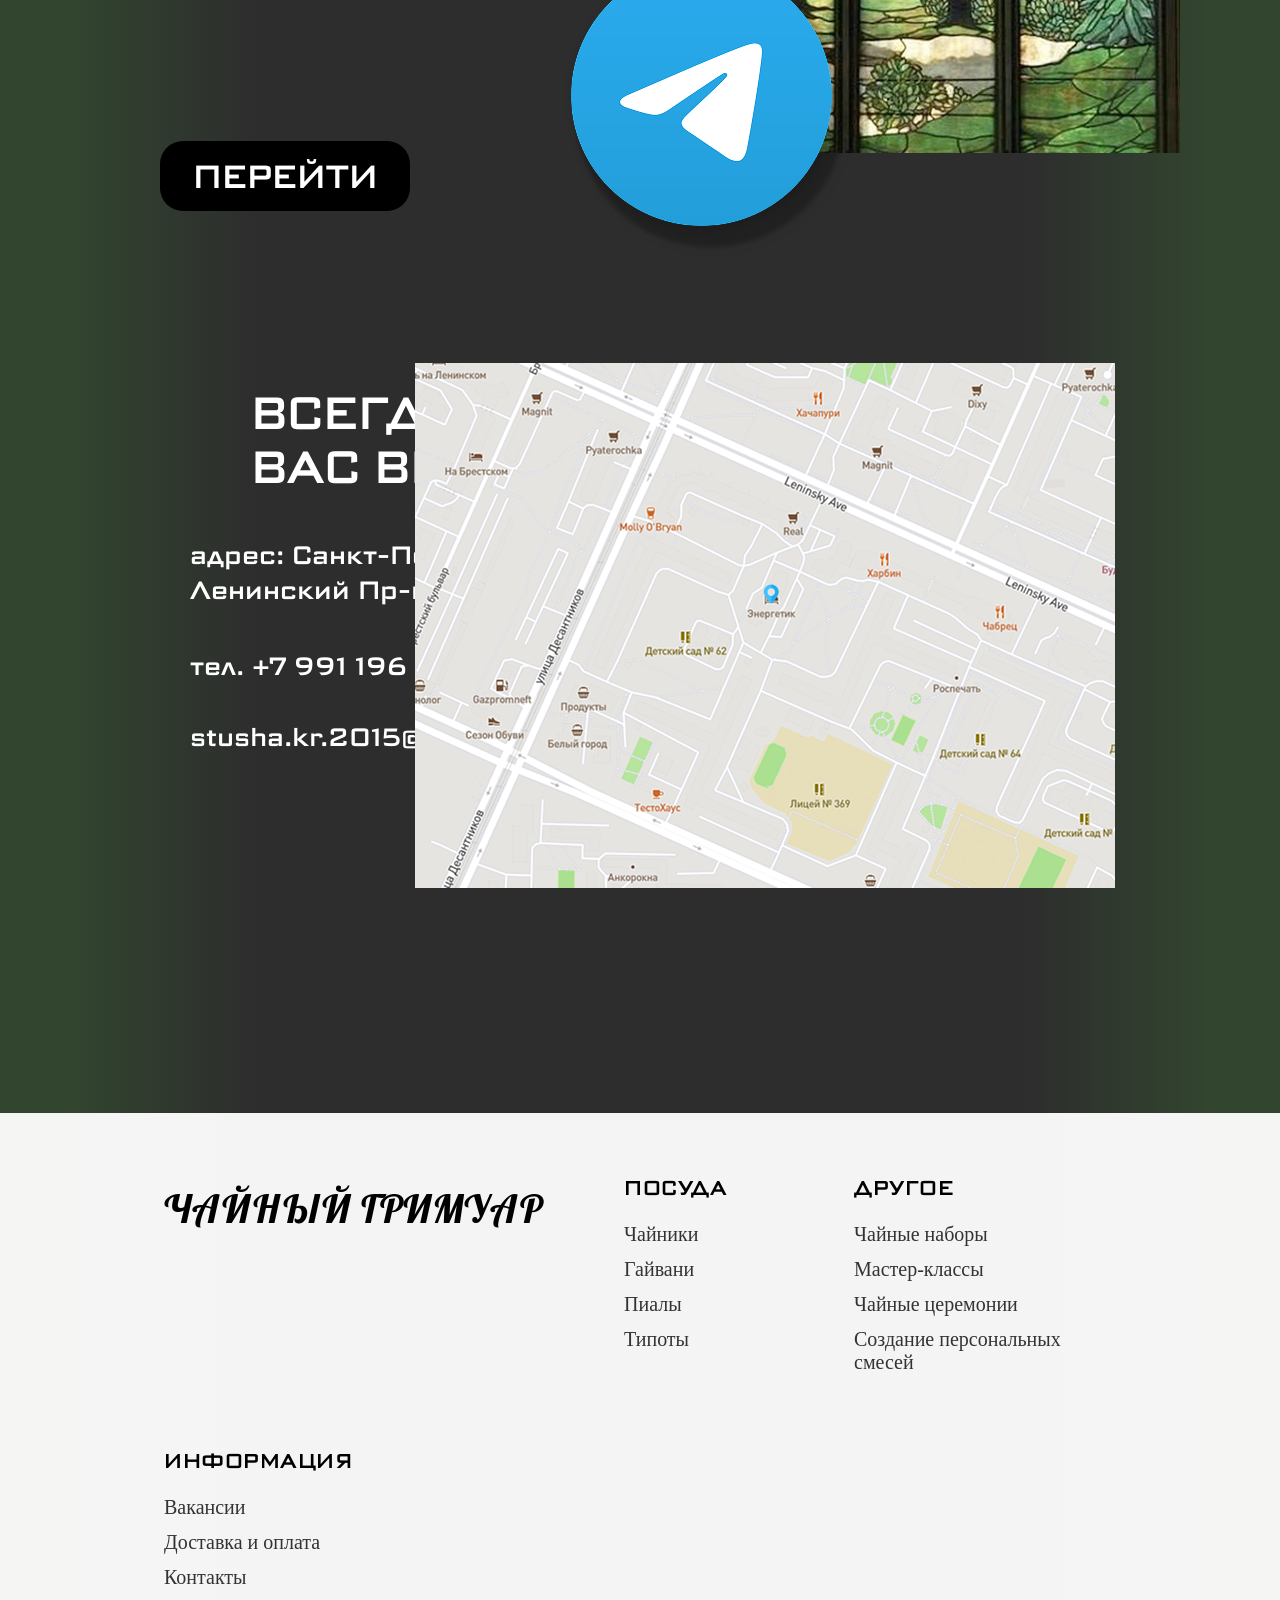
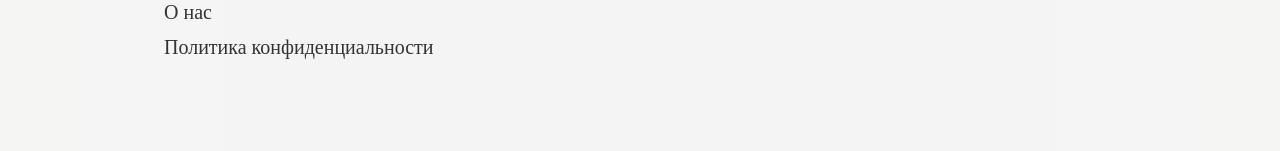
==== commit fb3d5f59: "Update index.html" ====
--- a/index.html
+++ b/index.html
@@ -196,7 +196,7 @@
                 <div class="review-card">
                     <div class="review-green-part">
                         <div class="review-text">
-                            ОЧай покупаю для дочки ей нравится вкус и аромат нравится , я его пью редко, чай на любителей, следов на посуде не оставляет,что говорит о том что нет красителей, с бонусами спасибо.
+                            Чай покупаю для дочки ей нравится вкус и аромат нравится , я его пью редко, чай на любителей, следов на посуде не оставляет,что говорит о том что нет красителей, с бонусами спасибо.
                         </div>
                         <div class="stars">★★★★★</div>
                     </div>
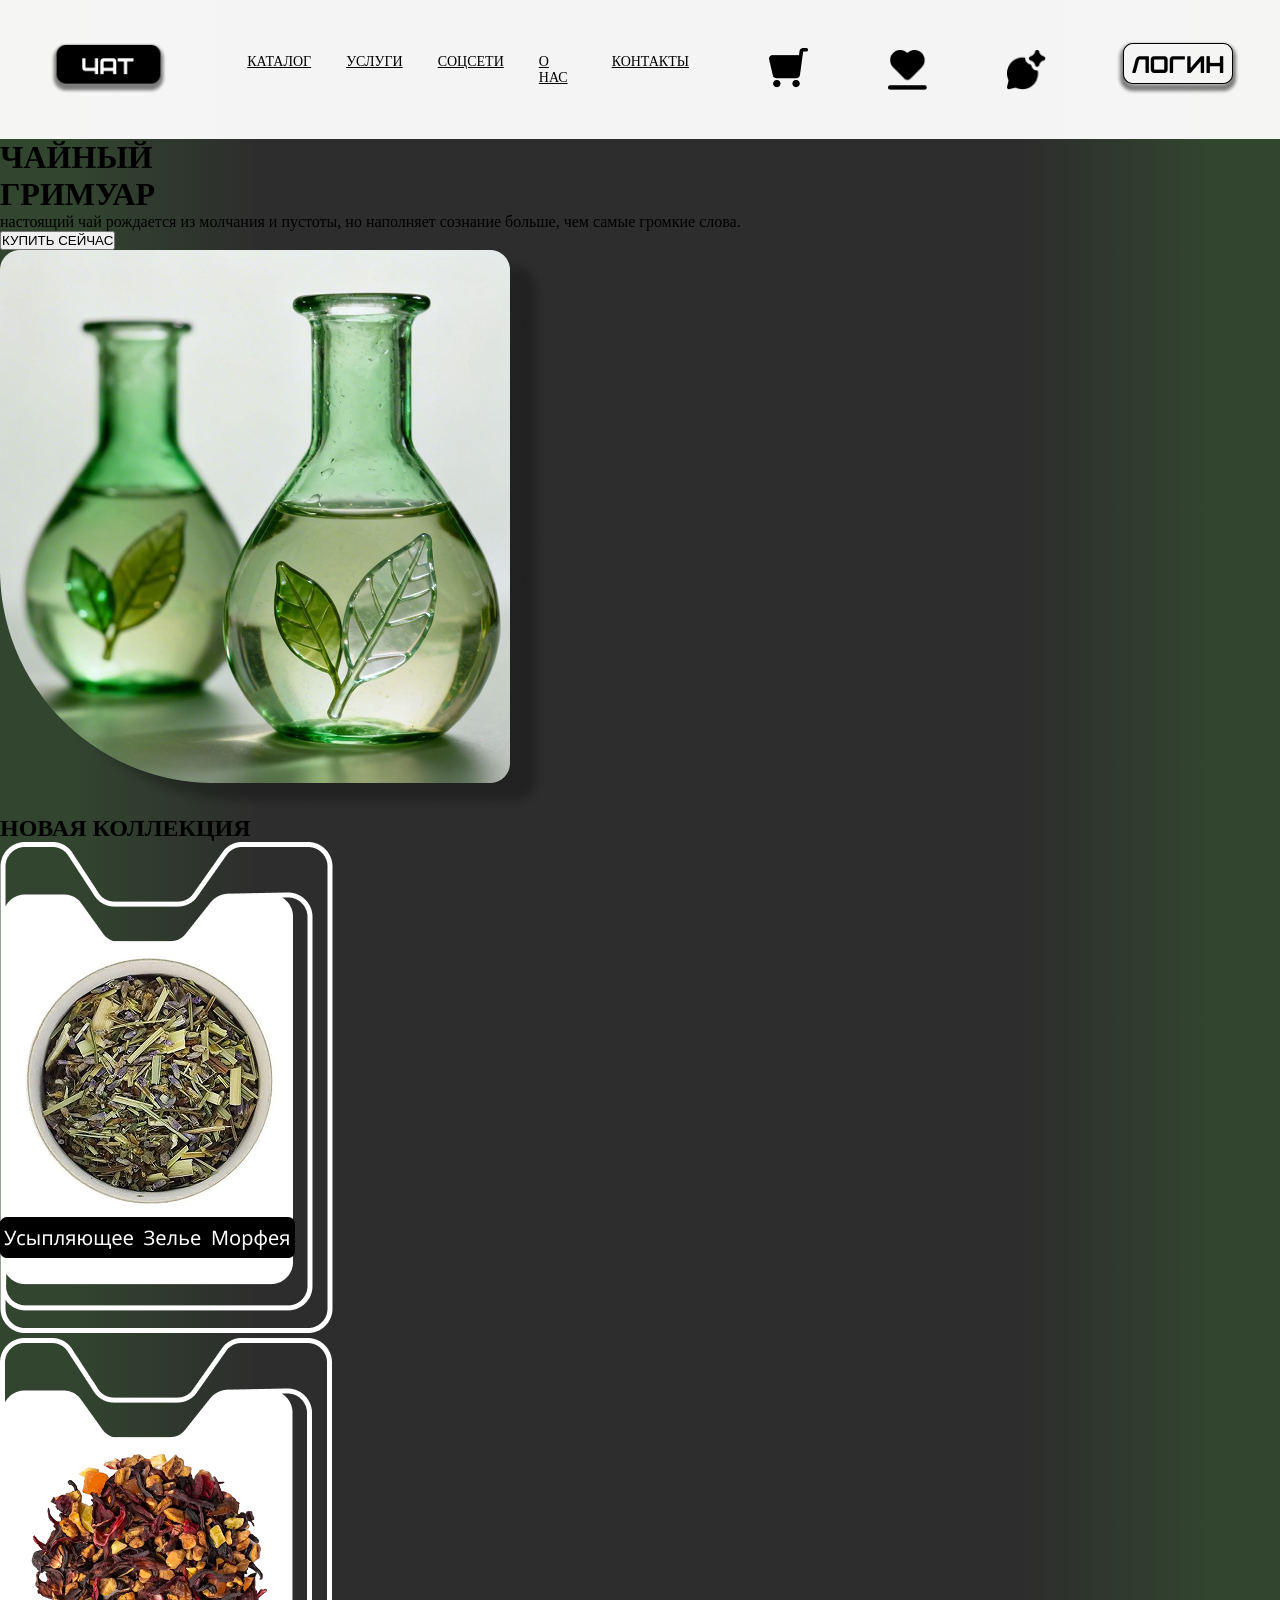
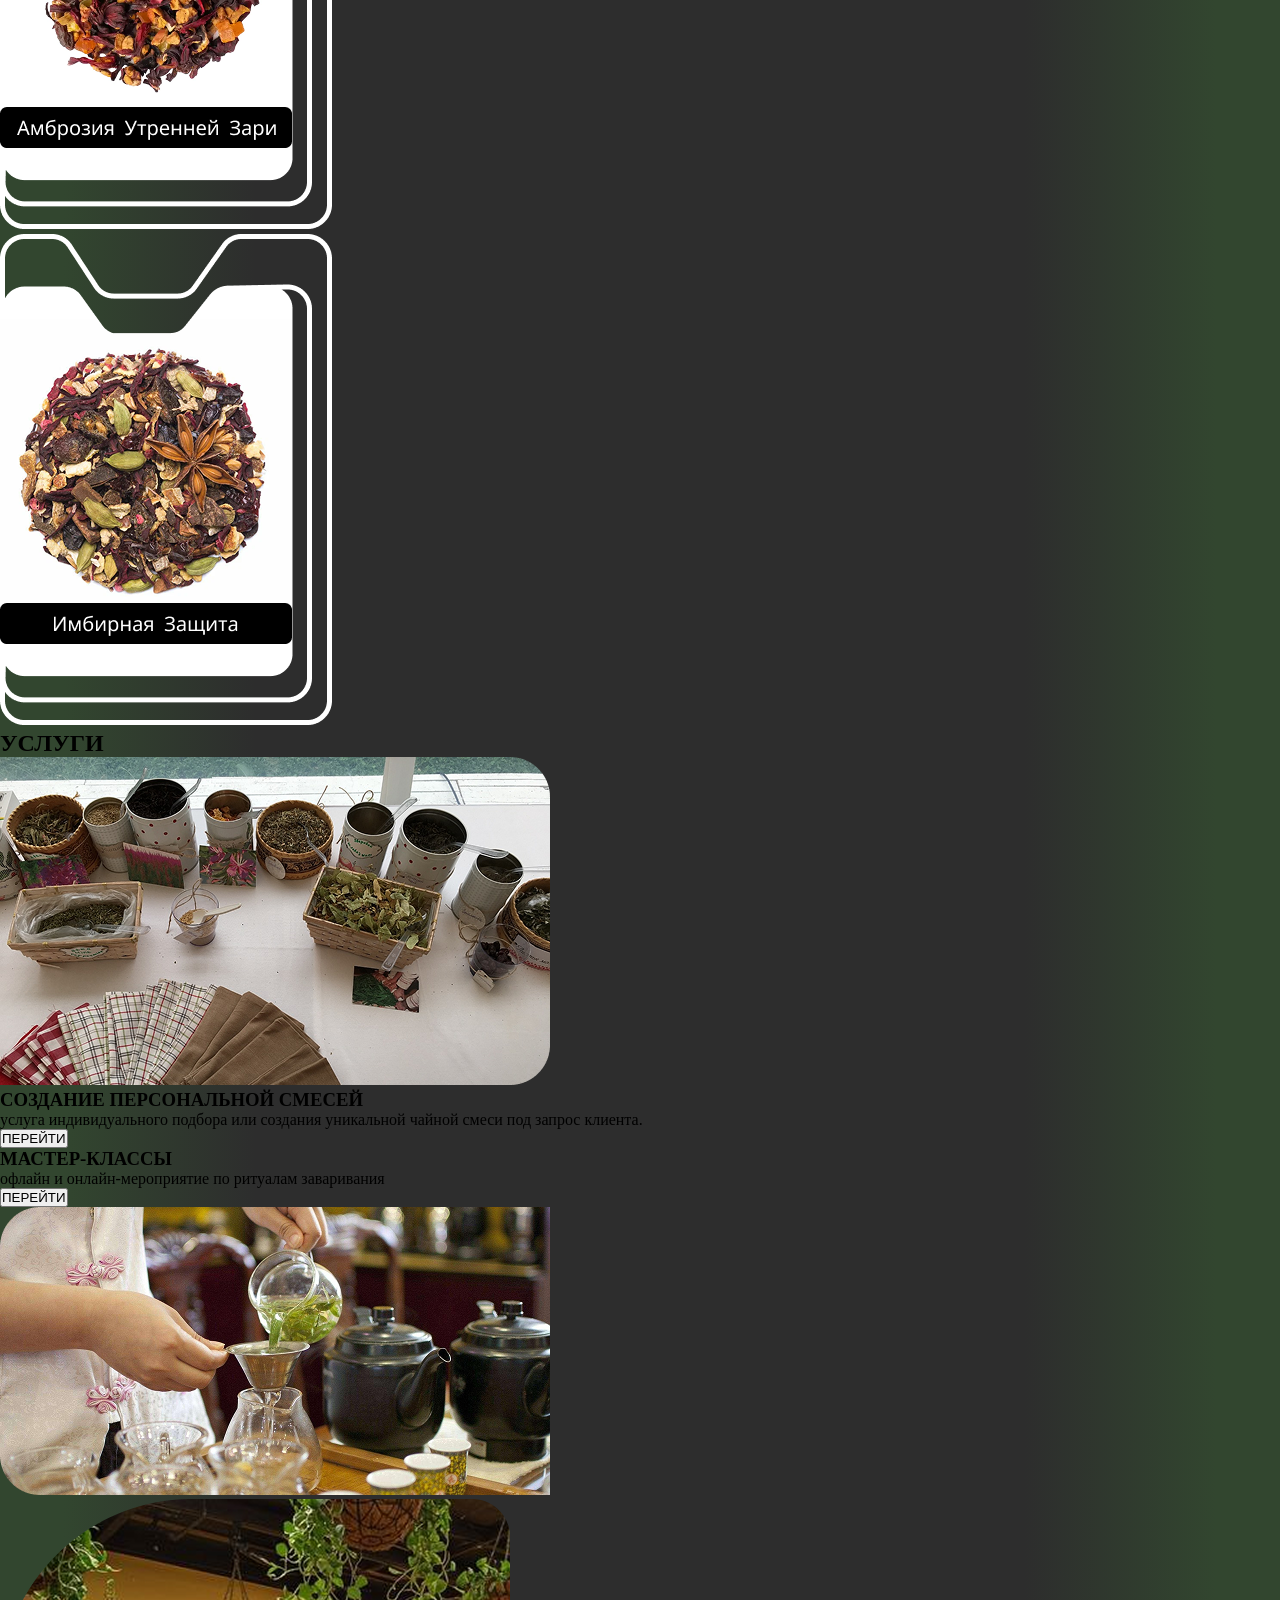
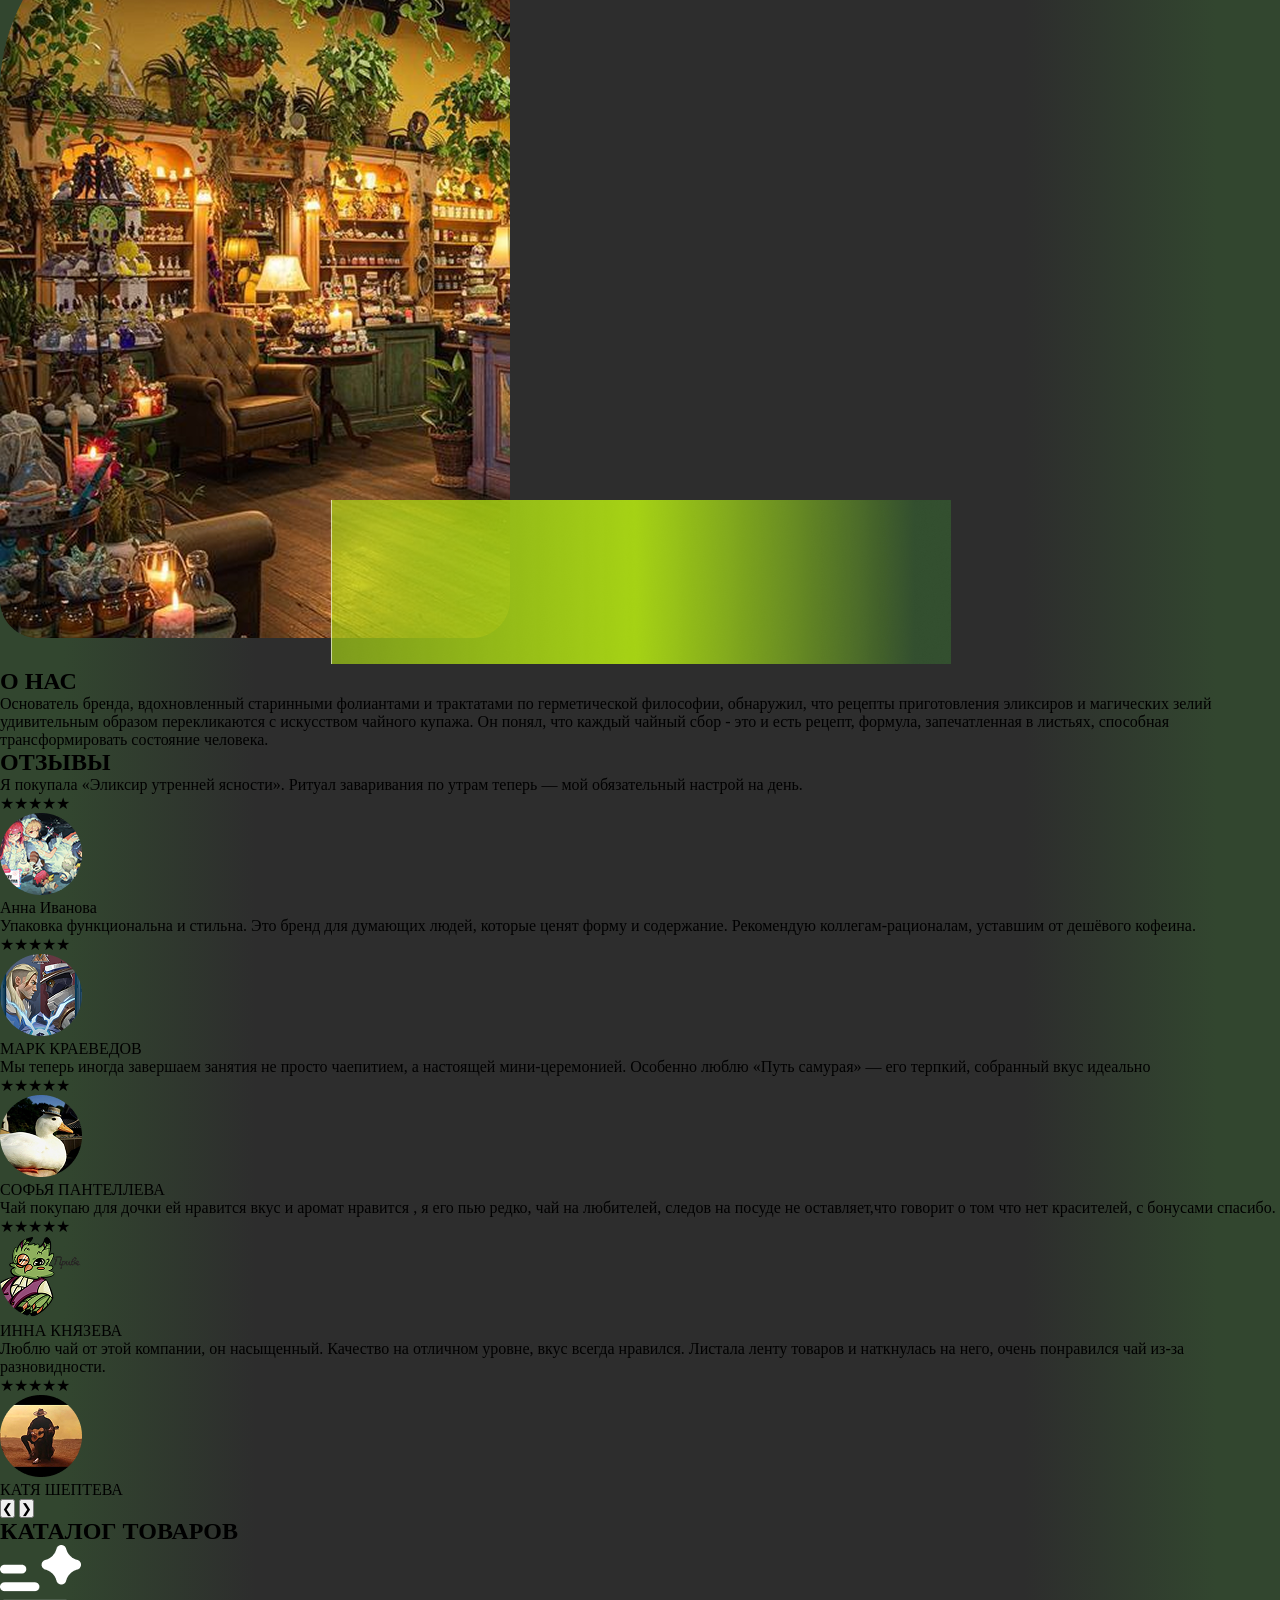
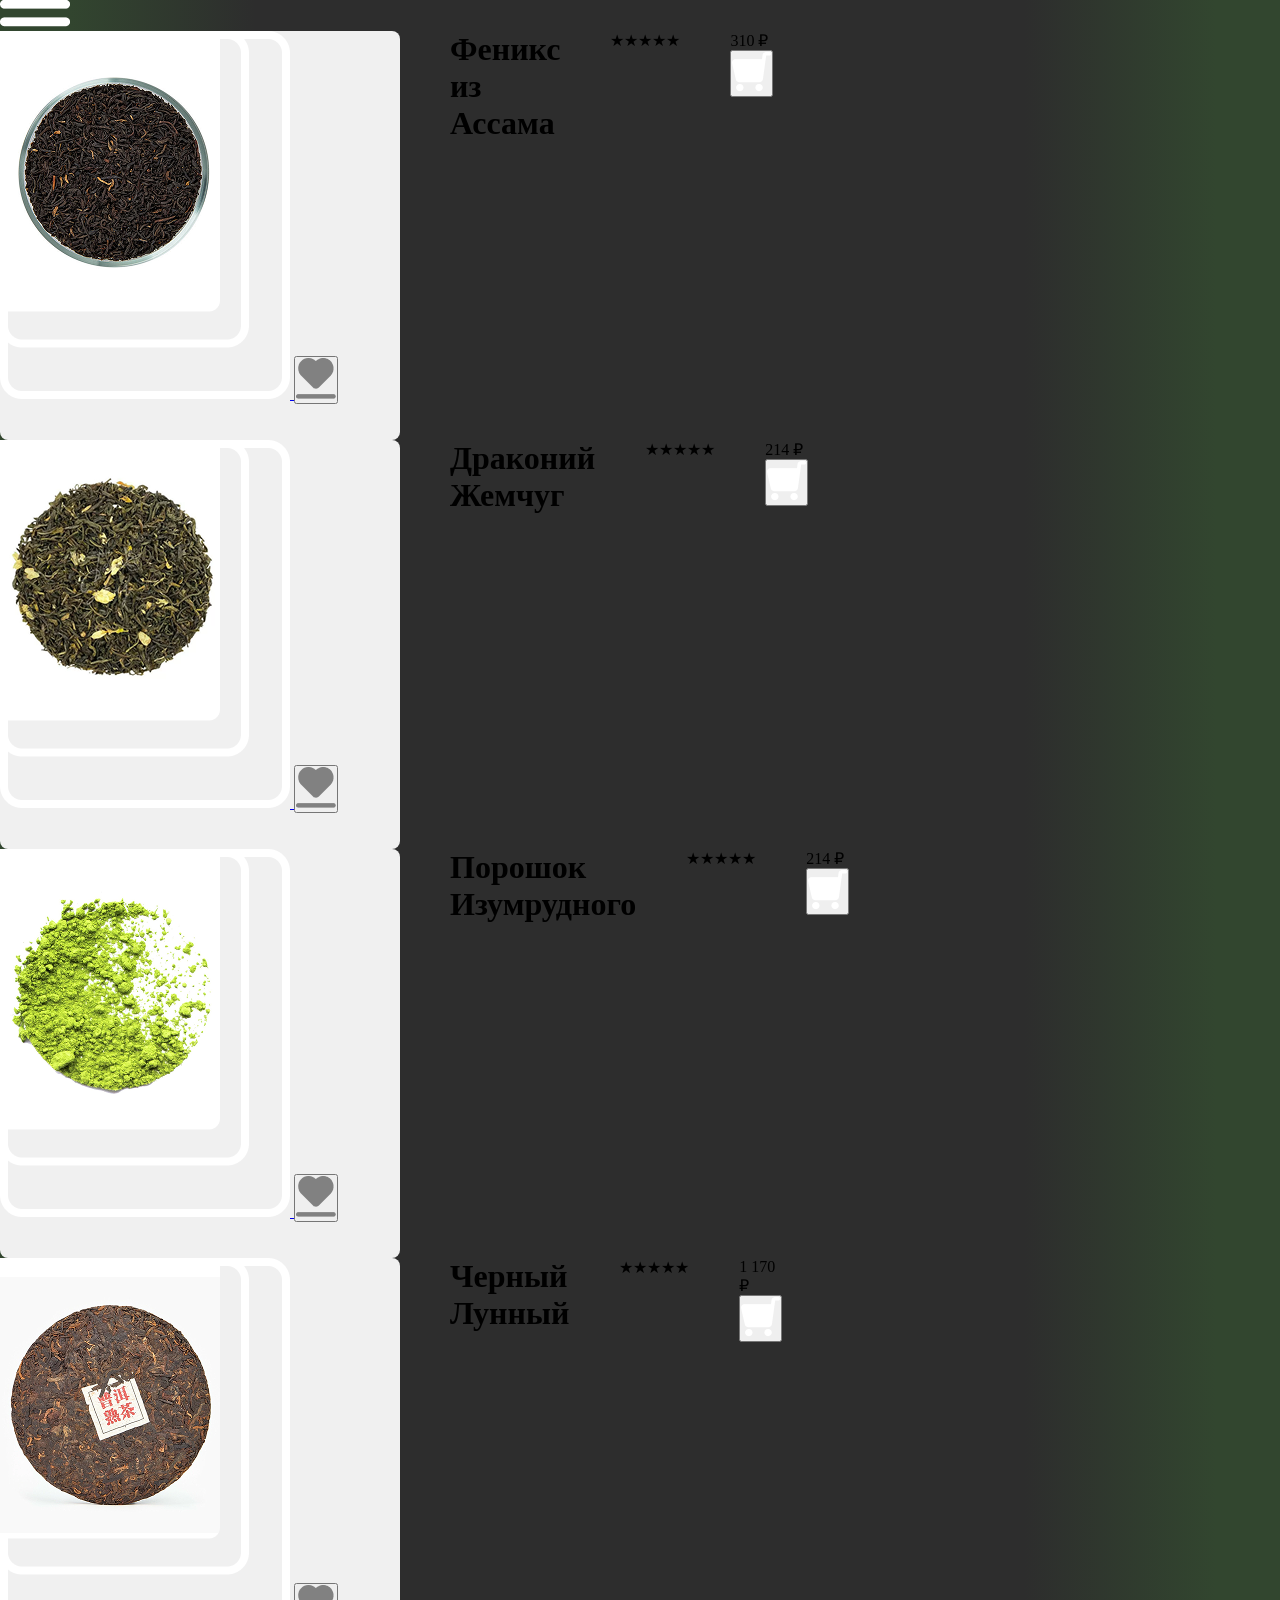
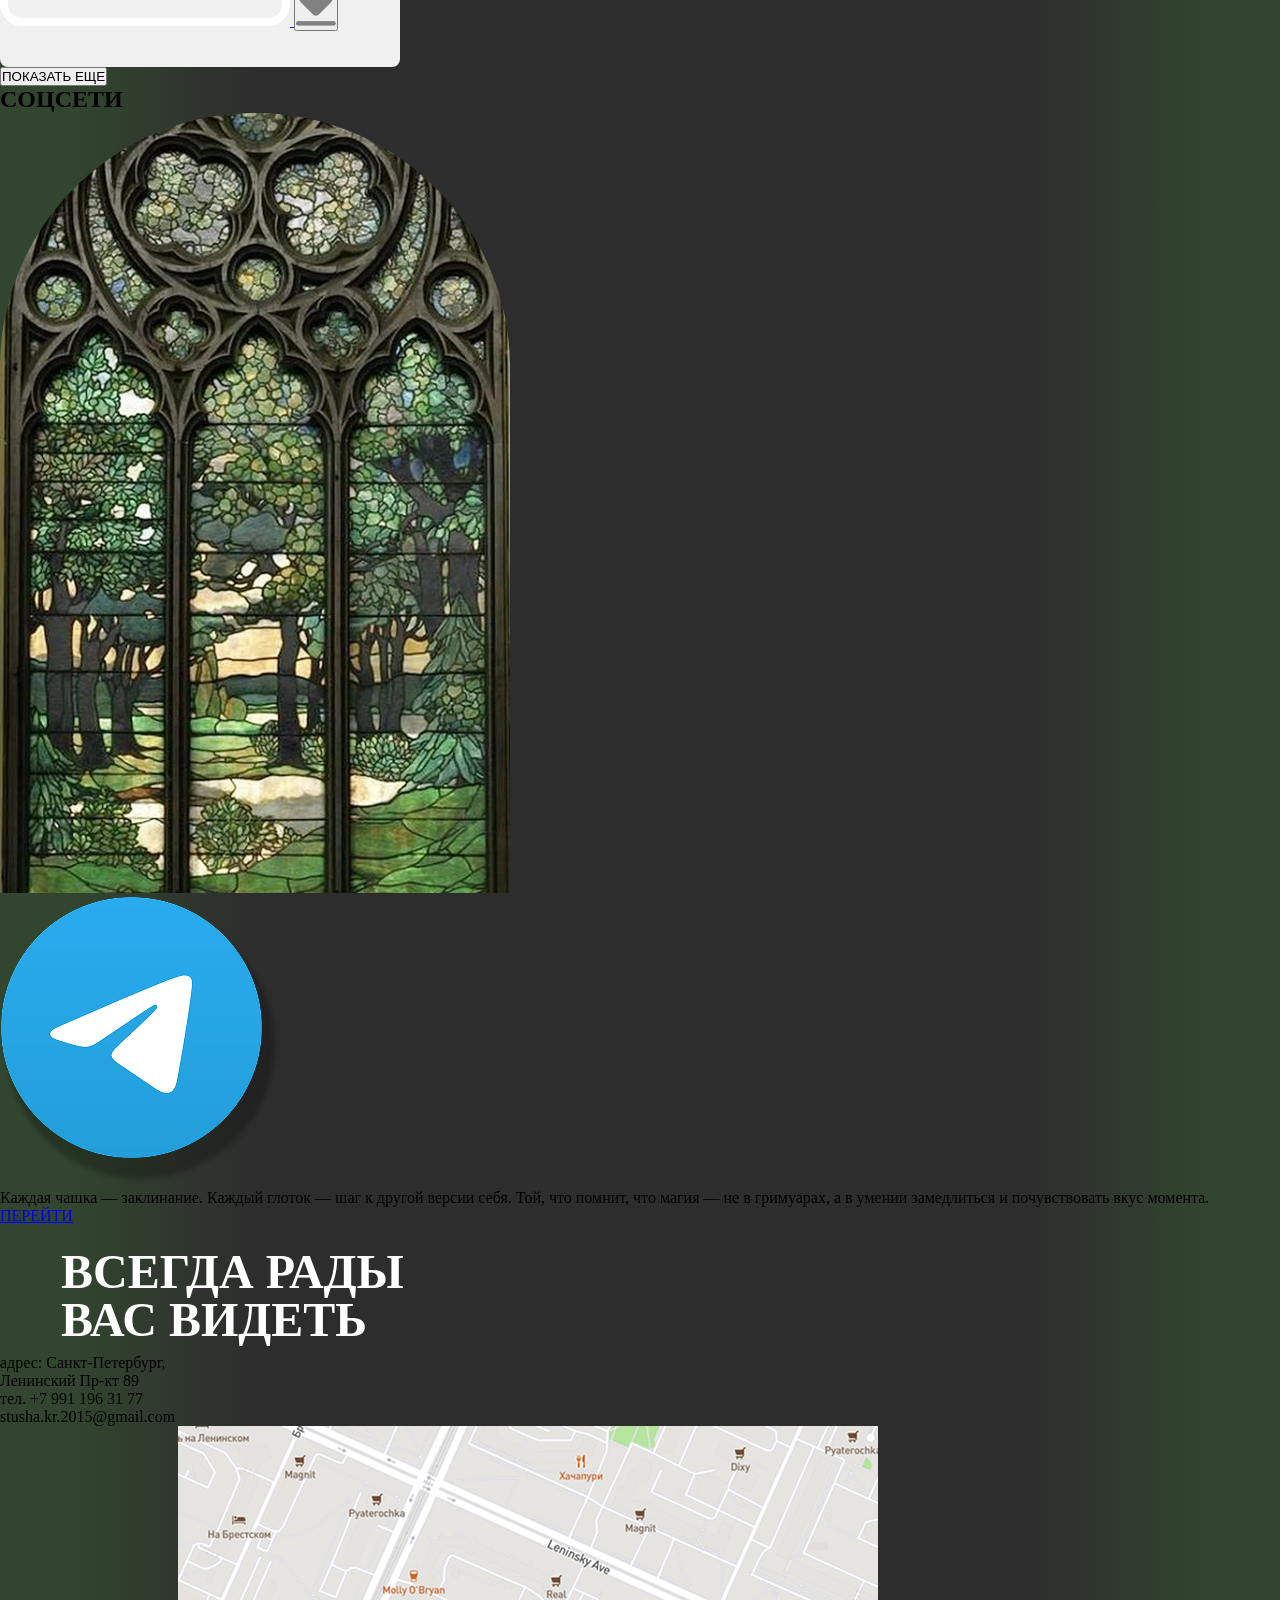
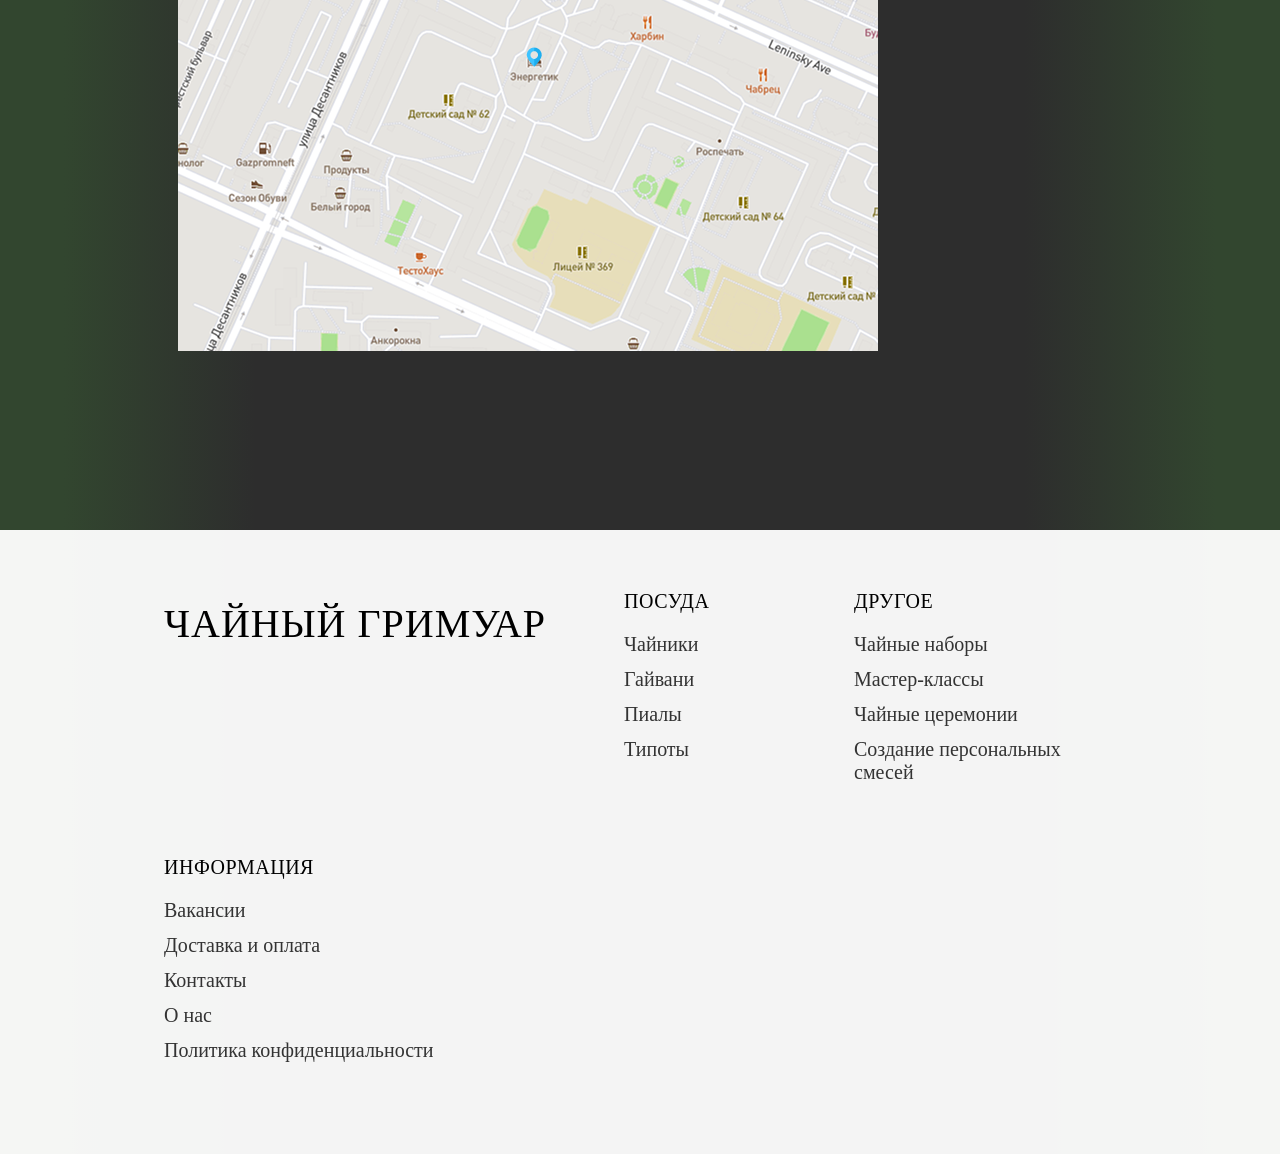
==== commit 0f17e121: "Update index.html" ====
--- a/index.html
+++ b/index.html
@@ -6,14 +6,6 @@
     <title>Чайный Гримуар | Настоящий чай</title>
     <link rel="stylesheet" href="styles/styleindex.css">
     <!-- Подключение шрифтов -->
-    <link href="https://fonts.cdnfonts.com/css/figma-hand" rel="stylesheet">
-    <link rel="stylesheet" href="styles/styles.css">
-    <link rel="preconnect" href="https://fonts.googleapis.com">
-<link rel="preconnect" href="https://fonts.gstatic.com" crossorigin>
-<link href="https://fonts.googleapis.com/css2?family=Lobster&display=swap" rel="stylesheet">
-    <link rel="preconnect" href="https://fonts.googleapis.com">
-<link rel="preconnect" href="https://fonts.gstatic.com" crossorigin>
-<link href="https://fonts.googleapis.com/css2?family=Science+Gothic:wght@100..900&display=swap" rel="stylesheet">
 </head>
 <body>
     <div class="container">
@@ -191,7 +183,7 @@
                         <div class="username">СОФЬЯ ПАНТЕЛЛЕВА</div>
                     </div>
                 </div>
-
+                
                 <!-- Карточка отзыва 4 -->
                 <div class="review-card">
                     <div class="review-green-part">
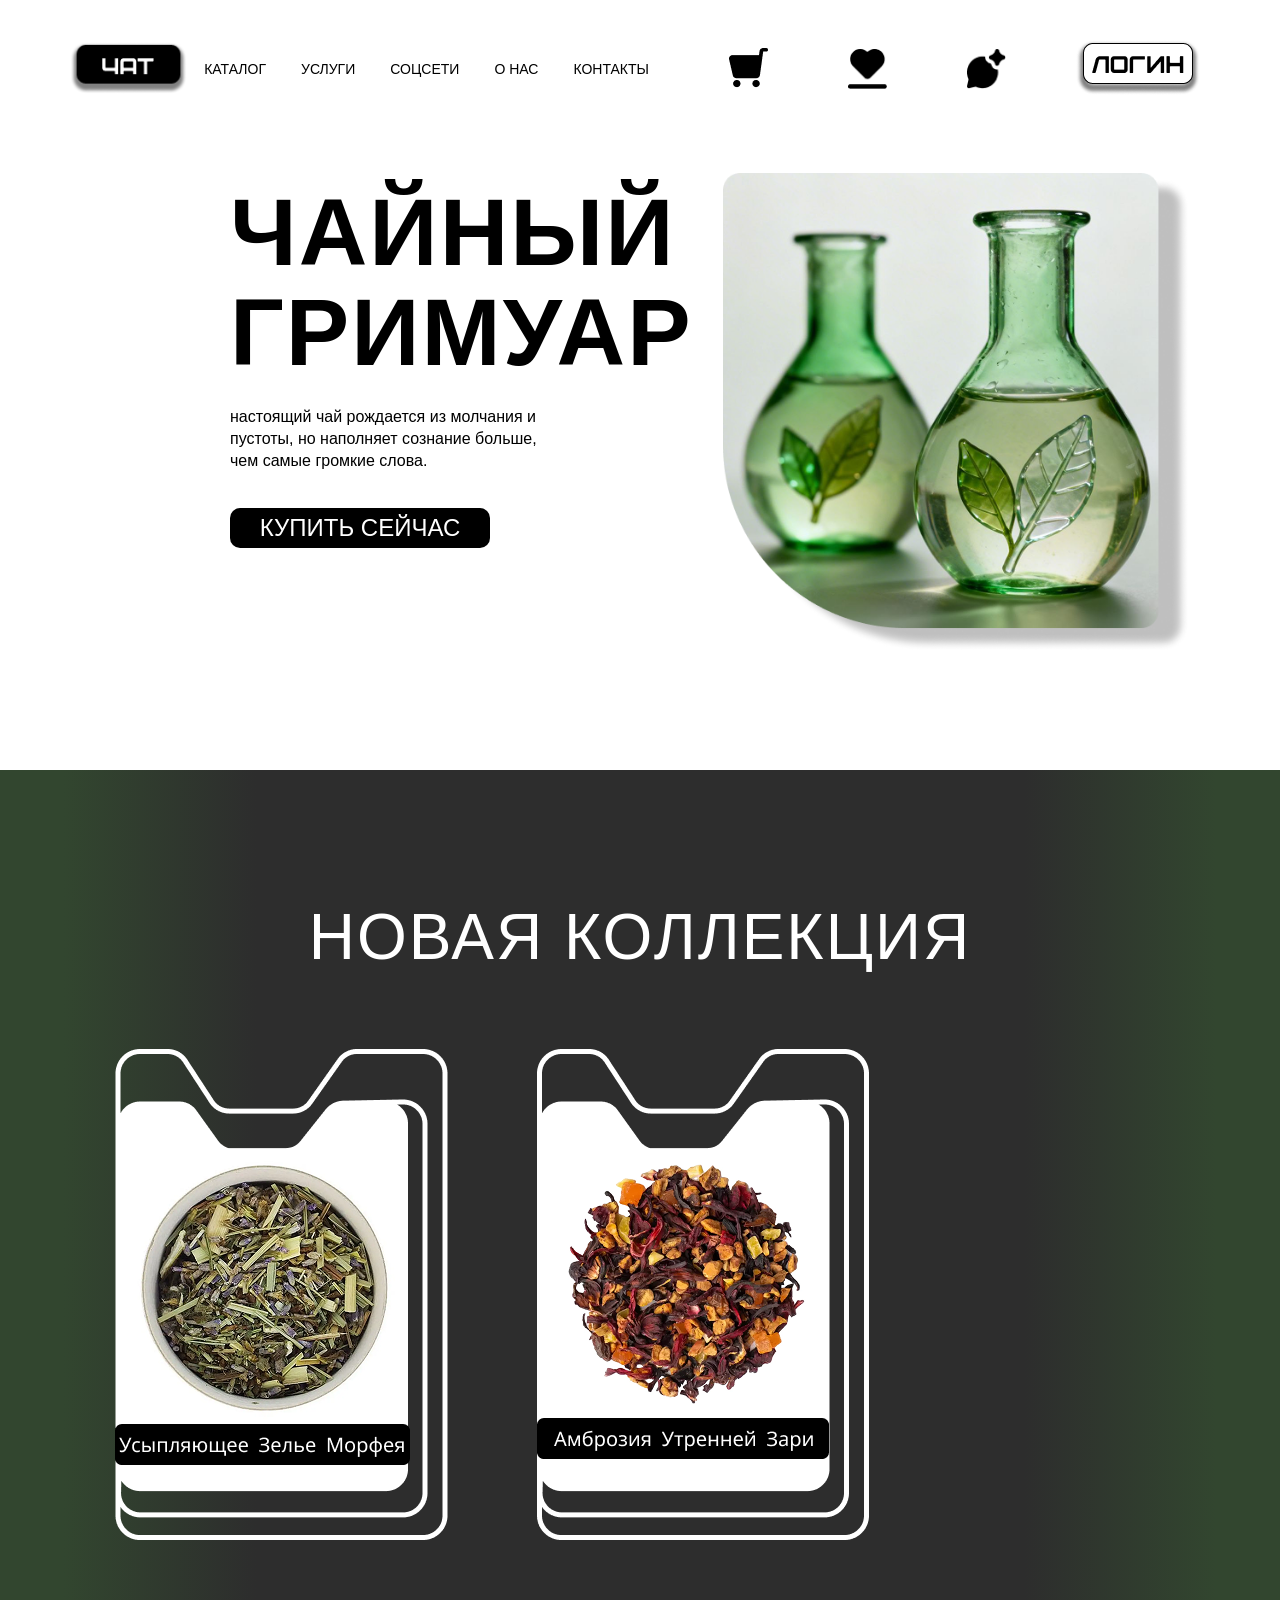
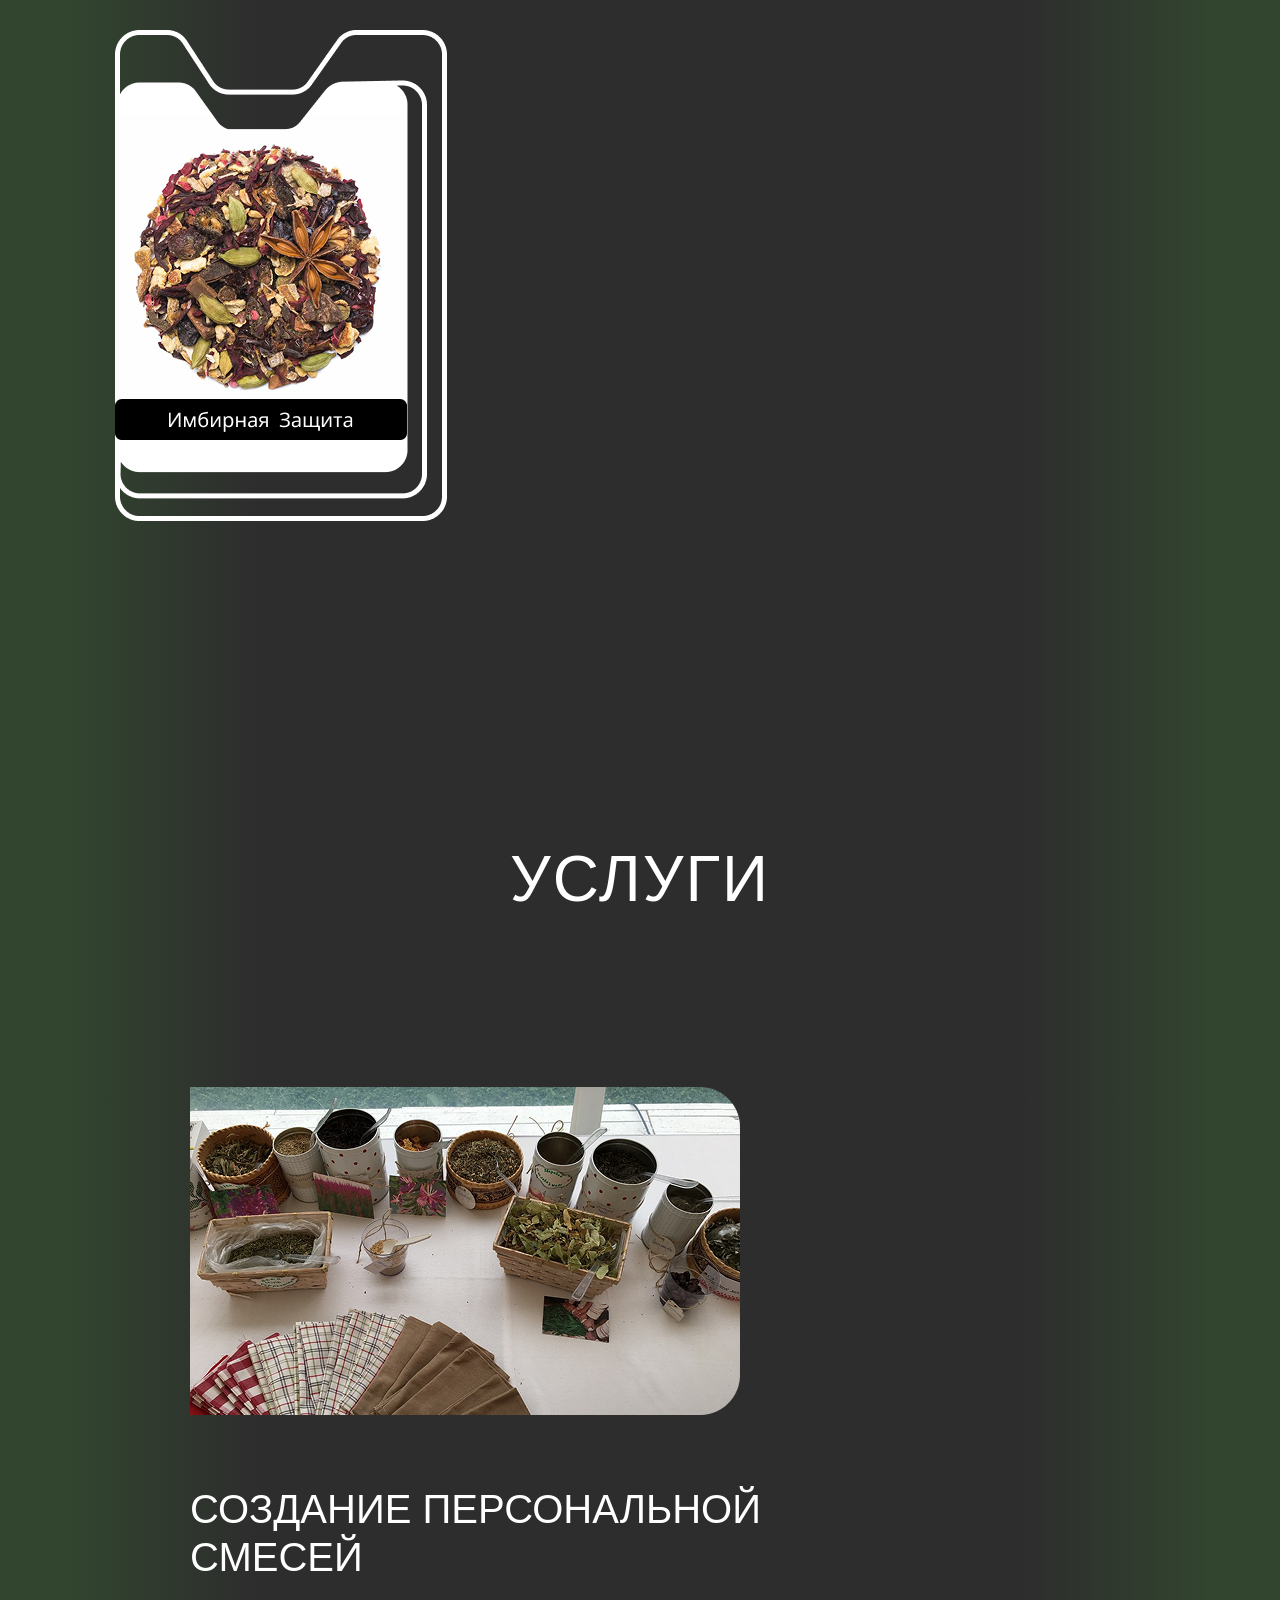
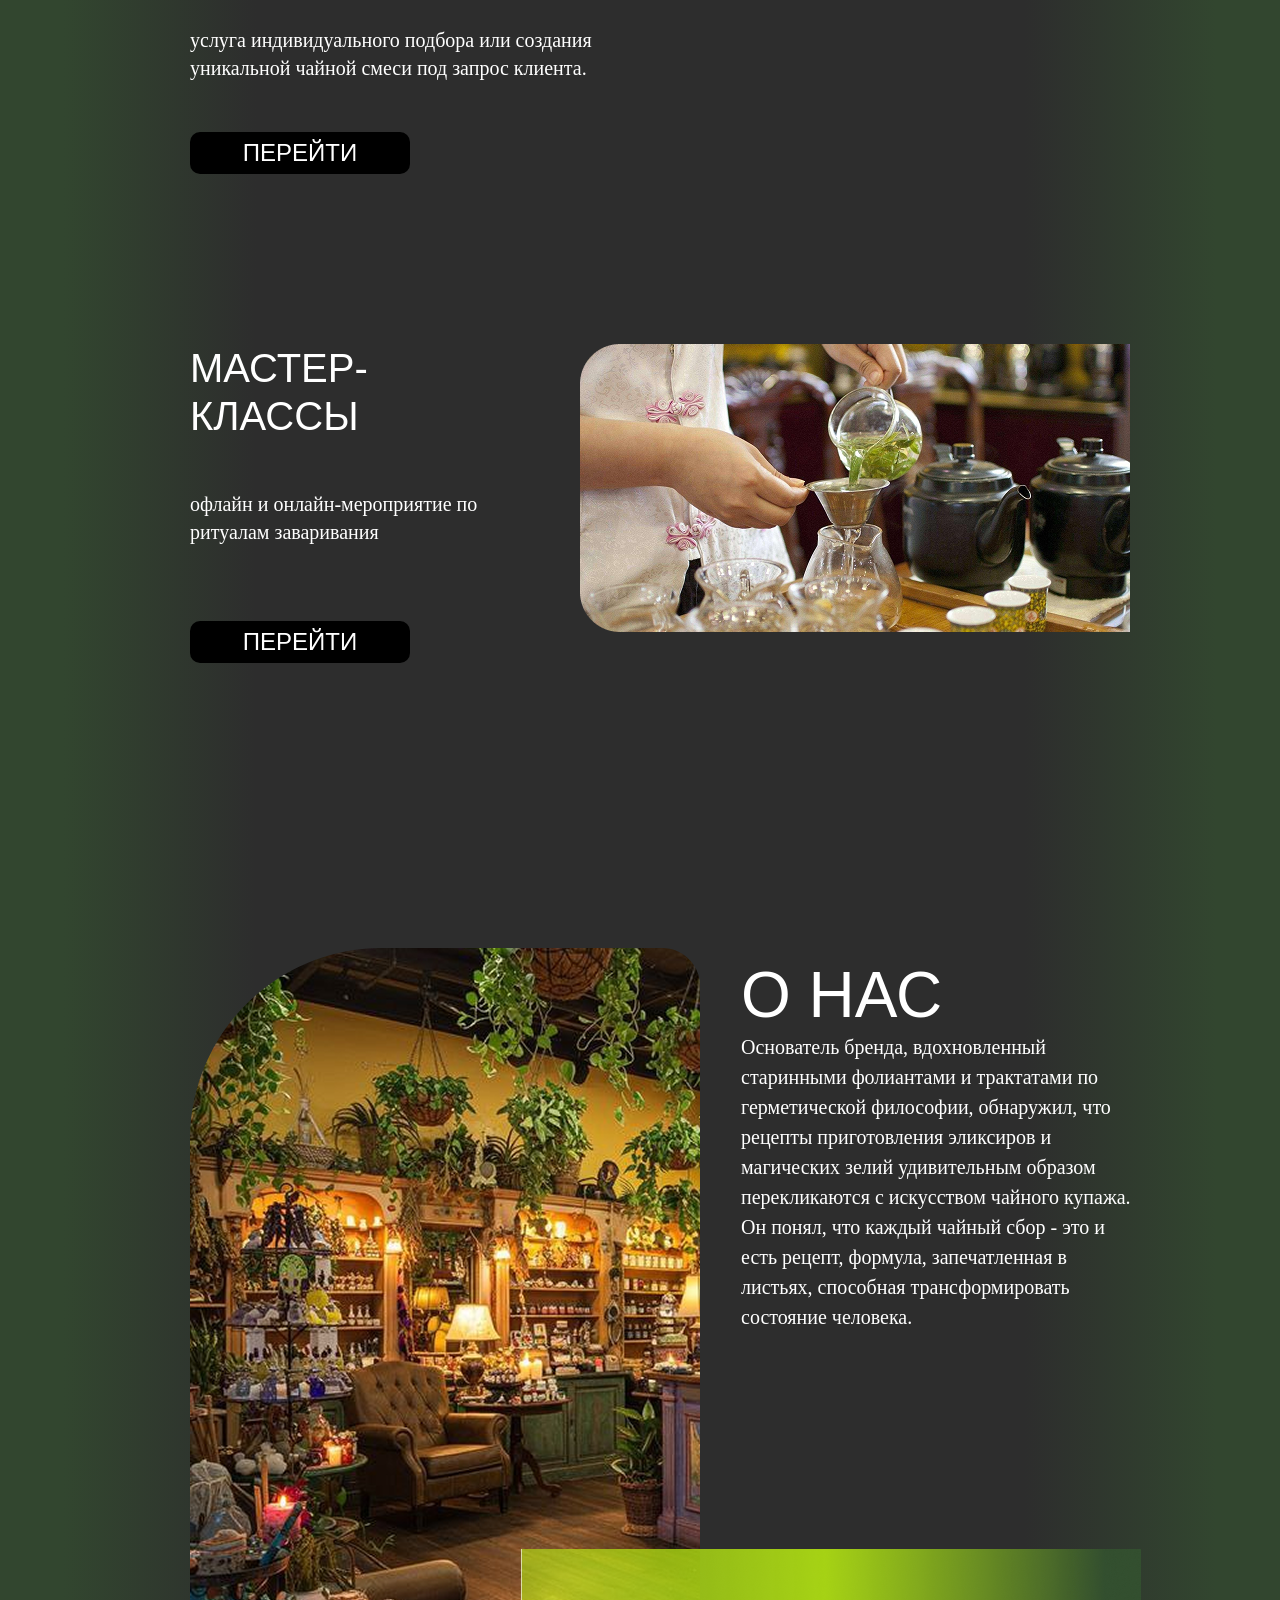
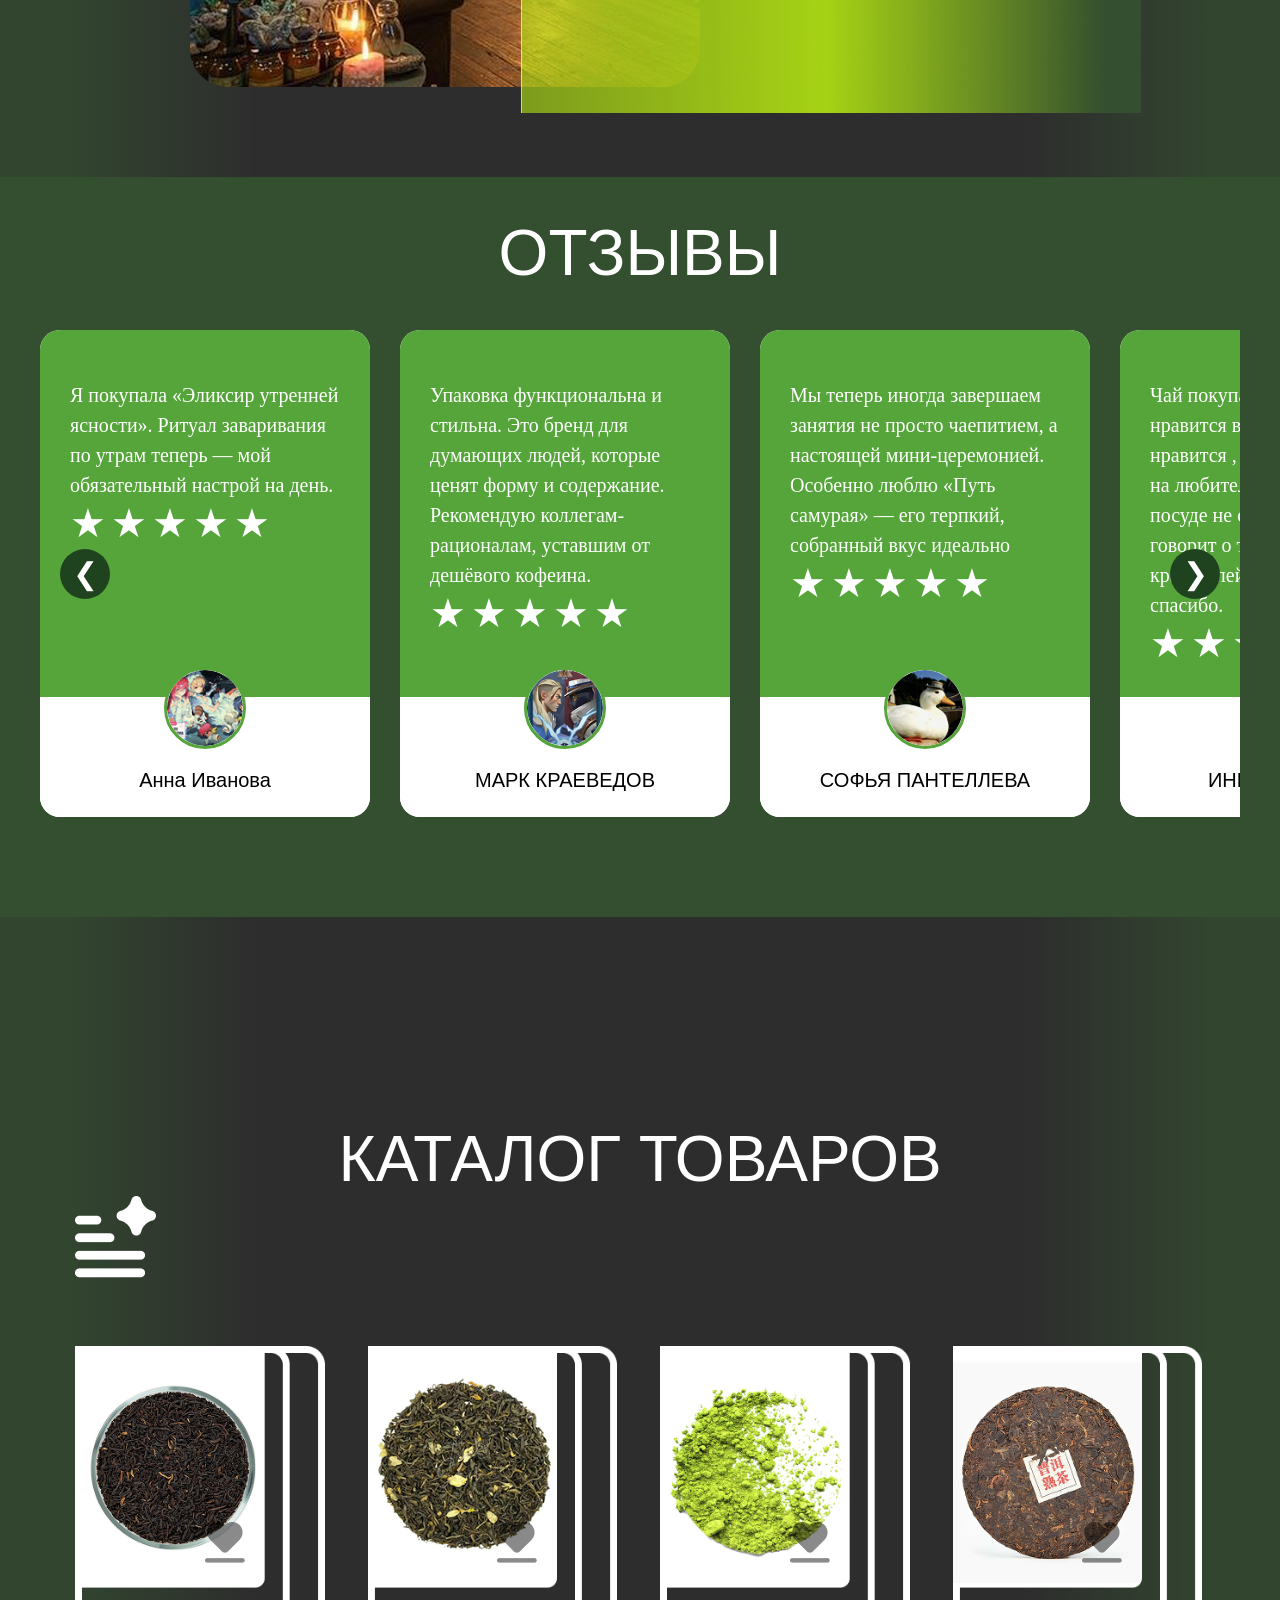
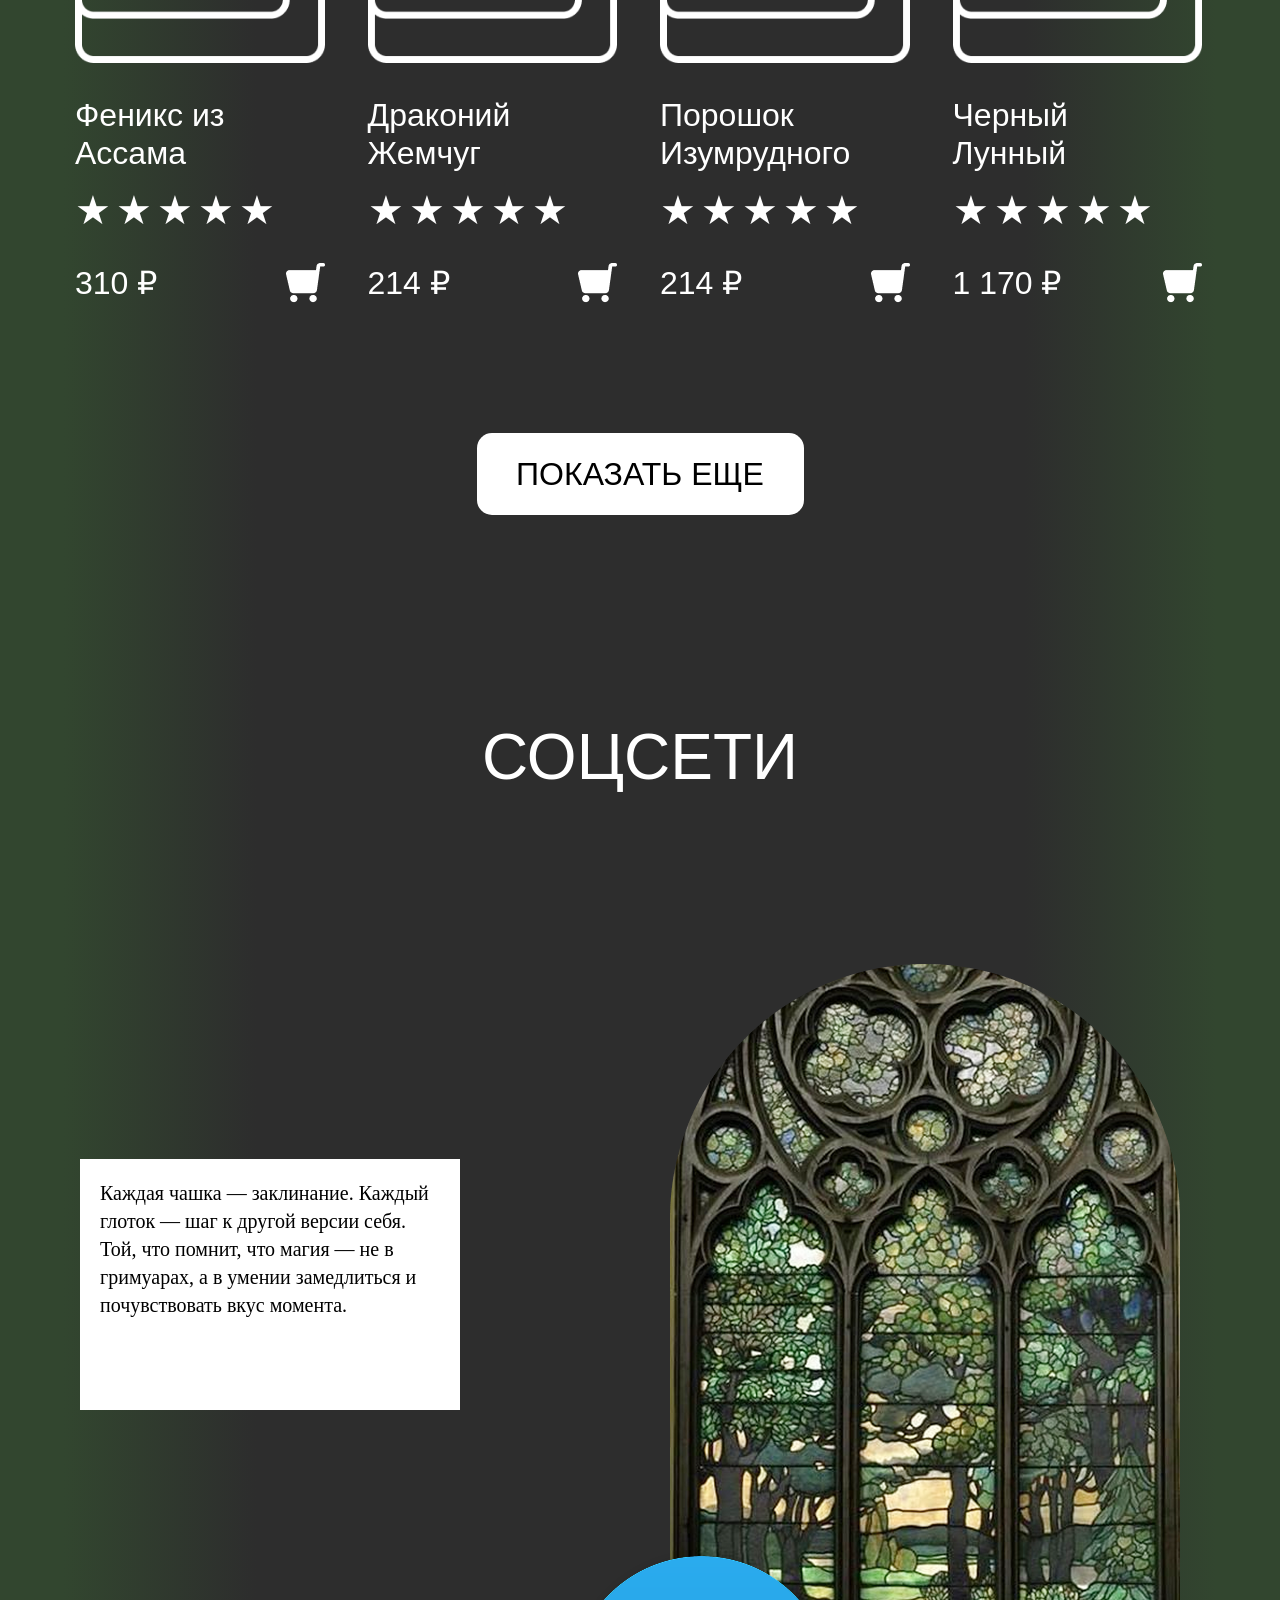
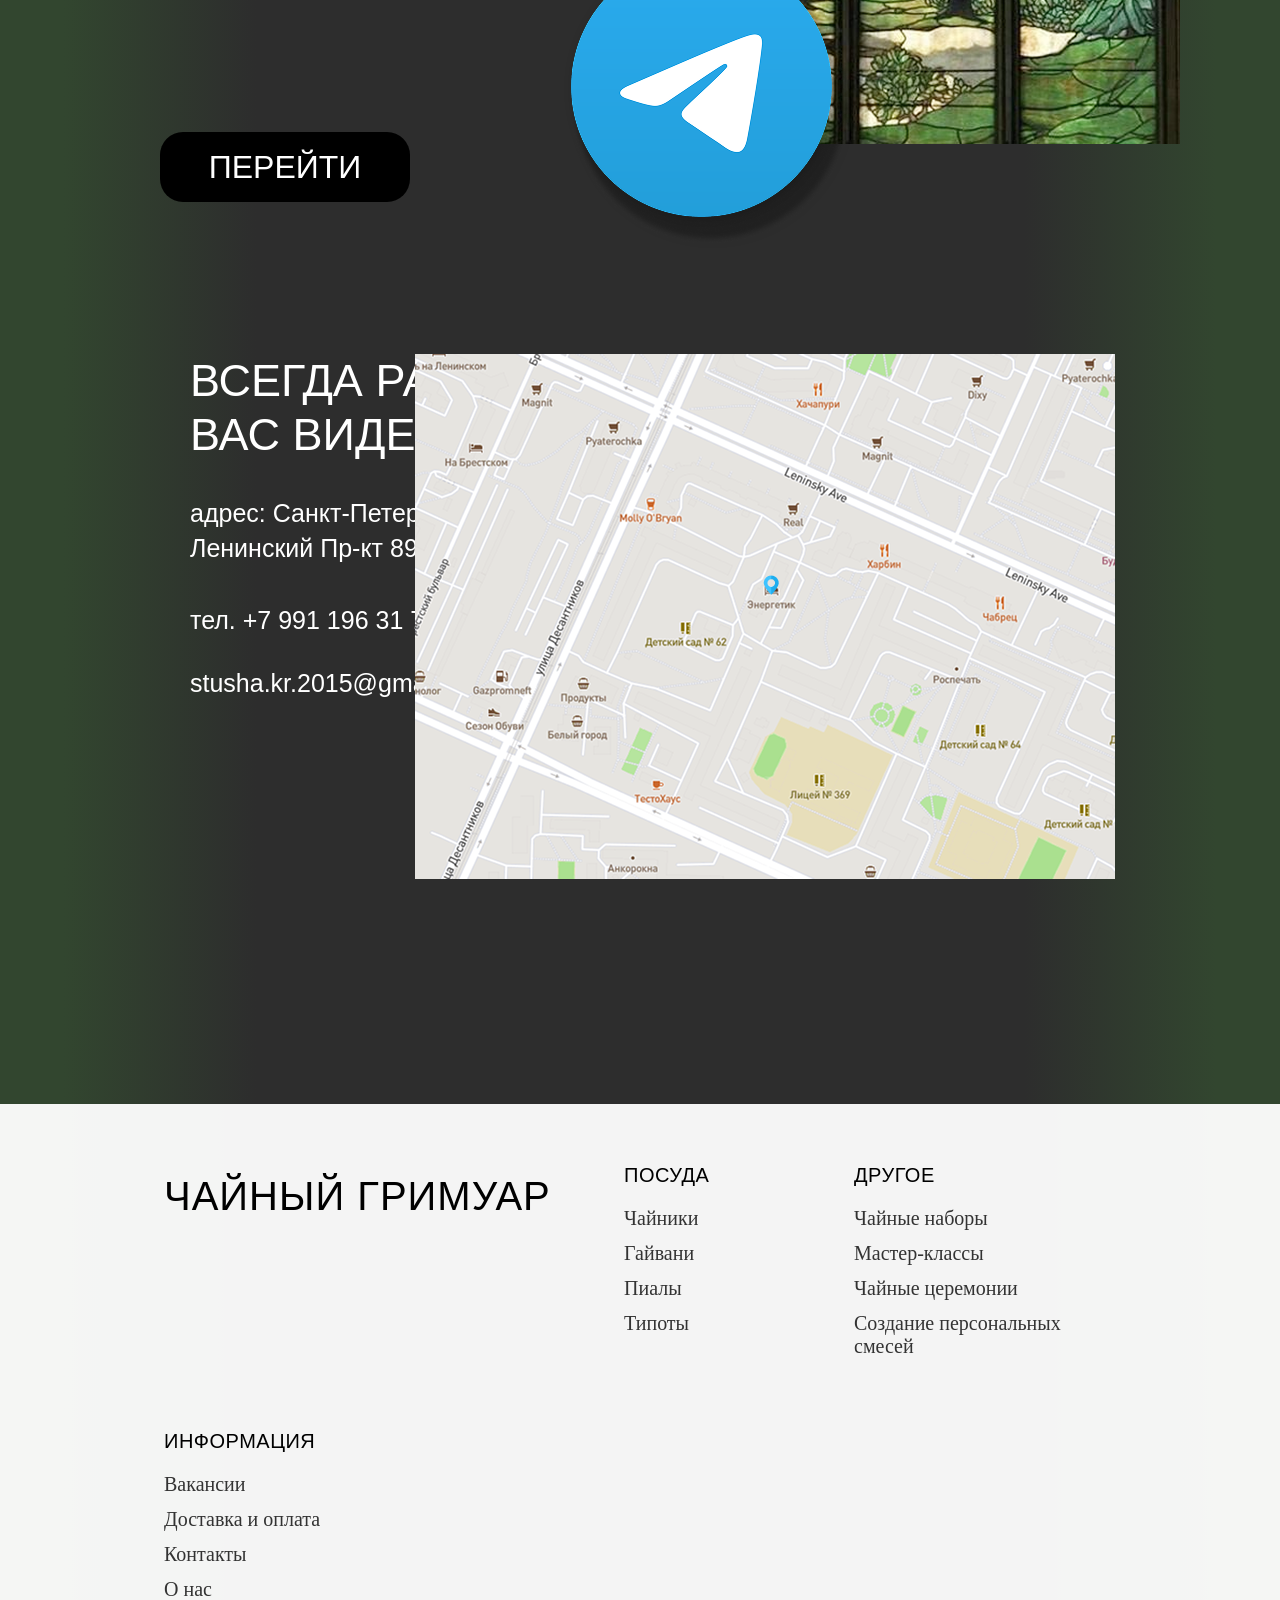
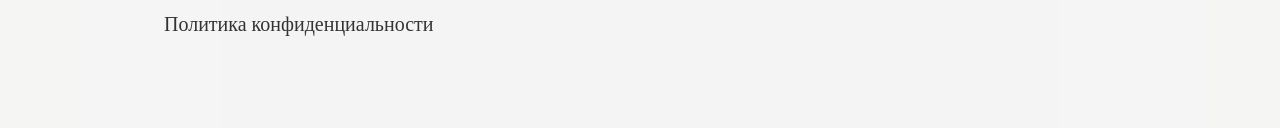
==== commit d8d158b5: "Update index.html" ====
--- a/index.html
+++ b/index.html
@@ -4,7 +4,7 @@
     <meta charset="UTF-8">
     <meta name="viewport" content="width=device-width, initial-scale=1.0">
     <title>Чайный Гримуар | Настоящий чай</title>
-    <link rel="stylesheet" href="styles/styleindex.css">
+    <link rel="stylesheet" href="styles/styles.css">
     <!-- Подключение шрифтов -->
 </head>
 <body>
--- a/styles/styles.css
+++ b/styles/styles.css
@@ -0,0 +1,1691 @@
+* {
+    margin: 0;
+    padding: 0;
+    box-sizing: border-box;
+}
+
+/* Убираем подчеркивание у всех ссылок */
+a {
+    text-decoration: none;
+}
+
+/* Или только для навигационных ссылок */
+.nav-link {
+    text-decoration: none;
+    color: inherit;
+}
+
+/* Для ссылок в футере */
+.footer-list a {
+    text-decoration: none;
+    color: #333;
+}
+
+/* При наведении тоже без подчеркивания */
+.nav-link:hover {
+    text-decoration: none;
+    opacity: 0.7;
+}
+
+/* Основной фон body — градиент */
+body {
+    font-family: "Science Gothic", sans-serif;
+    min-height: 100vh;
+    font-style: normal;
+    display: flex;
+    flex-direction: column;
+    background: linear-gradient(90deg, 
+        #32462F 0%, 
+        #32462F 5%, 
+        #2D2D2D 20%, 
+        #2D2D2D 80%, 
+        #32462F 95%, 
+        #32462F 100%);
+    width: 100%;
+}
+
+/* Главный контейнер */
+.container {
+    width: 100%;
+    max-width: 100%;
+    margin: 0 auto;
+    font-family: "Science Gothic", sans-serif;
+    font-size: 14px;
+    color: #000;
+    flex: 1;
+    display: flex;
+    flex-direction: column;
+}
+
+/* Белый фон для верхней части */
+.white-bg-section {
+    background-color: white;
+    width: 100%;
+    margin: 0;
+    padding: 0;
+}
+
+.image-bg-section {
+    background-image: url('images/фон.png');
+    background-size: cover;
+    background-repeat: no-repeat;
+    background-position: center;
+    height: 770px;
+    width: 100%;
+    position: relative;
+}
+
+/* Контент внутри */
+.content-wrapper {
+    max-width: 1440px;
+    margin: 0 auto;
+    width: 100%;
+    height: 100%;
+}
+
+/* ===== ШАПКА ===== */
+.header {
+    display: grid;
+    grid-template-columns: 1fr auto 1fr;
+    align-items: center;
+    padding-top: 40px;
+    padding-left: 60px;
+    padding-right: 80px;
+    width: 100%;
+    position: relative;
+    z-index: 2;
+    flex-shrink: 0;
+}
+
+/* Левая кнопка-иконка */
+.icon-img-btn img {
+    display: block;
+    align-items: center;
+    height: 55px;
+    background: none;
+    cursor: pointer;
+    width: auto;
+    transition: opacity 0.2s;
+}
+
+.icon-img-btn img:hover {
+    opacity: 0.7;
+}
+
+/* Навигация */
+.nav-links {
+    display: flex;
+    gap: 35px;
+    padding-right: 80px;
+    justify-self: center;
+    align-self: center;
+}
+
+.nav-link {
+    font-family: "Science Gothic", sans-serif;
+    font-size: 14px;
+    color: rgb(0, 0, 0);
+    background: none;
+    border: none;
+    cursor: pointer;
+    padding: 0;
+    transition: opacity 0.2s;
+}
+
+.nav-link:hover {
+    opacity: 0.6;
+}
+
+/* Правый блок */
+.right-group {
+    display: flex;
+    align-items: center;
+    gap: 70px;
+    justify-self: end;
+}
+
+.social-icons {
+    display: flex;
+    gap: 80px;
+}
+
+.social-icon {
+    background: none;
+    border: none;
+    cursor: pointer;
+    padding: 0;
+    transition: opacity 0.2s;
+}
+
+.social-icon:hover {
+    opacity: 0.7;
+}
+
+.social-icon img {
+    display: block;
+    height: 40px;
+    width: auto;
+}
+
+.special-icon-wrapper {
+    margin-right: 0;
+}
+
+.special-icon-btn {
+    margin-left: 10px;
+    background: none;
+    border: none;
+    cursor: pointer;
+    padding: 0;
+    transition: opacity 0.2s;
+}
+
+.special-icon-btn:hover {
+    opacity: 0.7;
+}
+
+.special-icon-btn img {
+    display: block;
+    height: 52px;
+    width: auto;
+}
+
+/* ===== HERO СЕКЦИЯ ===== */
+.hero-section {
+    display: grid;
+    grid-template-columns: 1fr 1fr;
+    gap: 40px;
+    margin: 0 auto;
+    padding-left: 80px;
+    padding-right: 80px;
+    padding-bottom: 100px;
+    margin-top: 85px;
+}
+
+.hero-left {
+    display: flex;
+    flex-direction: column;
+    align-items: flex-start;
+    justify-content: flex-start;
+}
+
+.main-title {
+    font-family: "Lobster", sans-serif;
+    font-size: 95px;
+    font-style: normal;
+    line-height: 1.05;
+    color: black;
+    text-transform: uppercase;
+    margin-left: 150px;
+    letter-spacing: 2px;
+    max-width: 600px;
+}
+
+.sub-text {
+    font-family: "Science Gothic", sans-serif;
+    font-size: 16px;
+    color: black;
+    margin-top: 23px;
+    margin-left: 150px;
+    max-width: 335px;
+    line-height: 1.4;
+}
+
+.buy-btn {
+    margin-top: 35px;
+    margin-left: 150px;
+    width: 260px;
+    height: 40px;
+    background-color: black;
+    border-radius: 10px;
+    border: none;
+    cursor: pointer;
+    font-family: "Science Gothic", sans-serif;
+    font-size: 24px;
+    color: white;
+    display: flex;
+    align-items: center;
+    justify-content: center;
+    transition: all 0.2s;
+}
+
+.buy-btn:hover {
+    background-color: #333;
+}
+
+.hero-right {
+    display: flex;
+    justify-content: flex-end;
+    align-items: flex-start;
+}
+
+.hero-image {
+    max-width: 100%;
+    height: auto;
+    margin-top: -10px;
+    margin-right: 10px;
+    width: 510px;
+    object-fit: contain;
+}
+
+/* ===== СЕКЦИЯ С ГРАДИЕНТНЫМ ФОНОМ ===== */
+.gradient-bg-section {
+    width: 100%;
+    padding: 60px 80px;
+    color: white;
+}
+
+.gradient-content {
+    max-width: 1200px;
+    margin: 0 auto;
+    text-align: center;
+}
+
+.gradient-content h2 {
+    font-family: "Lobster", sans-serif;
+    font-size: 48px;
+    margin-bottom: 30px;
+}
+
+.gradient-content p {
+    font-family: "Science Gothic", sans-serif;
+    font-size: 18px;
+    line-height: 1.6;
+    max-width: 800px;
+    margin: 0 auto;
+}
+
+/* ===== СЕКЦИЯ НОВАЯ КОЛЛЕКЦИЯ ===== */
+.new-collection-section {
+    width: 100%;
+    padding-top: 130px;
+    padding-bottom: 0;
+}
+
+.section-title {
+    font-family: "Science Gothic", sans-serif;
+    font-size: 64px;
+    color: white;
+    text-align: center;
+    margin: 0;
+    font-weight: normal;
+    letter-spacing: 2px;
+}
+
+/* ===== КЛИКАБЕЛЬНЫЕ КАРТИНКИ КОЛЛЕКЦИИ ===== */
+.collection-item {
+    flex-shrink: 0;
+    position: relative;
+    display: inline-block;
+    cursor: pointer;
+    border-radius: 20px;
+    transition: all 0.3s ease;
+}
+
+.collection-item:hover {
+    box-shadow: 0 0 0 6px #32462F, 0 0 0 12px #4a6b44;
+    border-radius: 20px;
+    transition: all 0.25s ease;
+}
+
+.collection-item:active {
+    box-shadow: 0 0 0 6px #000000, 0 0 0 12px #1a1a1a, 0 0 20px 15px rgba(0, 0, 0, 0.5);
+    transform: scale(0.98);
+    transition: all 0.1s ease;
+}
+
+.collection-item:active::before {
+    content: '';
+    position: absolute;
+    top: 50%;
+    left: 50%;
+    width: 100%;
+    height: 100%;
+    background: radial-gradient(circle, rgba(50, 70, 47, 0.4) 0%, rgba(0, 0, 0, 0) 70%);
+    border-radius: 20px;
+    transform: translate(-50%, -50%) scale(1);
+    pointer-events: none;
+    animation: ripple 0.3s ease-out;
+}
+
+@keyframes ripple {
+    0% {
+        transform: translate(-50%, -50%) scale(0.5);
+        opacity: 1;
+    }
+    100% {
+        transform: translate(-50%, -50%) scale(1.5);
+        opacity: 0;
+    }
+}
+
+.collection-link {
+    display: block;
+    text-decoration: none;
+}
+
+.collection-item img {
+    width: auto;
+    height: auto;
+    max-width: 100%;
+    display: block;
+    border-radius: 20px;
+    pointer-events: none;
+}
+
+.collection-items {
+    display: flex;
+    justify-content: flex-start;
+    gap: 89px;
+    margin-top: 75px;
+    padding-left: 115px;
+    padding-right: 115px;
+    flex-wrap: wrap;
+}
+
+/* ===== СЕКЦИЯ С УСЛУГОЙ ===== */
+.service-detail-section {
+    width: 100%;
+    padding-top: 11px;
+    padding-bottom: 100px;
+}
+
+.service-content {
+    display: flex;
+    align-items: flex-start;
+    justify-content: flex-start;
+    gap: 70px;
+    padding-left: 190px;
+    padding-right: 190px;
+    flex-wrap: wrap;
+}
+
+.service-image {
+    flex-shrink: 0;
+}
+
+.service-image img {
+    width: auto;
+    height: auto;
+    max-width: 100%;
+    display: block;
+}
+
+.service-text-block {
+    flex: 1;
+    max-width: 600px;
+}
+
+.service-title {
+    font-family: "Science Gothic", sans-serif;
+    font-size: 40px;
+    color: white;
+    margin: 0 0 45px 0;
+    font-weight: normal;
+    line-height: 1.2;
+}
+
+.service-description {
+    font-family: 'Figma Hand', 'Kalam', cursive;
+    font-size: 20px;
+    color: white;
+    margin: 0 0 50px 0;
+    line-height: 1.4;
+    max-width: 500px;
+}
+
+.service-btn {
+    width: 220px;
+    height: 42px;
+    background-color: black;
+    border-radius: 10px;
+    border: none;
+    cursor: pointer;
+    font-family: "Science Gothic", sans-serif;
+    font-size: 24px;
+    color: white;
+    display: flex;
+    align-items: center;
+    justify-content: center;
+    transition: all 0.3s ease;
+}
+
+.service-btn:hover {
+    background-color: #333;
+    transform: scale(1.02);
+}
+
+.service-btn:active {
+    background-color: #1a1a1a;
+    transform: scale(0.98);
+}
+
+/* ===== СЕКЦИЯ С МАСТЕР-КЛАССАМИ ===== */
+.masterclass-section {
+    background: linear-gradient(90deg, 
+        #32462F 0%, 
+        #32462F 5%, 
+        #2D2D2D 20%, 
+        #2D2D2D 80%, 
+        #32462F 95%, 
+        #32462F 100%);
+    width: 100%;
+    padding-top: 70px;
+    padding-bottom: 100px;
+}
+
+.masterclass-content {
+    display: flex;
+    align-items: flex-start;
+    justify-content: space-between;
+    gap: 70px;
+    padding-left: 190px;
+    padding-right: 150px;
+    flex-wrap: wrap;
+}
+
+.masterclass-text-block {
+    flex: 1;
+    max-width: 500px;
+}
+
+.masterclass-title {
+    font-family: "Science Gothic", sans-serif;
+    font-size: 40px;
+    color: white;
+    margin: 0 0 50px 0;
+    font-weight: normal;
+    line-height: 1.2;
+}
+
+.masterclass-description {
+    font-family: 'Figma Hand', 'Kalam', cursive;
+    font-size: 20px;
+    color: white;
+    margin: 0 0 75px 0;
+    line-height: 1.4;
+}
+
+.masterclass-btn {
+    width: 220px;
+    height: 42px;
+    background-color: black;
+    border-radius: 10px;
+    border: none;
+    cursor: pointer;
+    font-family: "Science Gothic", sans-serif;
+    font-size: 24px;
+    color: white;
+    display: flex;
+    align-items: center;
+    justify-content: center;
+    transition: all 0.3s ease;
+}
+
+.masterclass-btn:hover {
+    background-color: #333;
+    transform: scale(1.02);
+}
+
+.masterclass-btn:active {
+    background-color: #1a1a1a;
+    transform: scale(0.98);
+}
+
+.masterclass-image {
+    flex-shrink: 0;
+}
+
+.masterclass-image img {
+    width: auto;
+    height: auto;
+    max-width: 100%;
+    display: block;
+}
+
+/* ===== СЕКЦИЯ О НАС ===== */
+.about-section {
+    background: linear-gradient(90deg, 
+        #32462F 0%, 
+        #32462F 5%, 
+        #2D2D2D 20%, 
+        #2D2D2D 80%, 
+        #32462F 95%, 
+        #32462F 100%);
+    width: 100%;
+    padding-top: 185px;
+    padding-bottom: 100px;
+}
+
+.about-content {
+    display: grid;
+    grid-template-columns: 1fr;
+    grid-template-areas: "stack";
+    padding-left: 190px;
+    padding-right: 375px;
+}
+
+.about-image {
+    grid-area: stack;
+    justify-self: start;
+    z-index: 1;
+}
+
+.about-text-block {
+    grid-area: stack;
+    justify-self: end;
+    align-self: start;
+    width: 400px;
+    z-index: 2;
+}
+
+.about-title {
+    font-family: "Science Gothic", sans-serif;
+    font-size: 64px;
+    color: white;
+    margin: 10px 0 0 0;
+    font-weight: normal;
+}
+
+.about-description {
+    font-family: 'Figma Hand', 'Kalam', cursive;
+    font-size: 20px;
+    color: white;
+    margin: 0;
+    line-height: 1.5;
+}
+
+/* ===== СЕКЦИЯ С ОТЗЫВАМИ ===== */
+.reviews-title {
+    font-family: "Science Gothic", sans-serif;
+    font-size: 64px;
+    color: white;
+    text-align: center;
+    margin: 0 0 0px 0;
+    margin-bottom: 20px;
+    font-weight: normal;
+    position: relative;
+    z-index: 1;
+}
+
+.reviews-section {
+    width: 100%;
+    padding-top: 0px;
+    padding-bottom: 80px;
+    position: relative;
+}
+
+.reviews-section::before {
+    content: "";
+    position: absolute;
+    bottom: 0;
+    left: 0;
+    width: 100%;
+    height: 740px;
+    background: #334F2F;
+    z-index: 0;
+}
+
+.carousel-container {
+    position: relative;
+    max-width: 1200px;
+    margin: 0 auto;
+    overflow: hidden;
+    padding: 20px 0;
+    z-index: 1;
+}
+
+.carousel-track {
+    display: flex;
+    gap: 30px;
+    transition: transform 0.5s ease;
+    will-change: transform;
+}
+
+.review-card {
+    flex: 0 0 330px;
+    height: 487px;
+    background: white;
+    border-radius: 20px;
+    overflow: hidden;
+}
+
+.review-green-part {
+    height: 367px;
+    background: #55a53a;
+    padding: 50px 30px 0 30px;
+    position: relative;
+}
+
+.stars {
+    color: #ffffff;
+    font-size: 40px;
+    letter-spacing: 5px;
+    margin-bottom: 30px;
+}
+
+.review-text {
+    color: white;
+    font-family: 'Figma Hand', 'Kalam', cursive;
+    font-size: 20px;
+    line-height: 1.5;
+}
+
+.review-white-part {
+    height: 120px;
+    background: white;
+    position: relative;
+    display: flex;
+    flex-direction: column;
+    align-items: center;
+    padding-top: 30px;
+}
+
+.avatar {
+    width: 82px;
+    height: 82px;
+    border-radius: 50%;
+    overflow: hidden;
+    margin-top: -60px;
+    margin-bottom: 20px;
+    border: 3px solid #55a53a;
+    background: white;
+}
+
+.avatar img {
+    width: 100%;
+    height: 100%;
+    object-fit: cover;
+}
+
+.username {
+    font-family: "Science Gothic", sans-serif;
+    font-size: 20px;
+    color: black;
+    text-align: center;
+}
+
+.carousel-btn {
+    position: absolute;
+    top: 50%;
+    transform: translateY(-50%);
+    width: 50px;
+    height: 50px;
+    background: rgb(32, 67, 31);
+    color: white;
+    border: none;
+    border-radius: 50%;
+    font-size: 30px;
+    cursor: pointer;
+    z-index: 2;
+    transition: all 0.3s ease;
+    display: flex;
+    align-items: center;
+    justify-content: center;
+}
+
+.carousel-btn:hover {
+    background: rgb(34, 80, 24);
+}
+
+.prev-btn {
+    left: 20px;
+}
+
+.next-btn {
+    right: 20px;
+}
+
+/* ===== СЕКЦИЯ КАТАЛОГА ТОВАРОВ ===== */
+.services-section {
+    width: 100%;
+    padding-top: 160px;
+    padding-bottom: 160px;
+}
+
+.services-title {
+    font-family: "Science Gothic", sans-serif;
+    font-size: 64px;
+    color: white;
+    text-align: center;
+    padding-top: 160px;
+    margin: 0;
+}
+
+.catalog-title {
+    font-family: "Science Gothic", sans-serif;
+    font-size: 64px;
+    color: white;
+    text-align: center;
+    margin-top: 205px;
+    font-weight: normal;
+}
+
+.catalog-top-btn {
+    padding-left: 75px;
+    margin-bottom: 65px;
+}
+
+.catalog-top-btn img {
+    cursor: pointer;
+    transition: opacity 0.3s ease;
+}
+
+.catalog-top-btn img:hover {
+    opacity: 0.7;
+}
+
+.products-grid {
+    display: flex;
+    justify-content: flex-start;
+    gap: 43px;
+    padding-left: 75px;
+    padding-right: 75px;
+    flex-wrap: wrap;
+}
+
+.product-card {
+    flex: 0 0 auto;
+    width: calc(25% - 33px);
+    min-width: 230px;
+}
+
+.product-image {
+    position: relative;
+    display: inline-block;
+    width: 100%;
+}
+
+.product-image img:first-child {
+    width: 100%;
+    height: auto;
+    display: block;
+}
+
+.product-btn {
+    position: absolute;
+    bottom: 100px;
+    right: 80px;
+    background: none;
+    border: none;
+    cursor: pointer;
+    padding: 0;
+    transition: all 0.3s ease;
+}
+
+.product-btn img {
+    width: auto;
+    height: auto;
+}
+
+.catalog-section .product-btn img {
+    display: block;
+    transition: filter 0.3s ease;
+}
+
+.catalog-section .product-btn:hover img {
+    filter: brightness(0) saturate(100%) invert(58%) sepia(74%) saturate(455%) hue-rotate(81deg) brightness(96%) contrast(91%);
+}
+
+.catalog-section .product-btn.active img {
+    filter: brightness(0) saturate(100%) invert(58%) sepia(74%) saturate(455%) hue-rotate(81deg) brightness(96%) contrast(91%);
+}
+
+.catalog-section .product-btn:active img {
+    filter: brightness(0);
+}
+
+.product-title {
+    font-family: "Science Gothic", sans-serif;
+    font-size: 32px;
+    color: white;
+    margin-top: 30px;
+    margin-bottom: 15px;
+    line-height: 1.2;
+}
+
+.product-stars {
+    color: #ffffff;
+    font-size: 40px;
+    letter-spacing: 5px;
+    margin-bottom: 30px;
+}
+
+.product-price {
+    display: flex;
+    justify-content: space-between;
+    align-items: center;
+    font-family: "Science Gothic", sans-serif;
+    font-size: 32px;
+    color: white;
+}
+
+.price-btn {
+    background: none;
+    border: none;
+    cursor: pointer;
+    padding: 0;
+    transition: transform 0.2s ease;
+}
+
+.price-btn:hover {
+    transform: scale(1.05);
+}
+
+.price-btn:active {
+    transform: scale(0.95);
+}
+
+.price-btn img {
+    width: auto;
+    height: auto;
+    display: block;
+}
+
+/* ===== КНОПКА ПОКАЗАТЬ ЕЩЕ ===== */
+.show-more-section {
+    width: 100%;
+    padding-top: 130px;
+    padding-bottom: 0;
+}
+
+.show-more-btn {
+    display: block;
+    width: 327px;
+    height: 82px;
+    margin: 0 auto;
+    background-color: white;
+    border: none;
+    border-radius: 15px;
+    cursor: pointer;
+    font-family: "Science Gothic", sans-serif;
+    font-size: 32px;
+    color: black;
+    text-align: center;
+    transition: all 0.3s ease;
+}
+
+.show-more-btn:hover {
+    background-color: #e0e0e0;
+    transform: scale(1.02);
+}
+
+.show-more-btn:active {
+    background-color: #cccccc;
+    transform: scale(0.98);
+}
+
+/* ===== СЕКЦИЯ СОЦСЕТИ ===== */
+.social-section {
+    width: 100%;
+    padding-top: 205px;
+    padding-bottom: 100px;
+}
+
+.social-title {
+    font-family: "Science Gothic", sans-serif;
+    font-size: 64px;
+    color: white;
+    text-align: center;
+    margin: 0;
+    font-weight: normal;
+}
+
+/* ===== СЕКЦИЯ С ИЗОБРАЖЕНИЯМИ И ТЕКСТОМ ===== */
+.media-section {
+    width: 100%;
+    padding-top: 70px;
+    padding-bottom: 100px;
+    position: relative;
+}
+
+.media-section .content-wrapper {
+    position: relative;
+    min-height: 600px;
+}
+
+.media-main-image {
+    position: absolute;
+    right: 195px;
+    top: 0;
+    z-index: 1;
+}
+
+.media-main-image > img {
+    display: block;
+    width: auto;
+    height: auto;
+    max-width: 100%;
+}
+
+.media-overlay-image {
+    position: absolute;
+    bottom: -100px;
+    left: -100px;
+    z-index: 2;
+}
+
+.media-overlay-image img {
+    display: block;
+    width: auto;
+    height: auto;
+    filter: drop-shadow(2px 2px 4px rgba(0, 0, 0, 0.2));
+}
+
+.media-text-block {
+    position: absolute;
+    left: 180px;
+    top: 195px;
+    width: 440px;
+    height: 251px;
+    background: white;
+    padding: 20px;
+    box-sizing: border-box;
+    display: flex;
+    flex-direction: column;
+    z-index: 3;
+}
+
+.media-description {
+    font-family: 'Figma Hand', 'Kalam', cursive;
+    font-size: 25px;
+    color: black;
+    line-height: 1.4;
+    margin: 0;
+    flex: 1;
+}
+
+.media-btn {
+    position: absolute;
+    left: 0px;
+    top: 300px; 
+    width: 290px;
+    height: 81px;
+    background-color: black;
+    border: none;
+    border-radius: 23px;
+    cursor: pointer;
+    font-family: "Science Gothic", sans-serif;
+    font-size: 40px;
+    color: #ffffff;
+    padding: 25px 40px;
+    margin-top: 50px;
+    text-align: center;
+    transition: all 0.3s ease;
+    display: flex;
+    align-items: center;
+    justify-content: center;
+    z-index: 3;
+}
+
+.media-btn:hover {
+    background-color: #333;
+    transform: scale(1.02);
+}
+
+.media-btn:active {
+    background-color: #1a1a1a;
+    transform: scale(0.98);
+}
+
+/* ===== СЕКЦИЯ С КОНТАКТАМИ ===== */
+.contacts-section {
+    width: 100%;
+    padding-top: 390px;
+    padding-bottom: 475px;
+    position: relative;
+    min-height: 500px;
+}
+
+.contacts-text-block {
+    position: absolute;
+    left: 190px;
+    top: 290px;
+    max-width: 500px;
+}
+
+.contacts-image {
+    position: absolute;
+    right: 40px;
+    top: 290px;
+}
+
+.contacts-title {
+    font-family: "Science Gothic", sans-serif;
+    font-size: 45px;
+    color: white;
+    margin: 0 0 34px 0;
+    font-weight: normal;
+    line-height: 1.2;
+}
+
+.contacts-address {
+    font-family: "Science Gothic", sans-serif;
+    font-size: 25px;
+    color: white;
+    margin: 0 0 40px 0;
+    line-height: 1.4;
+}
+
+.contacts-phone {
+    font-family: "Science Gothic", sans-serif;
+    font-size: 25px;
+    color: white;
+    margin: 0 0 34px 0;
+}
+
+.contacts-email {
+    font-family: "Science Gothic", sans-serif;
+    font-size: 25px;
+    color: white;
+    margin: 0;
+}
+
+.contacts-image img {
+    display: block;
+    width: auto;
+    height: auto;
+}
+
+/* ===== FOOTER ===== */
+.footer {
+    width: 100%;
+    background-color: rgba(255, 255, 255, 0.95);
+    padding: 60px 164px 80px 164px;
+    margin-top: 175px;
+    position: relative;
+    z-index: 1;
+}
+
+.footer-content {
+    display: flex;
+    justify-content: space-between;
+    gap: 60px;
+    flex-wrap: wrap;
+}
+
+.footer-brand {
+    flex: 0;
+    min-width: 400px;
+}
+
+.brand-title {
+    font-family: "Lobster", sans-serif;
+    font-size: 40px;
+    color: #000000;
+    margin: 10px 0;
+    font-weight: normal;
+    letter-spacing: 1px;
+}
+
+.footer-links {
+    display: flex;
+    gap: 80px;
+    flex: 2;
+}
+
+.footer-column {
+    min-width: 150px;
+}
+
+.column-title {
+    font-family: "Science Gothic", sans-serif;
+    font-size: 20px;
+    color: #000000;
+    margin-bottom: 20px;
+    font-weight: normal;
+    letter-spacing: 0.5px;
+}
+
+.footer-list {
+    list-style: none;
+    padding: 0;
+    margin: 0;
+}
+
+.footer-list li {
+    margin-bottom: 12px;
+}
+
+.footer-list a {
+    font-family: 'Figma Hand', 'Kalam', cursive;
+    font-size: 20px;
+    color: #333;
+    text-decoration: none;
+    transition: color 0.3s ease;
+}
+
+.footer-list a:hover {
+    color: #000;
+    text-decoration: underline;
+}
+
+.footer-info {
+    flex: 1;
+    min-width: 200px;
+}
+
+/* ===== АДАПТИВНОСТЬ ===== */
+@media (max-width: 1400px) {
+    .media-main-image {
+        right: 100px;
+    }
+    
+    .media-text-block {
+        left: 80px;
+        width: 380px;
+        height: auto;
+        min-height: 251px;
+    }
+    
+    .media-description {
+        font-size: 20px;
+    }
+    
+    .media-btn {
+        left: 80px;
+        width: 250px;
+        height: 70px;
+        font-size: 32px;
+        top: calc(195px + 251px + 77px);
+    }
+}
+
+@media (max-width: 1200px) {
+    .masterclass-content {
+        padding-left: 80px;
+        padding-right: 80px;
+        gap: 50px;
+    }
+    
+    .masterclass-title {
+        font-size: 32px;
+    }
+    
+    .masterclass-description {
+        font-size: 18px;
+    }
+    
+    .carousel-container {
+        max-width: 900px;
+    }
+    
+    .about-content {
+        padding-left: 80px;
+        gap: 30px;
+    }
+    
+    .about-title {
+        font-size: 48px;
+        margin-bottom: 50px;
+    }
+    
+    .about-description {
+        font-size: 18px;
+    }
+    
+    .about-text-block {
+        width: 350px;
+        max-width: 350px;
+    }
+    
+    .contacts-content {
+        padding-left: 40px;
+        padding-right: 40px;
+        gap: 40px;
+    }
+    
+    .contacts-title {
+        font-size: 32px;
+    }
+    
+    .contacts-address,
+    .contacts-phone,
+    .contacts-email {
+        font-size: 20px;
+    }
+    
+    .header {
+        grid-template-columns: 1fr;
+        gap: 20px;
+        padding-left: 40px;
+        padding-right: 40px;
+    }
+    
+    .nav-links {
+        margin-left: 0;
+        flex-wrap: wrap;
+        justify-content: center;
+        justify-self: center;
+    }
+    
+    .right-group {
+        justify-self: center;
+        flex-wrap: wrap;
+    }
+    
+    .hero-section {
+        grid-template-columns: 1fr;
+        padding-left: 40px;
+        padding-right: 40px;
+    }
+    
+    .main-title {
+        margin-left: 0;
+        font-size: 70px;
+    }
+    
+    .sub-text, 
+    .buy-btn {
+        margin-left: 0;
+    }
+    
+    .hero-image {
+        margin-right: 0;
+        margin-top: 40px;
+        width: 80%;
+    }
+    
+    .gradient-bg-section {
+        padding: 40px 20px;
+    }
+    
+    .gradient-content h2 {
+        font-size: 32px;
+    }
+    
+    .footer {
+        padding: 40px 40px;
+    }
+    
+    .footer-brand {
+        min-width: 250px;
+    }
+}
+
+@media (max-width: 1100px) {
+    .contacts-text-block {
+        position: relative;
+        left: auto;
+        top: auto;
+        margin: 0 auto;
+        text-align: center;
+    }
+    
+    .contacts-image {
+        position: relative;
+        right: auto;
+        top: auto;
+        margin: 40px auto 0;
+        text-align: center;
+    }
+    
+    .media-section .content-wrapper {
+        display: flex;
+        flex-direction: column;
+        align-items: center;
+        padding: 0 20px;
+    }
+    
+    .media-main-image {
+        position: relative;
+        right: auto;
+        top: auto;
+        margin-bottom: 40px;
+        text-align: center;
+    }
+    
+    .media-text-block {
+        position: relative;
+        left: auto;
+        top: auto;
+        width: 100%;
+        max-width: 440px;
+        margin-bottom: 30px;
+    }
+    
+    .media-btn {
+        position: relative;
+        left: auto;
+        top: auto;
+        margin: 0 auto;
+        display: block;
+    }
+}
+
+@media (max-width: 1000px) {
+    .about-content {
+        display: flex;
+        flex-direction: column;
+        padding-left: 40px;
+        padding-right: 40px;
+    }
+    
+    .about-text-block {
+        width: 100%;
+        margin-top: 40px;
+    }
+}
+
+@media (max-width: 900px) {
+    .masterclass-content {
+        flex-direction: column-reverse;
+        align-items: center;
+        text-align: center;
+        padding-left: 40px;
+        padding-right: 40px;
+    }
+    
+    .masterclass-text-block {
+        text-align: center;
+        display: flex;
+        flex-direction: column;
+        align-items: center;
+        max-width: 100%;
+    }
+    
+    .masterclass-title {
+        font-size: 28px;
+        margin-bottom: 30px;
+    }
+    
+    .masterclass-description {
+        margin-bottom: 50px;
+    }
+    
+    .masterclass-section {
+        padding-top: 50px;
+    }
+    
+    .carousel-container {
+        max-width: 690px;
+    }
+    
+    .reviews-title {
+        font-size: 48px;
+    }
+    
+    .about-content {
+        flex-wrap: wrap;
+        justify-content: center;
+        padding-left: 40px;
+        padding-right: 40px;
+        gap: 40px;
+    }
+    
+    .about-text-block {
+        width: 100%;
+        max-width: 500px;
+        text-align: center;
+    }
+    
+    .about-title {
+        font-size: 40px;
+        margin-bottom: 40px;
+    }
+    
+    .about-description {
+        font-size: 18px;
+        max-width: 100%;
+    }
+    
+    .about-section {
+        padding-top: 100px;
+    }
+    
+    .contacts-section {
+        padding-top: 100px;
+    }
+    
+    .contacts-content {
+        flex-direction: column;
+        align-items: center;
+        text-align: center;
+    }
+    
+    .contacts-text-block {
+        text-align: center;
+        max-width: 100%;
+    }
+    
+    .contacts-title {
+        font-size: 28px;
+    }
+    
+    .contacts-address,
+    .contacts-phone,
+    .contacts-email {
+        font-size: 18px;
+        text-align: center;
+    }
+    
+    .contacts-image {
+        margin-top: 40px;
+    }
+}
+
+@media (max-width: 768px) {
+    .masterclass-content {
+        padding-left: 20px;
+        padding-right: 20px;
+        gap: 40px;
+    }
+    
+    .masterclass-title {
+        font-size: 24px;
+    }
+    
+    .masterclass-description {
+        font-size: 16px;
+        margin-bottom: 40px;
+    }
+    
+    .masterclass-btn {
+        width: 180px;
+        height: 38px;
+        font-size: 18px;
+    }
+    
+    .reviews-section {
+        padding-top: 200px;
+    }
+    
+    .reviews-title {
+        font-size: 36px;
+        margin-bottom: 50px;
+    }
+    
+    .carousel-container {
+        max-width: 330px;
+    }
+    
+    .carousel-btn {
+        width: 40px;
+        height: 40px;
+        font-size: 24px;
+    }
+    
+    .about-content {
+        padding-left: 20px;
+        padding-right: 20px;
+        gap: 30px;
+    }
+    
+    .about-title {
+        font-size: 32px;
+        margin-bottom: 30px;
+    }
+    
+    .about-description {
+        font-size: 16px;
+    }
+    
+    .about-section {
+        padding-top: 80px;
+    }
+    
+    .show-more-btn {
+        width: 280px;
+        height: 70px;
+        font-size: 24px;
+    }
+    
+    .show-more-section {
+        padding-top: 80px;
+    }
+    
+    .social-section {
+        padding-top: 120px;
+        padding-bottom: 60px;
+    }
+    
+    .social-title {
+        font-size: 40px;
+    }
+    
+    .media-section {
+        padding-top: 50px;
+    }
+    
+    .media-text-block {
+        width: 100%;
+        max-width: 100%;
+        padding: 15px;
+    }
+    
+    .media-description {
+        font-size: 18px;
+    }
+    
+    .media-btn {
+        width: 220px;
+        height: 60px;
+        font-size: 28px;
+    }
+    
+    .media-main-image {
+        right: auto;
+        left: 0;
+        width: 100%;
+    }
+    
+    .media-main-image > img {
+        width: 100%;
+        height: auto;
+    }
+    
+    .media-overlay-image {
+        bottom: -20px;
+        left: -20px;
+    }
+    
+    .media-overlay-image img {
+        width: 80px;
+        height: auto;
+    }
+    
+    .contacts-section {
+        padding-top: 80px;
+        padding-bottom: 60px;
+    }
+    
+    .contacts-content {
+        padding-left: 20px;
+        padding-right: 20px;
+    }
+    
+    .contacts-title {
+        font-size: 24px;
+        margin-bottom: 20px;
+    }
+    
+    .contacts-address {
+        margin-bottom: 25px;
+    }
+    
+    .contacts-phone {
+        margin-bottom: 20px;
+    }
+    
+    .contacts-address,
+    .contacts-phone,
+    .contacts-email {
+        font-size: 16px;
+    }
+    
+    .footer {
+        padding: 40px 20px 60px 20px;
+    }
+    
+    .footer-content {
+        flex-direction: column;
+        gap: 30px;
+    }
+    
+    .footer-brand {
+        min-width: auto;
+    }
+    
+    .brand-title {
+        font-size: 30px;
+    }
+    
+    .footer-links {
+        flex-direction: column;
+        gap: 30px;
+    }
+    
+    .main-title {
+        font-size: 48px;
+    }
+    
+    .sub-text {
+        font-size: 13px;
+    }
+    
+    .buy-btn {
+        width: 220px;
+        font-size: 20px;
+    }
+    
+    .nav-links {
+        gap: 20px;
+    }
+    
+    .social-icons {
+        gap: 30px;
+    }
+    
+    .special-icon-btn {
+        margin-left: 40px;
+    }
+    
+    .gradient-content h2 {
+        font-size: 24px;
+    }
+    
+    .gradient-content p {
+        font-size: 14px;
+    }
+}
+
+@media (max-width: 480px) {
+    .show-more-btn {
+        width: 240px;
+        height: 60px;
+        font-size: 20px;
+    }
+    
+    .show-more-section {
+        padding-top: 60px;
+    }
+    
+    .social-section {
+        padding-top: 80px;
+        padding-bottom: 40px;
+    }
+    
+    .social-title {
+        font-size: 32px;
+    }
+}
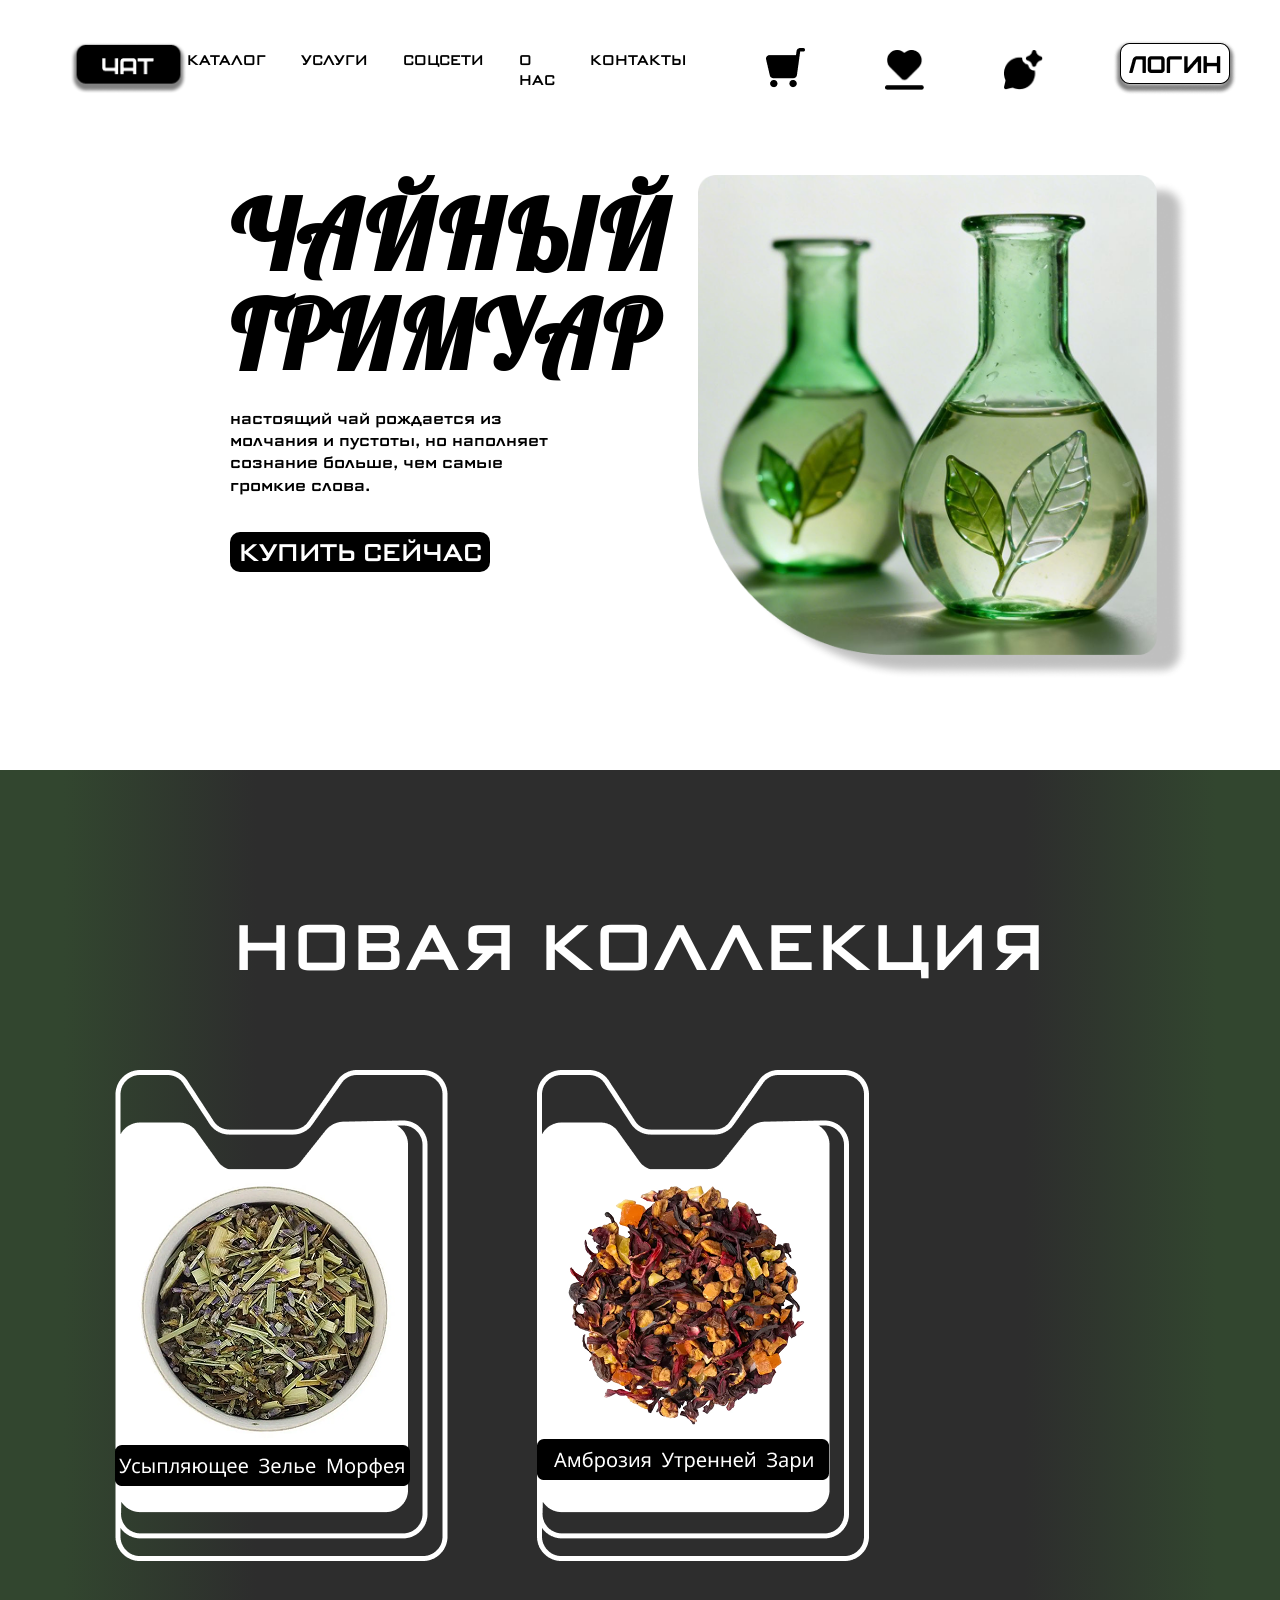
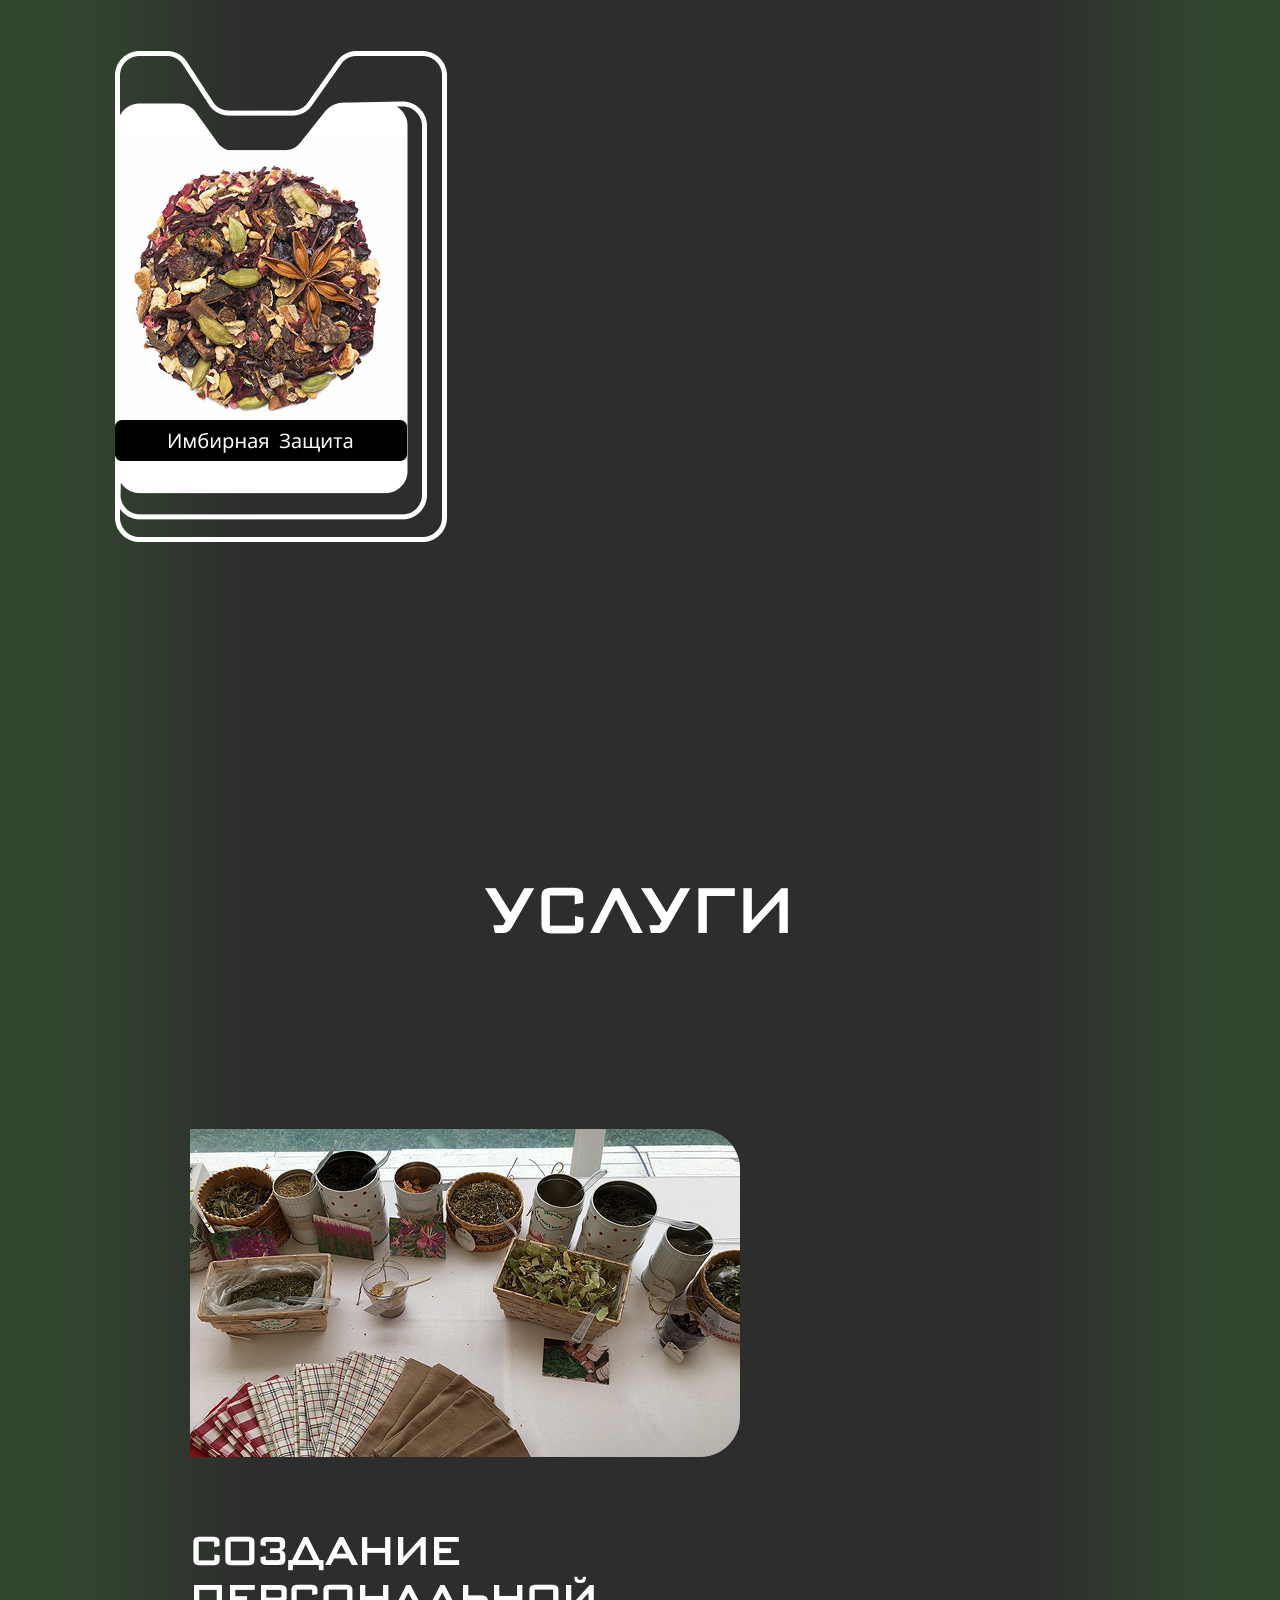
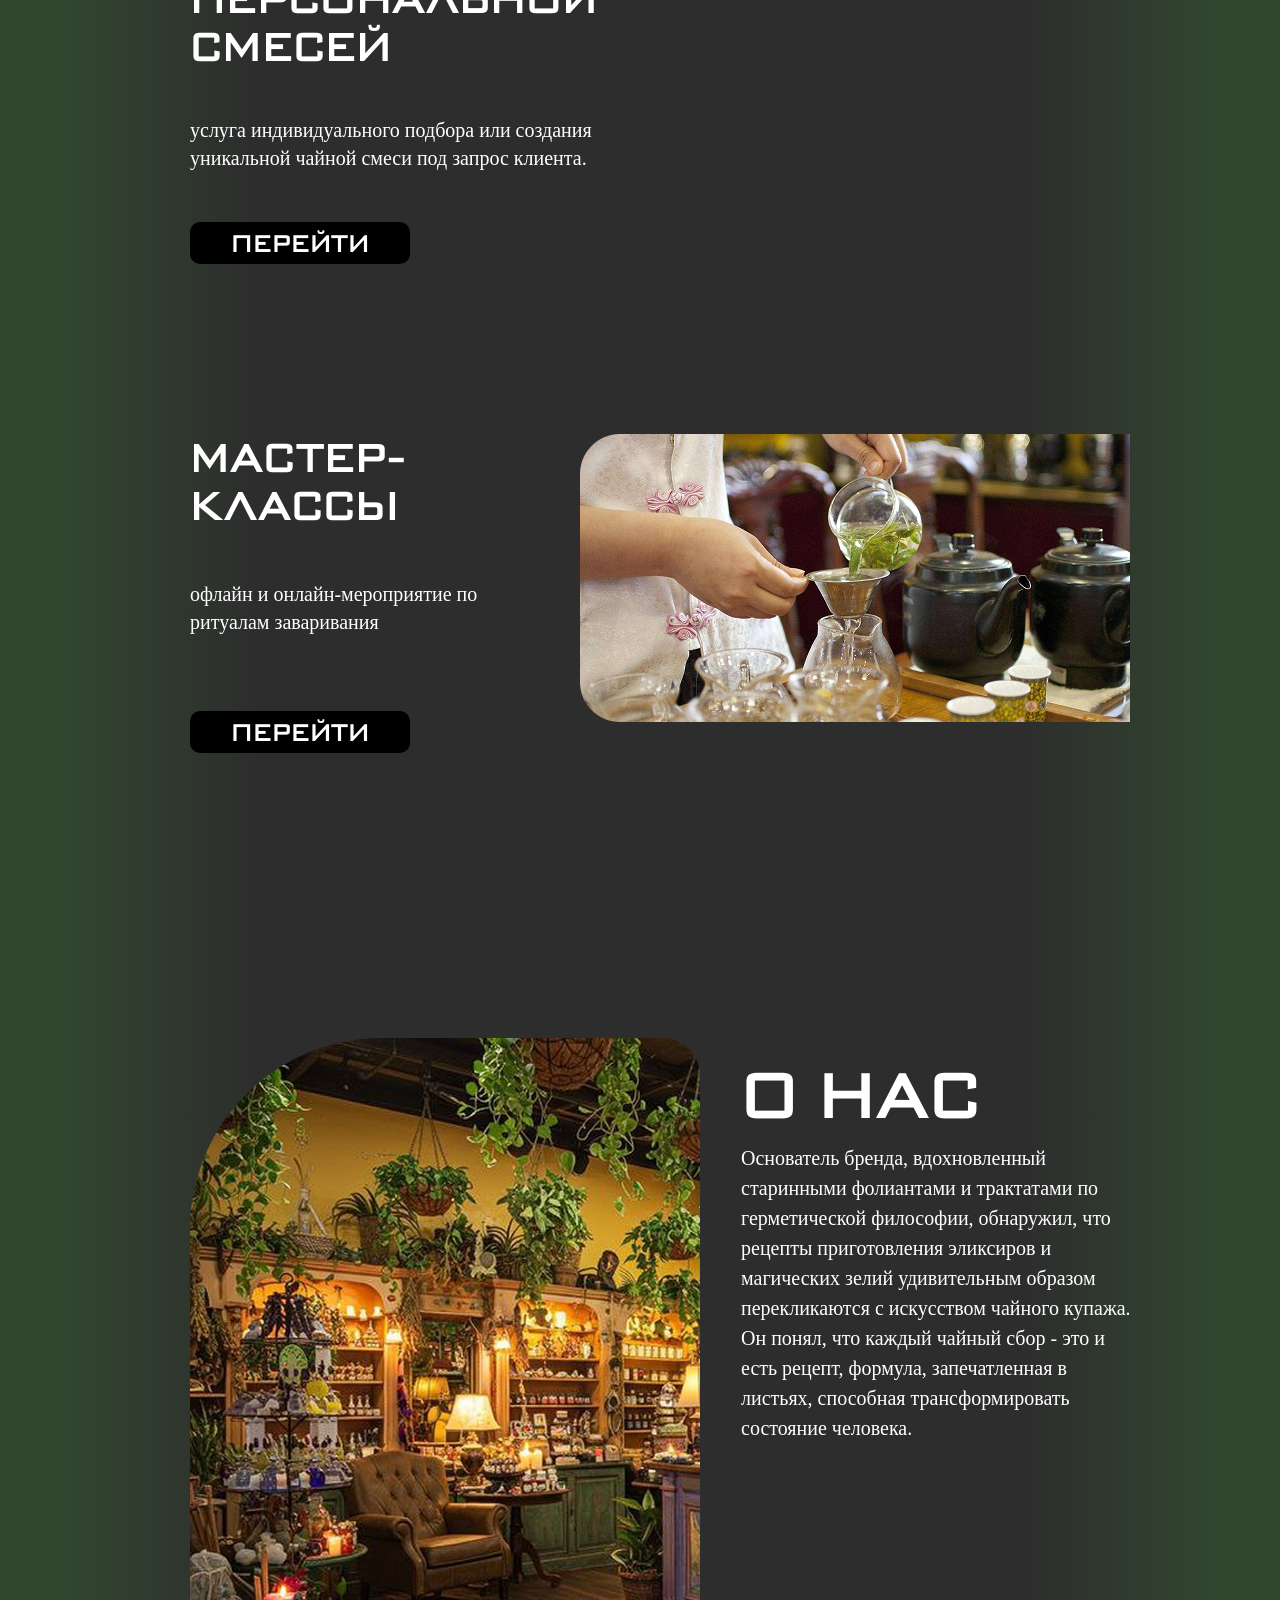
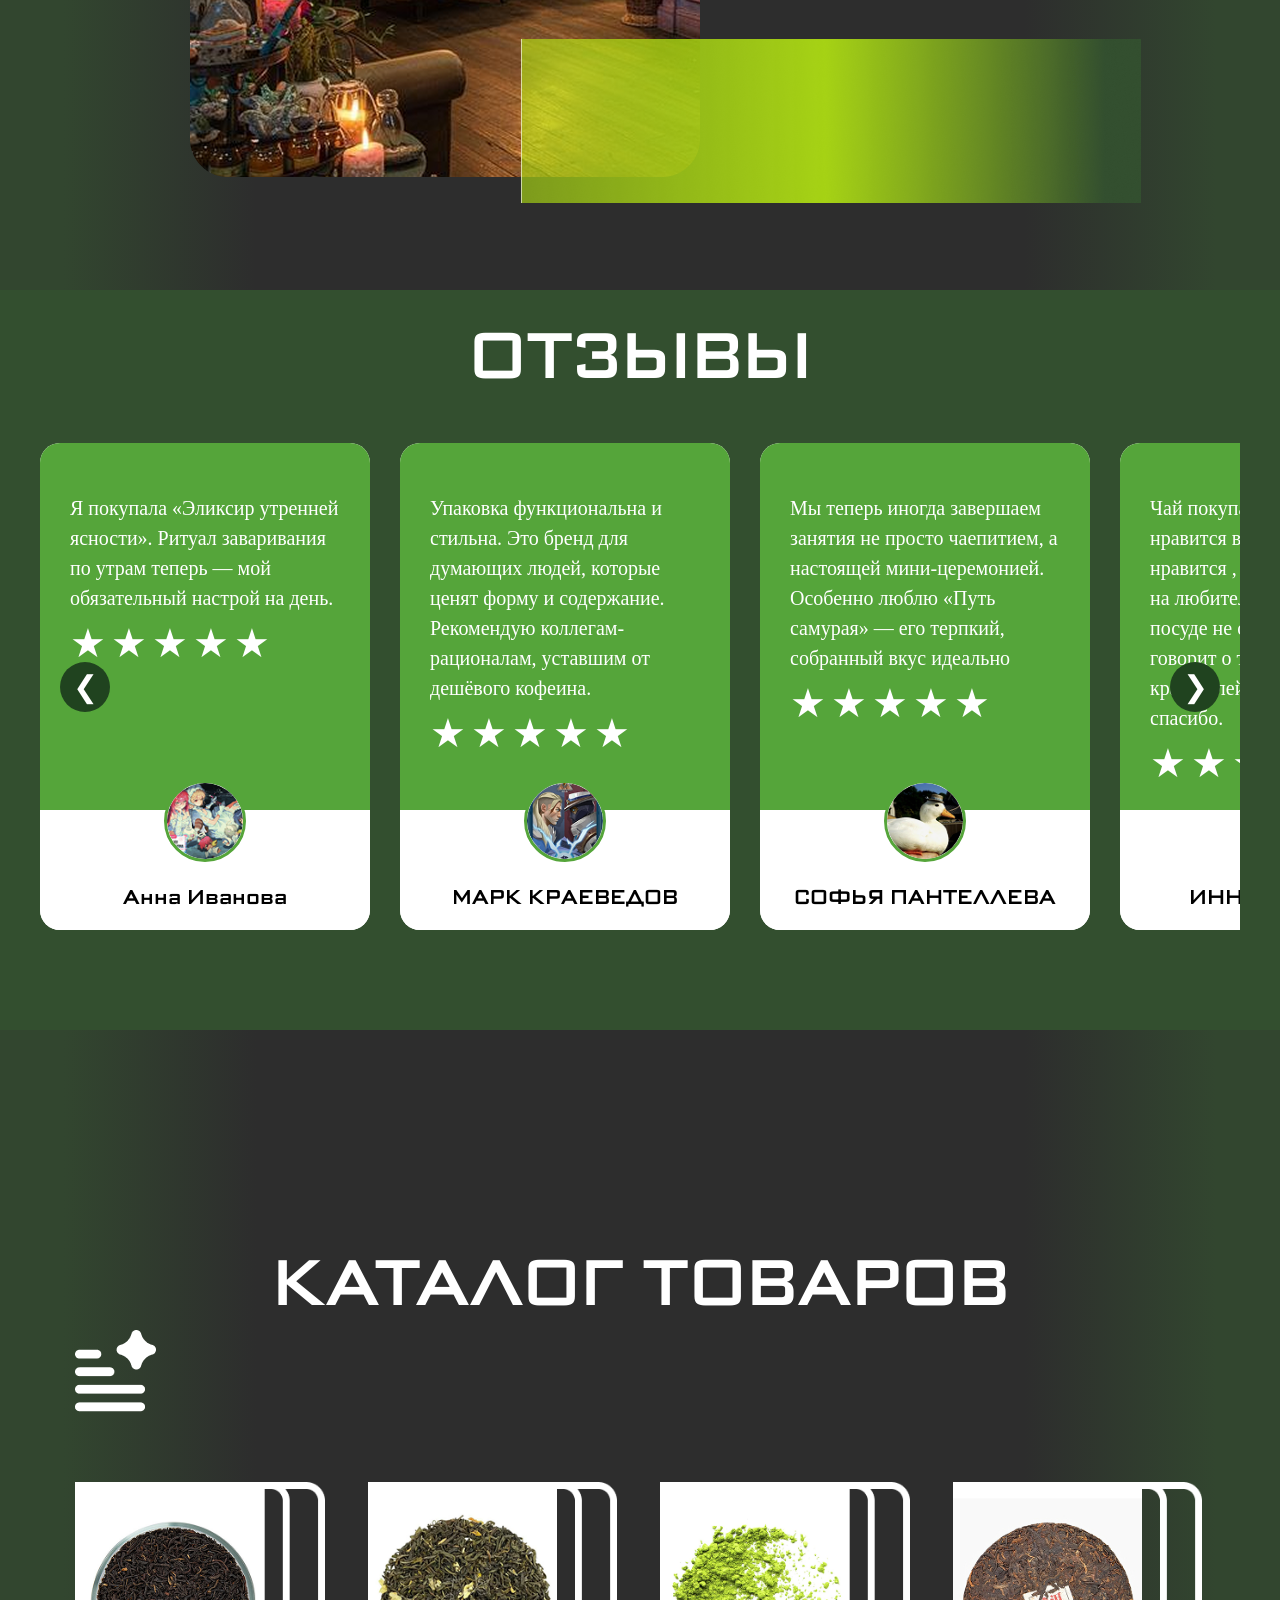
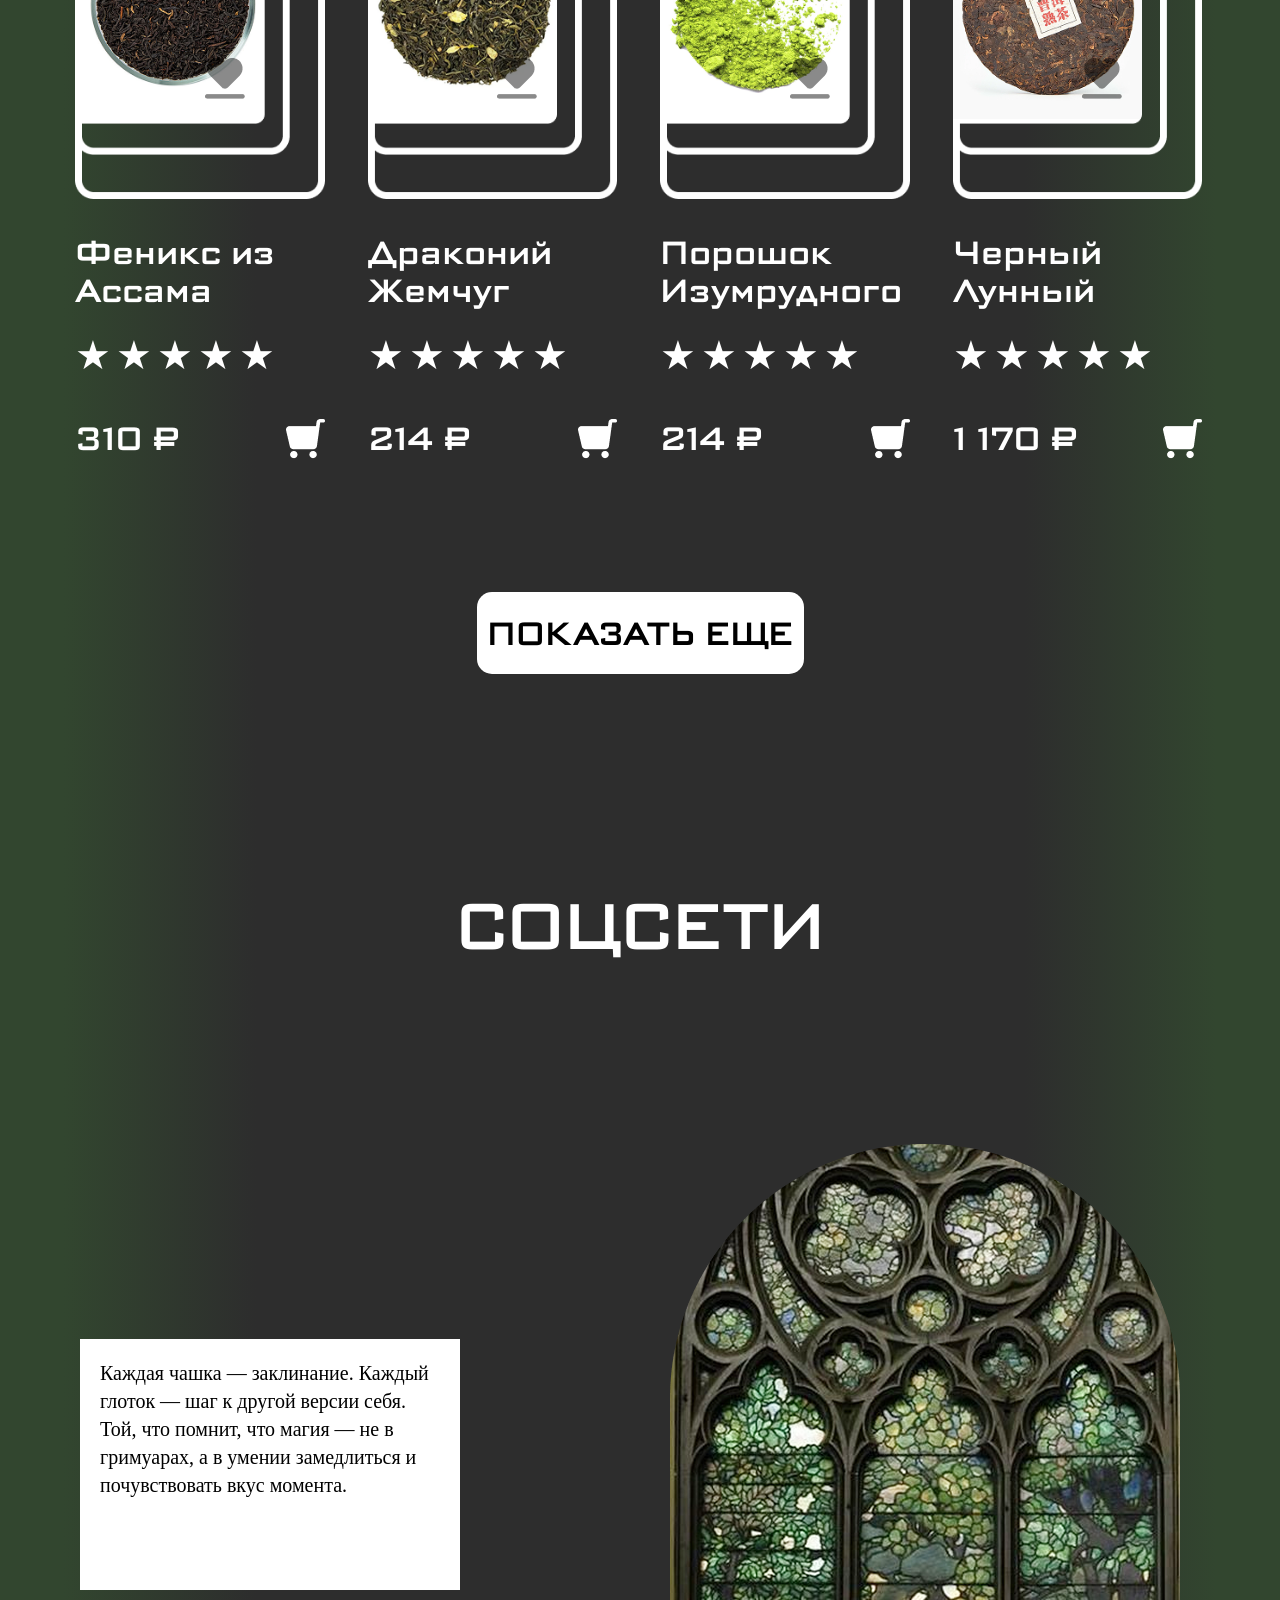
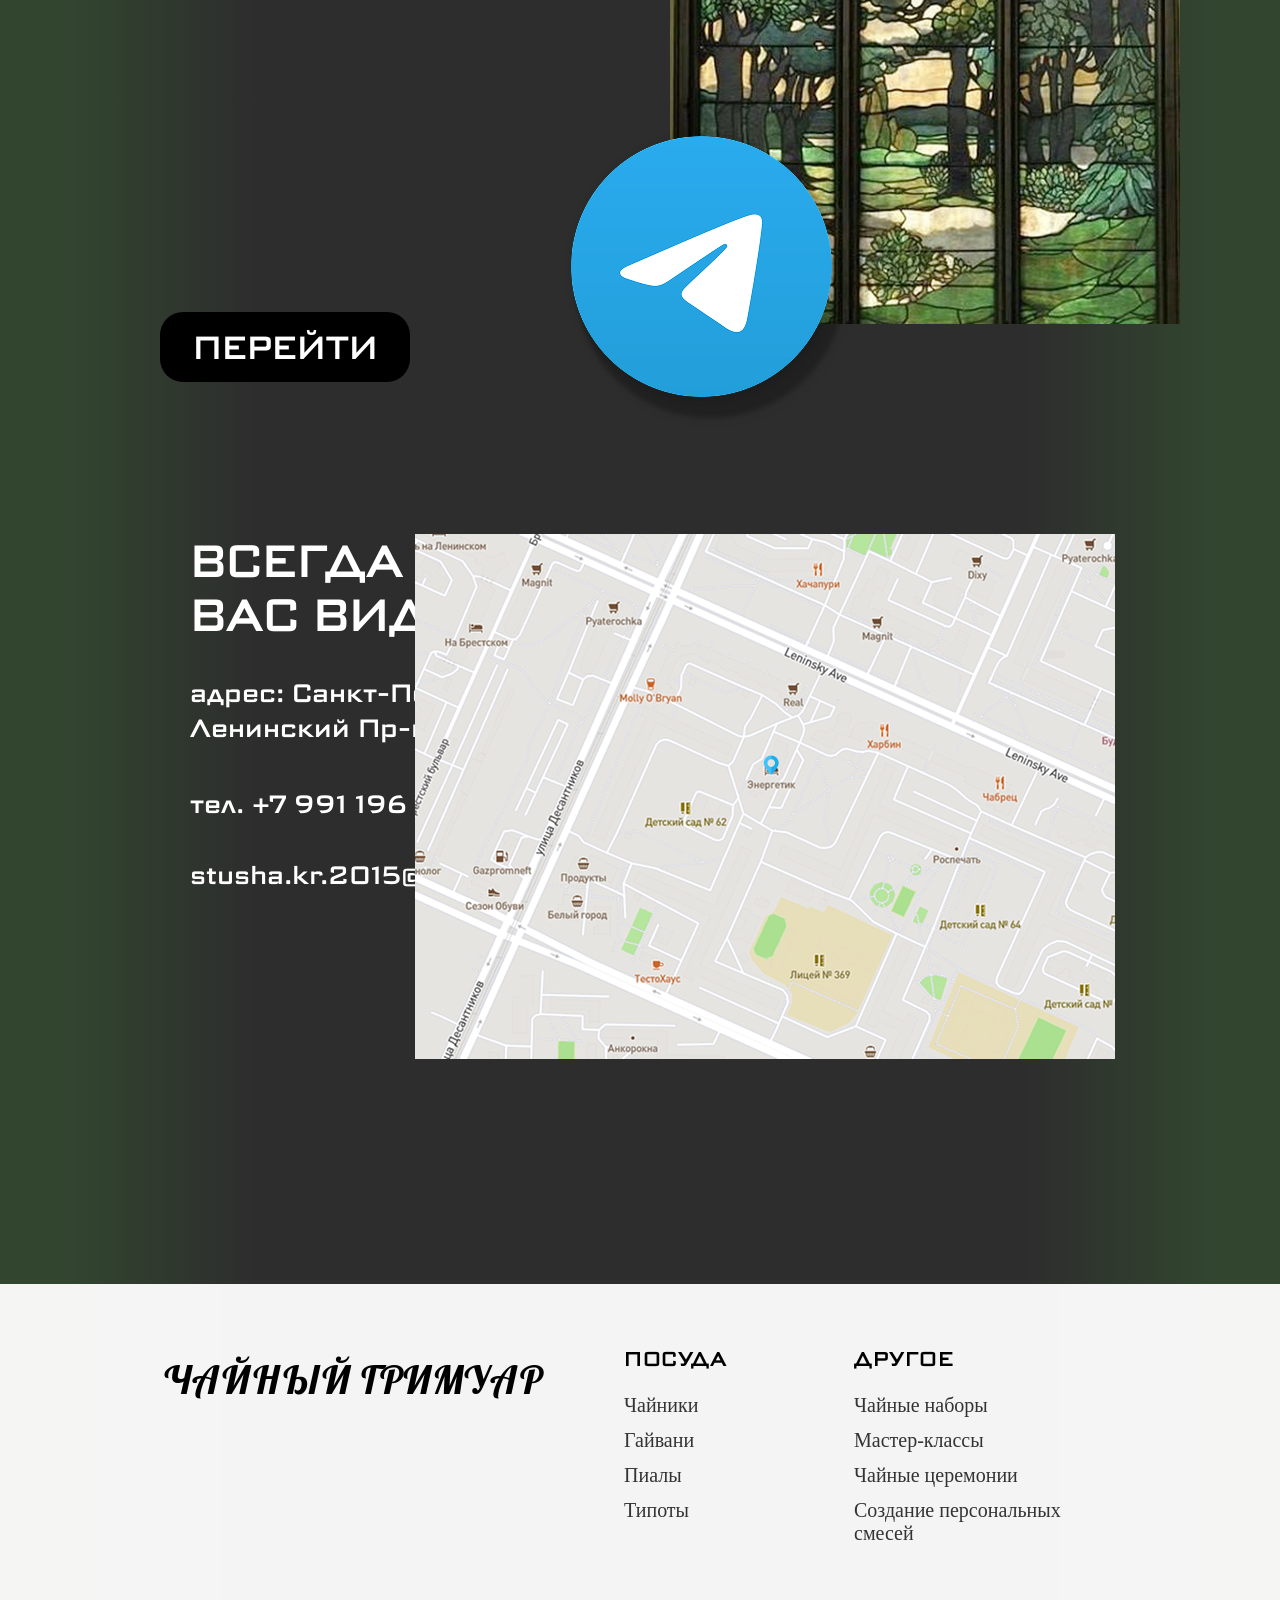
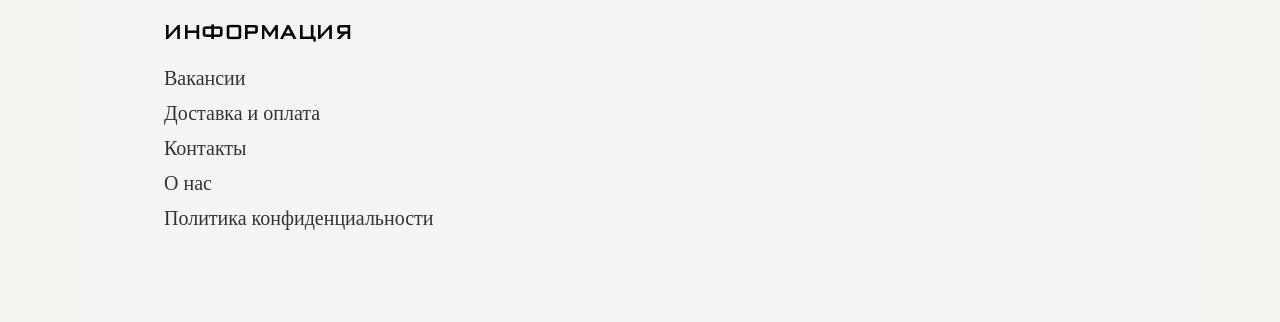
==== commit dd696096: "Update index.html" ====
--- a/index.html
+++ b/index.html
@@ -5,7 +5,9 @@
     <meta name="viewport" content="width=device-width, initial-scale=1.0">
     <title>Чайный Гримуар | Настоящий чай</title>
     <link rel="stylesheet" href="styles/styles.css">
-    <!-- Подключение шрифтов -->
+    <link rel="preconnect" href="https://fonts.googleapis.com">
+<link rel="preconnect" href="https://fonts.gstatic.com" crossorigin>
+<link href="https://fonts.googleapis.com/css2?family=Lobster&family=Science+Gothic:wdth,wght@50,100..900&display=swap" rel="stylesheet">
 </head>
 <body>
     <div class="container">
